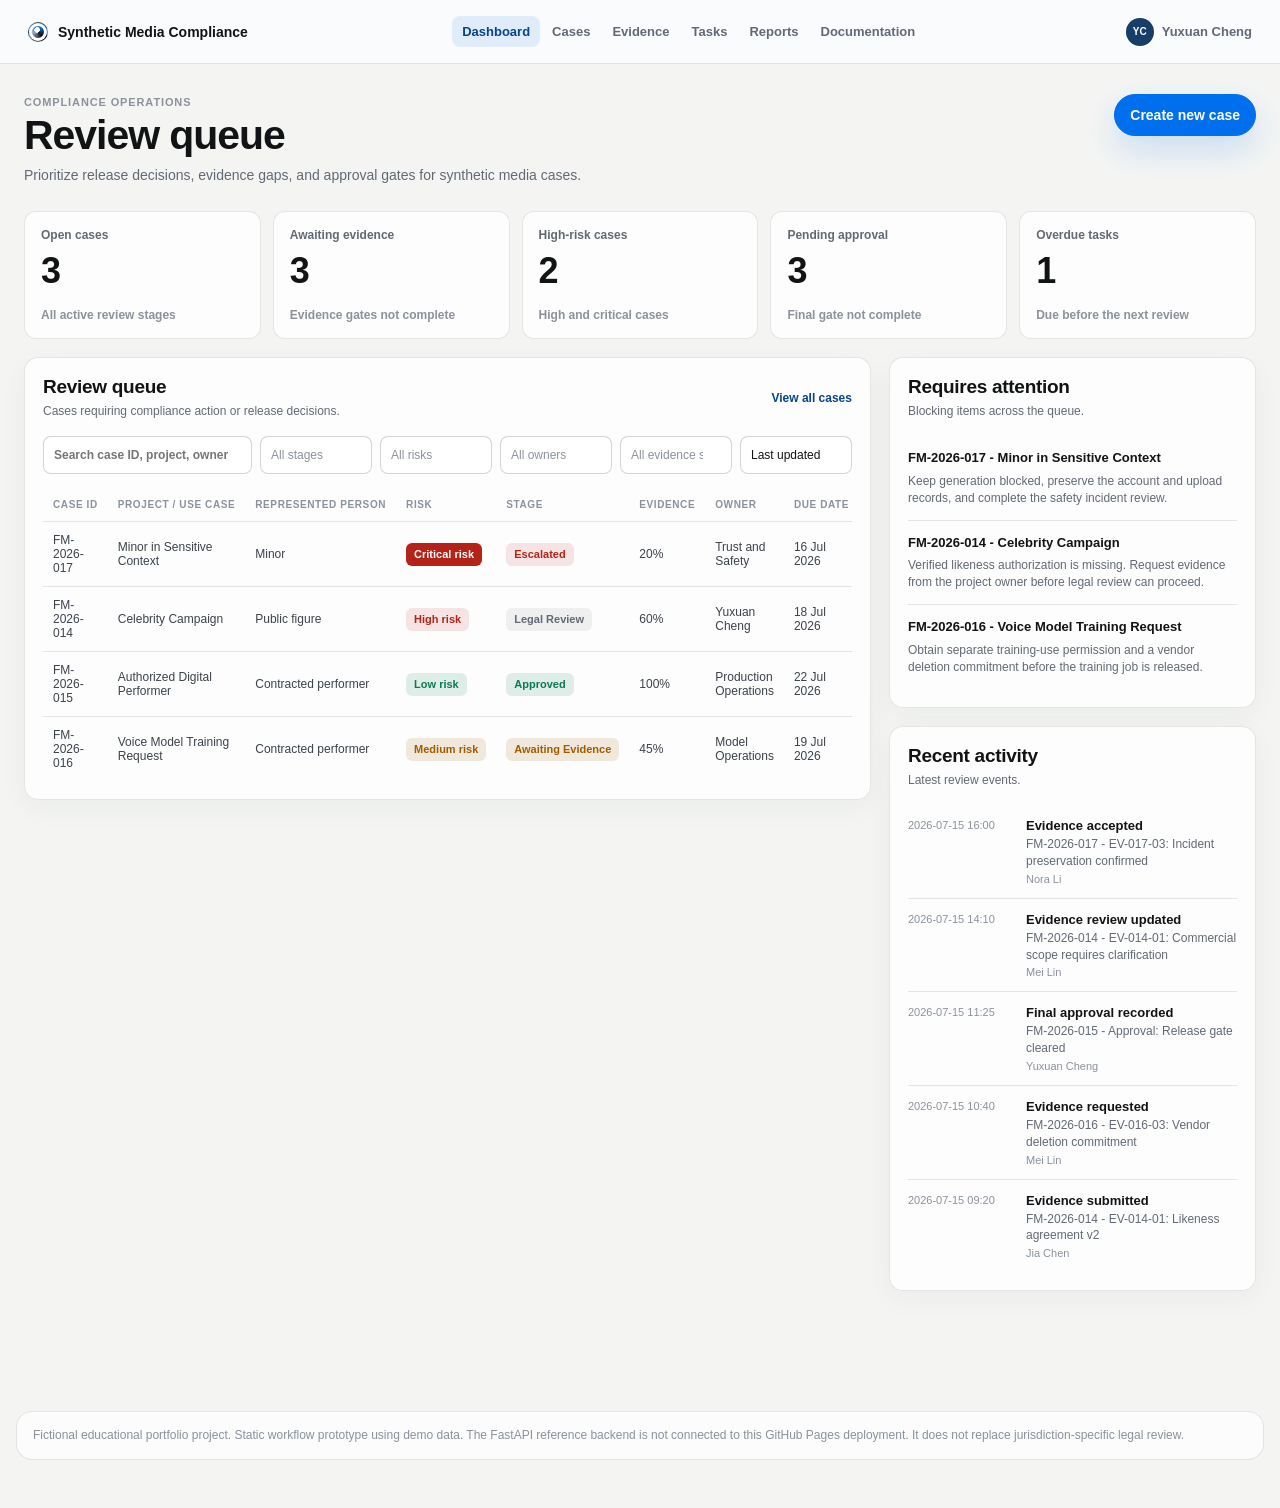
==== web/index.html @ 30bed688 "Transform frontend into compliance case management workspace" ====
<!doctype html>
<html lang="en">
  <head>
    <meta charset="utf-8" />
    <meta name="viewport" content="width=device-width, initial-scale=1" />
    <title>Synthetic Media Compliance Case Management</title>
    <meta name="description" content="Static workflow prototype for AI-generated actor and synthetic media compliance case management." />
    <link rel="stylesheet" href="./styles.css" />
  </head>
  <body class="app-body">
    <header class="app-topbar">
      <a class="app-brand" href="#/dashboard" aria-label="Synthetic Media Compliance home">
        <span class="brand-mark" aria-hidden="true"></span>
        <span>Synthetic Media Compliance</span>
      </a>
      <nav class="app-nav" aria-label="Primary navigation">
        <a href="#/dashboard" data-nav="dashboard">Dashboard</a>
        <a href="#/cases" data-nav="cases">Cases</a>
        <a href="#/evidence" data-nav="evidence">Evidence</a>
        <a href="#/tasks" data-nav="tasks">Tasks</a>
        <a href="#/reports" data-nav="reports">Reports</a>
        <a href="../README.md">Documentation</a>
      </nav>
      <div class="app-user"><span class="user-avatar">YC</span><span>Yuxuan Cheng</span></div>
    </header>

    <main class="app-main">
      <section class="app-view dashboard-view" id="dashboard-view" aria-labelledby="dashboard-title">
        <div class="page-heading">
          <div>
            <p class="eyebrow">Compliance operations</p>
            <h1 id="dashboard-title">Review queue</h1>
            <p>Prioritize release decisions, evidence gaps, and approval gates for synthetic media cases.</p>
          </div>
          <button class="button primary" type="button" id="create-case">Create new case</button>
        </div>

        <section class="metric-grid" aria-label="Case overview metrics">
          <article class="metric"><span>Open cases</span><strong id="metric-open-cases">4</strong><small>All active review stages</small></article>
          <article class="metric"><span>Awaiting evidence</span><strong id="metric-awaiting-evidence">2</strong><small>Evidence gates not complete</small></article>
          <article class="metric"><span>High-risk cases</span><strong id="metric-high-risk">2</strong><small>High and critical cases</small></article>
          <article class="metric"><span>Pending approval</span><strong id="metric-pending-approval">3</strong><small>Final gate not complete</small></article>
          <article class="metric"><span>Overdue tasks</span><strong id="metric-overdue-tasks">1</strong><small>Due before the next review</small></article>
        </section>

        <section class="dashboard-grid">
          <article class="work-surface queue-surface">
            <div class="surface-heading">
              <div><h2>Review queue</h2><p>Cases requiring compliance action or release decisions.</p></div>
              <button class="text-action" type="button" data-route="#/cases">View all cases</button>
            </div>
            <div class="queue-controls" aria-label="Review queue filters">
              <label class="search-field"><span class="sr-only">Search cases</span><input id="case-search" type="search" placeholder="Search case ID, project, owner" /></label>
              <select id="filter-stage" aria-label="Filter by stage"><option value="">All stages</option><option>Legal Review</option><option>Approved</option><option>Awaiting Evidence</option><option>Escalated</option></select>
              <select id="filter-risk" aria-label="Filter by risk"><option value="">All risks</option><option value="low">Low</option><option value="medium">Medium</option><option value="high">High</option><option value="critical">Critical</option></select>
              <select id="filter-owner" aria-label="Filter by owner"><option value="">All owners</option><option>Yuxuan Cheng</option><option>Production Operations</option><option>Model Operations</option><option>Trust and Safety</option></select>
              <select id="filter-evidence" aria-label="Filter by evidence status"><option value="">All evidence states</option><option value="ready">Evidence 100%</option><option value="gap">Evidence below 70%</option></select>
              <select id="sort-cases" aria-label="Sort cases"><option value="updated">Last updated</option><option value="due">Due date</option></select>
            </div>
            <div class="table-wrap queue-table-wrap">
              <table class="data-table review-queue-table">
                <thead><tr><th>Case ID</th><th>Project / use case</th><th>Represented person</th><th>Risk</th><th>Stage</th><th>Evidence</th><th>Owner</th><th>Due date</th><th>Last updated</th></tr></thead>
                <tbody id="review-queue-body"></tbody>
              </table>
            </div>
          </article>
          <aside class="dashboard-side">
            <article class="work-surface attention-surface">
              <div class="surface-heading"><div><h2>Requires attention</h2><p>Blocking items across the queue.</p></div></div>
              <ul class="attention-list" id="attention-list"></ul>
            </article>
            <article class="work-surface activity-surface">
              <div class="surface-heading"><div><h2>Recent activity</h2><p>Latest review events.</p></div></div>
              <ol class="activity-list compact" id="dashboard-activity"></ol>
            </article>
          </aside>
        </section>
      </section>

      <section class="app-view list-view" id="cases-view" hidden aria-labelledby="cases-title">
        <div class="page-heading"><div><p class="eyebrow">Case register</p><h1 id="cases-title">All cases</h1><p>Static demo data for reviewing different consent, training, and content-risk paths.</p></div><button class="button primary" type="button" id="create-case-secondary">Create new case</button></div>
        <div class="work-surface"><div class="table-wrap"><table class="data-table"><thead><tr><th>Case</th><th>Risk</th><th>Stage</th><th>Evidence</th><th>Owner</th><th>Due</th></tr></thead><tbody id="all-cases-body"></tbody></table></div></div>
      </section>

      <section class="app-view list-view" id="cross-evidence-view" hidden aria-labelledby="cross-evidence-title">
        <div class="page-heading"><div><p class="eyebrow">Evidence register</p><h1 id="cross-evidence-title">Evidence across cases</h1><p>Artifact status and reviewer ownership in the static workflow prototype.</p></div></div>
        <div class="work-surface"><div class="table-wrap"><table class="data-table"><thead><tr><th>Evidence</th><th>Case</th><th>Type</th><th>Status</th><th>Owner</th><th>Reviewer</th><th>Expiry</th></tr></thead><tbody id="cross-evidence-body"></tbody></table></div></div>
      </section>

      <section class="app-view list-view" id="cross-tasks-view" hidden aria-labelledby="cross-tasks-title">
        <div class="page-heading"><div><p class="eyebrow">Remediation</p><h1 id="cross-tasks-title">Open tasks</h1><p>Findings and remediation actions that are currently blocking or awaiting work.</p></div></div>
        <div class="work-surface"><div class="table-wrap"><table class="data-table"><thead><tr><th>Finding</th><th>Case</th><th>Severity</th><th>Owner</th><th>Due</th><th>Status</th></tr></thead><tbody id="cross-tasks-body"></tbody></table></div></div>
      </section>

      <section class="app-view list-view" id="reports-view" hidden aria-labelledby="reports-title">
        <div class="page-heading"><div><p class="eyebrow">Decision records</p><h1 id="reports-title">Reports</h1><p>Exportable review artifacts generated from each case intake and rule assessment.</p></div></div>
        <div class="work-surface"><div class="table-wrap"><table class="data-table"><thead><tr><th>Case</th><th>Decision</th><th>Risk level</th><th>Report status</th><th>Last updated</th><th></th></tr></thead><tbody id="reports-body"></tbody></table></div></div>
      </section>

      <section class="app-view case-view" id="case-view" hidden aria-labelledby="case-title">
        <div class="breadcrumb"><a href="#/dashboard">Dashboard</a><span>/</span><a href="#/cases">Cases</a><span>/</span><strong id="breadcrumb-case">FM-2026-014</strong></div>
        <header class="case-header">
          <div class="case-title-block"><span class="case-id" id="case-id">FM-2026-014</span><h1 id="case-title">Celebrity Campaign</h1><p id="case-description">Paid campaign concept using a celebrity likeness and voice for regional launch assets.</p><div class="case-statuses"><span class="status-badge" id="case-stage">Legal Review</span><span class="risk-badge" id="case-risk">High risk</span></div></div>
          <dl class="case-meta"><div><dt>Owner</dt><dd id="case-owner">Yuxuan Cheng</dd></div><div><dt>Privacy reviewer</dt><dd id="case-privacy-reviewer">Mei Lin</dd></div><div><dt>Legal reviewer</dt><dd id="case-legal-reviewer">Alex Wu</dd></div><div><dt>Due date</dt><dd id="case-due-date">18 Jul 2026</dd></div><div><dt>Last updated</dt><dd id="case-updated">15 Jul 2026</dd></div></dl>
          <div class="case-actions"><button class="button primary" type="button" id="run-assessment">Run assessment</button><button class="button secondary" type="button" id="request-evidence">Request evidence</button><button class="button secondary" type="button" id="assign-reviewer">Assign reviewer</button><button class="button secondary" type="button" id="export-case-report">Export report</button><button class="icon-button" type="button" id="more-actions" aria-label="More case actions">...</button></div>
        </header>

        <nav class="case-tabs" role="tablist" aria-label="Case detail sections">
          <button class="case-tab active" type="button" role="tab" id="tab-overview" data-case-tab="overview" aria-controls="panel-overview" aria-selected="true">Overview</button>
          <button class="case-tab" type="button" role="tab" id="tab-intake" data-case-tab="intake" aria-controls="panel-intake" aria-selected="false">Intake</button>
          <button class="case-tab" type="button" role="tab" id="tab-risks" data-case-tab="risks" aria-controls="panel-risks" aria-selected="false">Risks</button>
          <button class="case-tab" type="button" role="tab" id="tab-evidence" data-case-tab="evidence" aria-controls="panel-evidence" aria-selected="false">Evidence</button>
          <button class="case-tab" type="button" role="tab" id="tab-tasks" data-case-tab="tasks" aria-controls="panel-tasks" aria-selected="false">Tasks</button>
          <button class="case-tab" type="button" role="tab" id="tab-approvals" data-case-tab="approvals" aria-controls="panel-approvals" aria-selected="false">Approvals</button>
          <button class="case-tab" type="button" role="tab" id="tab-activity" data-case-tab="activity" aria-controls="panel-activity" aria-selected="false">Activity</button>
          <button class="case-tab" type="button" role="tab" id="tab-report" data-case-tab="report" aria-controls="panel-report" aria-selected="false">Report</button>
        </nav>

        <section class="case-tab-panel" id="panel-overview" role="tabpanel" aria-labelledby="tab-overview" data-case-panel="overview">
          <div class="overview-layout"><div class="overview-primary"><article class="work-surface decision-summary"><div class="section-label">Current decision</div><div class="decision-summary-row"><div><strong id="overview-decision">Manual review</strong><p id="overview-summary">The request requires legal review before generation or release.</p></div><span class="risk-badge" id="overview-risk">High risk</span></div></article><article class="work-surface"><div class="surface-heading"><div><h2>Key risk drivers</h2><p>Facts that currently determine the review route.</p></div></div><ul class="plain-list" id="overview-risk-drivers"></ul></article><article class="work-surface"><div class="surface-heading"><div><h2>Open findings</h2><p>Remediation items that affect release readiness.</p></div><button class="text-action" type="button" data-open-case-tab="tasks">View tasks</button></div><div id="overview-findings"></div></article><article class="work-surface next-action"><div class="section-label">Next required action</div><strong id="overview-next-action">Request verified likeness authorization.</strong><button class="button primary" type="button" data-open-case-tab="evidence">Review evidence</button></article></div><aside class="overview-aside"><article class="work-surface"><div class="section-label">Evidence readiness</div><strong class="readiness-value" id="overview-evidence-percent">60%</strong><p id="overview-evidence-copy">2 of 4 evidence items are accepted or under review.</p></article><article class="work-surface"><div class="section-label">Approval progress</div><strong class="approval-count" id="overview-approval-count">2 of 5 completed</strong><p id="overview-approval-copy">Current gate: Legal Review. Release blocked: Yes.</p></article><article class="work-surface"><div class="section-label">Case metadata</div><dl class="metadata-list" id="overview-metadata"></dl></article></aside></div>
        </section>

        <section class="case-tab-panel" id="panel-intake" role="tabpanel" aria-labelledby="tab-intake" data-case-panel="intake" hidden>
          <div class="tab-heading"><div><h2>Case intake</h2><p>Draft facts that support the assessment and create the evidence request list.</p></div><div class="tab-heading-meta"><span class="status-badge" id="intake-completion">Draft - 0% complete</span><span id="last-saved">Last saved: not yet saved</span></div></div>
          <div class="template-row"><span>New case template</span><button class="template-button preset" type="button" data-preset="unauthorizedCelebrityAd">Commercial celebrity</button><button class="template-button preset" type="button" data-preset="licensedPerformer">Authorized performer</button><button class="template-button preset" type="button" data-preset="fanParody">Fan parody</button><button class="template-button preset" type="button" data-preset="syntheticLow">Synthetic draft</button></div>
          <section id="review-system" class="intake-workspace">
            <article class="work-surface intake-panel">
              <div class="panel-heading"><span>Case submission</span><h3>Structured intake</h3><p>Required facts are grouped by project, person, authorization, disclosure, distribution, and supporting evidence.</p></div>
              <ol class="workflow-steps" aria-label="Review workflow steps"><li data-step-index="0" class="active"><span>1</span>Project</li><li data-step-index="1"><span>2</span>Person</li><li data-step-index="2"><span>3</span>Use</li><li data-step-index="3"><span>4</span>Authorization</li><li data-step-index="4"><span>5</span>Controls</li></ol>
              <form class="risk-form" id="risk-form">
                <div class="form-heading"><div><p class="micro-label">Current section</p><h3 id="step-title">Project information</h3><p id="step-copy">Identify who is requesting the review and whose identity is represented.</p></div><span class="live-dot" id="workflow-mode">Draft intake</span></div>
                <fieldset data-step="0"><legend>Project Information</legend><div class="field-grid"><div class="field"><label for="requester-type">Requester type</label><select id="requester-type" name="requesterType"><option value="">Select requester type</option><option value="creator">Individual creator</option><option value="brand">Brand or advertiser</option><option value="production">Production company</option><option value="performer">Performer licensing own replica</option></select></div><div class="field"><label for="subject-type">Person depicted</label><select id="subject-type" name="subjectType"><option value="">Select person depicted</option><option value="publicFigure">Celebrity or public figure</option><option value="ordinaryPerson">Ordinary third party</option><option value="self">Uploader themselves</option><option value="performer">Contracted performer</option><option value="politician">Political figure</option><option value="minor">Child or minor</option><option value="synthetic">Fully synthetic character</option></select></div></div></fieldset>
                <fieldset class="switch-grid" data-step="1"><legend>Represented Person and Source Media</legend><label class="switch"><input type="checkbox" name="mediaFace" /><span>Face or likeness</span></label><label class="switch"><input type="checkbox" name="mediaVoice" /><span>Voice sample</span></label><label class="switch"><input type="checkbox" name="mediaMotion" /><span>Body motion</span></label><label class="switch"><input type="checkbox" name="mediaPerformance" /><span>Prior performance clip</span></label></fieldset>
                <fieldset data-step="2"><legend>Intended Use and Distribution</legend><div class="field-grid"><div class="field"><label for="use-case">Use case</label><select id="use-case" name="useCase"><option value="">Select use case</option><option value="shortDrama">Short drama scene</option><option value="advertisement">Advertisement</option><option value="virtualInfluencer">Virtual influencer post</option><option value="fanContent">Fan content</option><option value="parody">Parody or satire</option><option value="politicalMessage">Political message</option></select></div><div class="field"><label for="monetization">Commercialization</label><select id="monetization" name="monetization"><option value="">Select commercialization</option><option value="paidAd">Paid ad or endorsement</option><option value="publicPost">Public post</option><option value="draft">Internal draft only</option><option value="resale">License or resale</option></select></div></div><div class="field"><label for="sensitive-context">Sensitive context</label><select id="sensitive-context" name="sensitiveContext"><option value="">Select sensitive context</option><option value="none">None</option><option value="sexual">Sexual</option><option value="political">Political</option><option value="medical">Medical</option><option value="financial">Financial</option><option value="defamatory">Defamatory</option></select></div><div class="switch-grid compact-grid"><label class="switch"><input type="checkbox" name="regionEu" /><span>European Union</span></label><label class="switch"><input type="checkbox" name="regionChina" /><span>China</span></label><label class="switch"><input type="checkbox" name="regionUs" /><span>United States</span></label><label class="switch"><input type="checkbox" name="regionGlobal" /><span>Global release</span></label></div></fieldset>
                <fieldset data-step="3"><legend>Authorization and Consent</legend><div class="field"><label for="consent-evidence">Authorization evidence</label><select id="consent-evidence" name="consentEvidence"><option value="">Select authorization evidence</option><option value="none">No authorization evidence</option><option value="selfAttestation">Uploader self-attestation</option><option value="uploadedContract">Uploaded contract</option><option value="verifiedPortal">Verified performer portal</option><option value="performerAgreement">Performer AI replica agreement</option></select></div><div class="switch-grid compact-grid"><label class="switch"><input type="checkbox" name="scopeCommercial" /><span>Commercial use covered</span></label><label class="switch"><input type="checkbox" name="scopeTraining" /><span>Training use covered</span></label><label class="switch"><input type="checkbox" name="scopeTerritory" /><span>Territory covered</span></label><label class="switch"><input type="checkbox" name="scopeDuration" /><span>Duration covered</span></label><label class="switch"><input type="checkbox" name="scopeSecondaryUse" /><span>Secondary use covered</span></label><label class="switch"><input type="checkbox" name="scopeRevocation" /><span>Revocation path exists</span></label><label class="switch"><input type="checkbox" name="scopeCompensation" /><span>Compensation terms exist</span></label></div></fieldset>
                <fieldset data-step="4"><legend>Disclosure, Provenance, and Training</legend><div class="switch-grid compact-grid"><label class="switch"><input type="checkbox" name="visibleLabel" /><span>Visible AI label planned</span></label><label class="switch"><input type="checkbox" name="machineLabel" /><span>Machine-readable metadata planned</span></label><label class="switch"><input type="checkbox" name="watermark" /><span>Persistent watermark or provenance planned</span></label><label class="switch"><input type="checkbox" name="trainingUse" /><span>Use source media for training or model improvement</span></label></div></fieldset>
                <div class="workflow-actions"><button class="button secondary" type="button" id="prev-step">Previous</button><div class="composer-prompt"><span>Review section</span><strong id="composer-step-label">Project</strong></div><button class="button secondary" type="button" id="save-draft">Save draft</button><button class="button primary" type="button" id="next-step">Next</button><button class="button primary generate-button" type="button" id="generate-report">Run assessment</button></div>
              </form>
            </article>
          </section>
        </section>

        <section class="case-tab-panel" id="panel-risks" role="tabpanel" aria-labelledby="tab-risks" data-case-panel="risks" hidden>
          <div class="tab-heading"><div><h2>Risk assessment</h2><p>Rule-based assessment output. A formal decision is created only after an assessment run.</p></div><div class="tab-heading-actions"><span class="status-badge" id="assessment-state">Assessment completed</span><button class="button primary" type="button" id="view-full-report">Re-run assessment</button><button class="button secondary" type="button" id="compare-assessment">Compare previous</button></div></div>
          <div class="risks-layout"><aside class="work-surface evaluation-panel" aria-labelledby="evaluation-title"><div class="panel-heading"><span>Current assessment</span><h3 id="evaluation-title">Decision summary</h3><p>Traceable rule-based evaluation. This is not an ML model.</p></div><section class="risk-summary-card"><div class="decision-row"><span>Decision</span><strong id="live-decision">Awaiting intake</strong></div><div class="risk-meter"><span id="live-score">-</span><div><strong id="live-risk-level">Not assessed</strong><p id="live-main-blocker">Complete the core case facts.</p></div></div><dl class="summary-metrics"><div><dt>Reviewer path</dt><dd id="live-reviewer-path">Complete intake fields</dd></div><div><dt>Evidence readiness</dt><dd id="evidence-readiness">0%</dd></div></dl></section><section class="summary-card priority-summary"><h4>Triggered rules</h4><ul class="triggered-rule-list" id="triggered-rule-list"></ul></section><section class="summary-card priority-summary"><h4>Missing evidence</h4><ul class="evidence-gap-list compact-evidence-list" id="live-missing-evidence-list"></ul></section></aside><div class="risk-detail-stack"><article class="work-surface"><div class="surface-heading"><div><h2>Rule trace</h2><p>Rules triggered by the current case facts.</p></div></div><div class="table-wrap"><table class="data-table"><thead><tr><th>Rule ID</th><th>Rule title</th><th>Severity</th><th>Score</th><th>Hard stop</th><th>Status</th></tr></thead><tbody id="rule-trace-body"></tbody></table></div></article><details class="work-surface disclosure-card" open><summary>Evidence gap checklist</summary><ul class="evidence-gap-list" id="evidence-gap-list"></ul></details><details class="work-surface disclosure-card"><summary>Step-level review results</summary><ul class="step-result-list" id="step-result-list"></ul></details><details class="work-surface disclosure-card"><summary>Risk register preview</summary><div class="table-wrap"><table class="risk-register-table"><thead><tr><th>Risk</th><th>Severity</th><th>Control</th></tr></thead><tbody id="risk-register-preview"></tbody></table></div></details><details class="work-surface disclosure-card"><summary>Regulatory context</summary><div class="regulatory-context" id="regulatory-context"></div></details></div></div>
        </section>

        <section class="case-tab-panel" id="panel-evidence" role="tabpanel" aria-labelledby="tab-evidence" data-case-panel="evidence" hidden><div class="tab-heading"><div><h2>Evidence review</h2><p>Evidence artifacts are linked to requirements and reviewed against the case release gate.</p></div><button class="button primary" type="button" id="request-evidence-tab">Request evidence</button></div><div class="work-surface"><div class="table-wrap"><table class="data-table"><thead><tr><th>Evidence</th><th>Linked requirement</th><th>Evidence type</th><th>Status</th><th>Owner</th><th>Reviewer</th><th>Collected</th><th>Expiry</th><th>Version</th><th></th></tr></thead><tbody id="case-evidence-body"></tbody></table></div></div></section>

        <section class="case-tab-panel" id="panel-tasks" role="tabpanel" aria-labelledby="tab-tasks" data-case-panel="tasks" hidden><div class="tab-heading"><div><h2>Findings and tasks</h2><p>Open findings and remediation actions are separate from the risk score and can block release.</p></div><button class="button primary" type="button" id="create-task">Create task</button></div><div class="work-surface"><div class="table-wrap"><table class="data-table"><thead><tr><th>Finding</th><th>Linked risk / rule</th><th>Severity</th><th>Blocking release</th><th>Owner</th><th>Due date</th><th>Status</th><th>Recommended action</th><th></th></tr></thead><tbody id="case-tasks-body"></tbody></table></div></div></section>

        <section class="case-tab-panel" id="panel-approvals" role="tabpanel" aria-labelledby="tab-approvals" data-case-panel="approvals" hidden><div class="tab-heading"><div><h2>Approvals</h2><p>Role-based workflow prototype. The static demo does not provide identity verification.</p></div><span class="status-badge" id="approval-summary">2 of 5 completed</span></div><div class="approval-layout"><div class="work-surface approval-progress"><strong id="approval-progress-copy">Current gate: Legal Review. Release blocked: Yes.</strong></div><div class="work-surface"><div class="table-wrap"><table class="data-table"><thead><tr><th>Review step</th><th>Reviewer</th><th>Status</th><th>Conditions</th><th>Date</th><th>Notes</th><th></th></tr></thead><tbody id="approvals-body"></tbody></table></div></div></div></section>

        <section class="case-tab-panel" id="panel-activity" role="tabpanel" aria-labelledby="tab-activity" data-case-panel="activity" hidden><div class="tab-heading"><div><h2>Activity log</h2><p>Audit-style history for case, assessment, evidence, task, approval, report, and system events.</p></div><select id="activity-filter" aria-label="Filter activity"><option value="">All activity</option><option>Assessment</option><option>Evidence</option><option>Task</option><option>Approval</option><option>Report</option><option>System</option></select></div><article class="work-surface"><ol class="activity-list" id="case-activity-list"></ol></article></section>

        <section class="case-tab-panel" id="panel-report" role="tabpanel" aria-labelledby="tab-report" data-case-panel="report" hidden>
          <div class="tab-heading"><div><h2>Compliance report</h2><p>Case summary, decision record, and exportable review artifact.</p></div><div class="tab-heading-actions"><span class="status-badge" id="report-version">Report v1</span><button class="button secondary" type="button" id="copy-report">Copy report</button><button class="button secondary" type="button" id="print-report">Print / Save PDF</button></div></div>
          <section id="full-report" class="full-report-section" aria-label="Generated compliance report"><div class="report-shell"><article class="work-surface report-panel"><div class="panel-heading"><span>Generated report</span><h3 id="report-title">AI Actor Review Report</h3><p id="report-state-copy">Generated from the current case intake and assessment.</p></div><article class="result-panel memo-panel report-view" id="report-view" aria-live="polite"><section class="report-cover"><div><span class="micro-label">Synthetic media compliance memo</span><h2>AI Actor Review Report</h2><p>Structured output generated from the case intake and rule-based risk assessment.</p></div><dl><div><dt>Prepared for</dt><dd>Product compliance review</dd></div><div><dt>Case ID</dt><dd id="report-case-id">FM-2026-014</dd></div><div><dt>Status</dt><dd id="memo-status">Draft</dd></div></dl></section><div class="result-header"><span class="micro-label">Executive decision</span><span class="risk-pill" id="decision-pill">Intake incomplete</span></div><section class="report-module executive-snapshot"><div class="module-heading"><span>1</span><h3>Executive decision</h3></div><div class="snapshot-grid"><div class="snapshot-card primary"><span>Decision</span><strong id="result-title">Scenario intake incomplete</strong></div><div class="snapshot-card score-card"><span>Risk score</span><strong id="score-value">-</strong></div><div class="snapshot-card"><span>Risk level</span><strong id="risk-level-text">Not assessed</strong></div><div class="snapshot-card"><span>Reviewer path</span><strong id="reviewer-path">Complete intake fields</strong></div></div><p id="result-copy">The memo will update as intake facts are selected.</p></section><section class="report-module"><div class="module-heading"><span>2</span><h3>Scenario classification</h3></div><dl class="profile-grid" id="scenario-profile"></dl></section><section class="report-module"><div class="module-heading"><span>3</span><h3>Risk drivers</h3></div><ul class="finding-list" id="risk-driver-list"></ul></section><section class="report-module"><div class="module-heading"><span>4</span><h3>Missing evidence</h3></div><ul class="finding-list evidence-findings" id="missing-evidence-list"></ul></section><section class="report-module"><div class="module-heading"><span>5</span><h3>Control recommendations</h3></div><div class="control-recommendation-grid"><div><h4>Consent controls</h4><ul id="consent-control-list"></ul></div><div><h4>Labeling controls</h4><ul id="label-control-list"></ul></div><div><h4>Release controls</h4><ul id="release-control-list"></ul></div><div><h4>Incident controls</h4><ul id="incident-control-list"></ul></div></div></section><section class="report-module"><div class="module-heading"><span>6</span><h3>Jurisdiction notes</h3></div><div class="jurisdiction-matrix" id="jurisdiction-matrix"></div></section><section class="report-module"><div class="module-heading"><span>7</span><h3>Reviewer next steps</h3></div><div class="evidence-grid"><div><h4>Evidence artifacts</h4><ul id="evidence-list"></ul></div><div><h4>Next steps</h4><ul id="next-step-list"></ul></div></div></section><section class="report-module framework-module"><div class="module-heading"><span>8</span><h3>Framework mapping</h3></div><ul id="framework-list"></ul></section><div class="next-actions"><button class="button secondary" type="button" id="edit-intake">Return to intake</button><a href="../docs/09_final_compliance_assessment_report.md">Read final report</a><a href="../scripts/risk_scoring_demo.py">View Python rules</a></div></article></article></div></section>
        </section>
      </section>
    </main>

    <div class="modal-backdrop" id="modal-backdrop" hidden></div>
    <aside class="detail-drawer" id="evidence-drawer" role="dialog" aria-modal="true" aria-labelledby="drawer-title" tabindex="-1" hidden><div class="drawer-header"><div><span class="eyebrow">Evidence detail</span><h2 id="drawer-title">Evidence item</h2></div><button class="icon-button" type="button" id="close-drawer" aria-label="Close evidence detail">x</button></div><dl class="drawer-metadata" id="drawer-metadata"></dl><div class="drawer-actions"><button class="button secondary" type="button" data-evidence-action="requested">Request evidence</button><button class="button secondary" type="button" data-evidence-action="submitted">Mark submitted</button><button class="button primary" type="button" data-evidence-action="accepted">Accept</button><button class="button danger" type="button" data-evidence-action="rejected">Reject</button></div></aside>
    <div class="toast" id="toast" role="status" aria-live="polite" hidden></div>
    <footer class="site-footer"><p>Fictional educational portfolio project. Static workflow prototype using demo data. The FastAPI reference backend is not connected to this GitHub Pages deployment. It does not replace jurisdiction-specific legal review.</p></footer>
    <script src="./data/demo-data.js"></script>
    <script src="./app.js"></script>
  </body>
</html>
---- web/styles.css ----
:root {
  color-scheme: light;
  --ink: #111315;
  --muted: #626974;
  --subtle: #8b929c;
  --canvas: #f4f5f3;
  --surface: #ffffff;
  --surface-soft: #f8f9fa;
  --surface-tint: #eef4fb;
  --line: rgba(17, 19, 21, 0.1);
  --line-strong: rgba(17, 19, 21, 0.18);
  --accent: #006fed;
  --accent-ink: #06448c;
  --accent-soft: rgba(0, 111, 237, 0.1);
  --green: #0b7a50;
  --green-soft: rgba(11, 122, 80, 0.12);
  --amber: #a15c00;
  --amber-soft: rgba(161, 92, 0, 0.13);
  --red: #b42318;
  --red-soft: rgba(180, 35, 24, 0.11);
  --shadow: 0 20px 58px rgba(28, 38, 50, 0.09);
  --shadow-strong: 0 34px 90px rgba(28, 38, 50, 0.14);
  --radius: 16px;
  --radius-sm: 10px;
  --max: 1480px;
}

* {
  box-sizing: border-box;
}

html {
  overflow-x: hidden;
  scroll-behavior: smooth;
}

body {
  overflow-x: hidden;
  margin: 0;
  min-width: 320px;
  background:
    radial-gradient(circle at 16% 2%, rgba(0, 111, 237, 0.08), transparent 28rem),
    radial-gradient(circle at 82% 12%, rgba(11, 122, 80, 0.055), transparent 26rem),
    linear-gradient(180deg, #fbfbfa 0%, var(--canvas) 48%, #ffffff 100%);
  color: var(--ink);
  font-family: ui-sans-serif, -apple-system, BlinkMacSystemFont, "SF Pro Display", "Segoe UI", sans-serif;
  letter-spacing: 0;
}

a {
  color: inherit;
  text-decoration: none;
}

button,
select,
input {
  font: inherit;
}

button {
  cursor: pointer;
}

button:disabled {
  cursor: not-allowed;
  opacity: 0.48;
}

[hidden] {
  display: none !important;
}

h1,
h2,
h3,
h4,
p {
  margin-top: 0;
}

p {
  color: var(--muted);
  line-height: 1.55;
}

.topbar {
  position: sticky;
  top: 0;
  z-index: 40;
  display: flex;
  align-items: center;
  justify-content: space-between;
  gap: 18px;
  width: min(calc(100% - 32px), var(--max));
  min-height: 70px;
  margin: 0 auto;
  padding: 12px 0;
  background: rgba(251, 251, 250, 0.76);
  backdrop-filter: blur(18px);
}

.brand,
.topnav,
.hero-actions,
.workflow-actions,
.next-actions {
  display: flex;
  align-items: center;
}

.brand {
  gap: 10px;
  color: var(--ink);
  font-weight: 800;
}

.brand-mark {
  width: 20px;
  height: 20px;
  border: 1px solid rgba(17, 19, 21, 0.16);
  border-radius: 50%;
  background:
    radial-gradient(circle at 45% 38%, #ffffff 0 18%, transparent 19%),
    conic-gradient(from 140deg, #111315, #9aa6b6, var(--accent), #111315);
  box-shadow: inset 0 0 0 3px #fff;
}

.topnav {
  gap: 6px;
  padding: 5px;
  border: 1px solid var(--line);
  border-radius: 999px;
  background: rgba(255, 255, 255, 0.68);
  box-shadow: 0 10px 32px rgba(28, 38, 50, 0.06);
}

.topnav a {
  padding: 8px 11px;
  border-radius: 999px;
  color: var(--muted);
  font-size: 13px;
  font-weight: 720;
  white-space: nowrap;
}

.topnav a:hover,
.topnav a:focus-visible {
  background: var(--surface);
  color: var(--ink);
}

.micro-label,
.panel-heading span,
.snapshot-card span,
.jurisdiction-card span,
dt {
  color: var(--subtle);
  font-size: 11px;
  font-weight: 820;
  letter-spacing: 0.08em;
  text-transform: uppercase;
}

.hero-section {
  display: grid;
  grid-template-columns: minmax(0, 1fr) minmax(380px, 0.72fr);
  gap: 42px;
  align-items: center;
  width: min(calc(100% - 32px), var(--max));
  min-height: calc(100dvh - 86px);
  margin: 0 auto;
  padding: 54px 0 44px;
}

.hero-copy {
  animation: revealUp 520ms ease both;
}

.hero-copy h1 {
  max-width: 860px;
  margin: 10px 0 18px;
  font-size: clamp(44px, 5.4vw, 82px);
  line-height: 0.96;
  font-weight: 780;
  letter-spacing: 0;
}

.hero-lede {
  max-width: 650px;
  margin-bottom: 26px;
  color: var(--muted);
  font-size: clamp(18px, 2vw, 22px);
  line-height: 1.4;
}

.hero-actions {
  gap: 10px;
  flex-wrap: wrap;
}

.button,
.next-actions a {
  display: inline-flex;
  align-items: center;
  justify-content: center;
  min-height: 42px;
  padding: 0 15px;
  border: 1px solid var(--line-strong);
  border-radius: 999px;
  font-size: 14px;
  font-weight: 760;
  white-space: nowrap;
  transition: transform 160ms ease, background 160ms ease, border-color 160ms ease, box-shadow 160ms ease;
}

.button.primary {
  border-color: var(--accent);
  background: var(--accent);
  color: #fff;
  box-shadow: 0 14px 34px rgba(0, 111, 237, 0.18);
}

.button.secondary,
.next-actions a {
  background: var(--surface);
  color: var(--ink);
}

.button:hover,
.next-actions a:hover {
  transform: translateY(-1px);
}

.button:active,
.scenario-card:active {
  transform: translateY(1px);
}

.hero-console {
  display: grid;
  gap: 14px;
  min-height: 520px;
  padding: 20px;
  border: 1px solid var(--line);
  border-radius: 26px;
  background:
    linear-gradient(180deg, rgba(255, 255, 255, 0.9), rgba(246, 249, 252, 0.78)),
    var(--surface);
  box-shadow: var(--shadow-strong);
  animation: revealUp 620ms 80ms ease both;
}

.console-topline,
.console-decision,
.console-grid div,
.console-flow {
  border: 1px solid var(--line);
  border-radius: var(--radius);
  background: rgba(255, 255, 255, 0.82);
}

.console-topline {
  display: flex;
  justify-content: space-between;
  gap: 12px;
  padding: 13px;
  color: var(--muted);
  font-size: 13px;
}

.console-topline strong,
.console-grid strong {
  color: var(--ink);
}

.console-decision {
  min-height: 180px;
  padding: 22px;
  background:
    radial-gradient(circle at 88% 16%, var(--red-soft), transparent 90px),
    linear-gradient(180deg, #fff, #fafafa);
}

.console-decision span,
.console-grid span {
  display: block;
  margin-bottom: 10px;
  color: var(--subtle);
  font-size: 12px;
  font-weight: 800;
  text-transform: uppercase;
}

.console-decision strong {
  display: block;
  max-width: 360px;
  color: var(--red);
  font-size: clamp(32px, 4vw, 52px);
  line-height: 0.98;
}

.console-grid {
  display: grid;
  grid-template-columns: repeat(2, minmax(0, 1fr));
  gap: 10px;
}

.console-grid div {
  min-height: 96px;
  padding: 14px;
}

.console-flow {
  display: grid;
  grid-template-columns: repeat(5, minmax(0, 1fr));
  gap: 1px;
  overflow: hidden;
  margin-top: auto;
  background: var(--line);
}

.console-flow span {
  display: grid;
  place-items: center;
  min-height: 56px;
  background: rgba(255, 255, 255, 0.84);
  color: var(--muted);
  font-size: 12px;
  font-weight: 780;
}

.scenario-section,
.review-system,
.site-footer {
  width: min(calc(100% - 32px), var(--max));
  margin: 0 auto;
}

.scenario-section {
  padding: 26px 0 72px;
}

.section-heading {
  display: grid;
  gap: 8px;
  max-width: 760px;
  margin-bottom: 20px;
}

.section-heading h2,
.system-header h2 {
  margin: 0;
  font-size: clamp(30px, 4vw, 50px);
  line-height: 1.02;
}

.section-heading p {
  max-width: 68ch;
  margin: 0;
}

.scenario-grid {
  display: grid;
  grid-template-columns: repeat(4, minmax(0, 1fr));
  gap: 12px;
}

.scenario-card {
  display: grid;
  align-content: start;
  gap: 10px;
  min-height: 220px;
  padding: 16px;
  border: 1px solid var(--line);
  border-radius: var(--radius);
  background: var(--surface);
  color: var(--ink);
  text-align: left;
  box-shadow: 0 16px 44px rgba(28, 38, 50, 0.06);
  transition: transform 180ms ease, border-color 180ms ease, box-shadow 180ms ease, background 180ms ease;
}

.scenario-card:hover,
.scenario-card:focus-visible {
  border-color: rgba(0, 111, 237, 0.24);
  background: #fff;
  box-shadow: var(--shadow);
  transform: translateY(-3px);
  outline: none;
}

.scenario-card.selected {
  border-color: rgba(0, 111, 237, 0.42);
  background:
    radial-gradient(circle at 100% 0%, rgba(0, 111, 237, 0.11), transparent 120px),
    #fff;
  box-shadow: 0 18px 46px rgba(0, 111, 237, 0.12);
}

.scenario-card strong {
  display: block;
  font-size: 17px;
  line-height: 1.14;
}

.scenario-card p {
  margin: 0;
  font-size: 13px;
}

.scenario-card dl {
  display: grid;
  gap: 1px;
  overflow: hidden;
  margin: auto 0 0;
  max-height: 0;
  border: 1px solid var(--line);
  border-radius: var(--radius-sm);
  background: var(--line);
  opacity: 0;
  transition: max-height 180ms ease, opacity 180ms ease;
}

.scenario-card:hover dl,
.scenario-card:focus-visible dl,
.scenario-card.selected dl {
  max-height: 82px;
  opacity: 1;
}

.scenario-card dl div {
  display: grid;
  gap: 4px;
  padding: 10px;
  background: var(--surface-soft);
}

dd {
  margin: 0;
  color: var(--ink);
  font-size: 13px;
  font-weight: 700;
  line-height: 1.35;
}

.scenario-decision {
  width: max-content;
  padding: 7px 9px;
  border-radius: 999px;
  font-size: 12px;
  font-weight: 820;
}

.scenario-decision.reject {
  background: var(--red-soft);
  color: var(--red);
}

.scenario-decision.approve {
  background: var(--green-soft);
  color: var(--green);
}

.scenario-decision.escalate,
.scenario-decision.conditional {
  background: var(--amber-soft);
  color: var(--amber);
}

.review-system {
  padding: 28px 0 80px;
  scroll-margin-top: 84px;
}

.system-header {
  display: flex;
  align-items: end;
  justify-content: space-between;
  gap: 20px;
  margin-bottom: 18px;
}

.workflow-mode-pill,
.live-dot,
.risk-pill {
  display: inline-flex;
  align-items: center;
  justify-content: center;
  min-height: 30px;
  padding: 6px 10px;
  border: 1px solid var(--line);
  border-radius: 999px;
  background: var(--surface);
  color: var(--muted);
  font-size: 12px;
  font-weight: 760;
  white-space: nowrap;
}

.mobile-workspace-tabs {
  display: none;
}

.workspace-layout {
  display: grid;
  grid-template-columns: minmax(0, 1.7fr) minmax(320px, 0.9fr);
  gap: 18px;
  align-items: start;
}

.panel {
  min-width: 0;
  border: 1px solid var(--line);
  border-radius: 22px;
  background: rgba(255, 255, 255, 0.72);
  box-shadow: var(--shadow);
}

.intake-panel,
.evaluation-panel,
.report-panel {
  display: grid;
  gap: 14px;
  padding: 16px;
}

.evaluation-panel {
  position: sticky;
  top: 86px;
  max-height: calc(100dvh - 112px);
  overflow: auto;
  overscroll-behavior: contain;
}

.report-panel {
  padding: 18px;
}

.panel-heading {
  display: grid;
  gap: 6px;
}

.panel-heading h3 {
  margin: 0;
  font-size: 21px;
  line-height: 1.15;
}

.panel-heading p {
  margin: 0;
  font-size: 13px;
}

.workflow-steps {
  display: grid;
  grid-template-columns: repeat(5, minmax(0, 1fr));
  gap: 7px;
  margin: 0;
  padding: 0;
  list-style: none;
}

.workflow-steps li {
  display: grid;
  gap: 4px;
  min-width: 0;
  min-height: 58px;
  padding: 9px;
  border: 1px solid var(--line);
  border-radius: var(--radius-sm);
  background: var(--surface);
  color: var(--muted);
  font-size: 12px;
  font-weight: 760;
}

.workflow-steps span {
  display: grid;
  place-items: center;
  width: 22px;
  height: 22px;
  border-radius: 50%;
  background: rgba(17, 19, 21, 0.06);
  color: var(--muted);
  font-size: 10px;
  font-weight: 840;
}

.workflow-steps li.active {
  border-color: rgba(0, 111, 237, 0.26);
  background: var(--accent-soft);
  color: var(--accent-ink);
}

.workflow-steps li.complete span,
.workflow-steps li.active span {
  background: var(--accent);
  color: #fff;
}

.risk-form,
fieldset {
  display: grid;
  gap: 14px;
}

.form-heading {
  display: flex;
  align-items: flex-start;
  justify-content: space-between;
  gap: 14px;
  padding: 14px;
  border: 1px solid var(--line);
  border-radius: var(--radius);
  background:
    radial-gradient(circle at 96% 0%, rgba(0, 111, 237, 0.08), transparent 100px),
    var(--surface);
}

.form-heading h3 {
  margin: 3px 0 6px;
  font-size: 20px;
}

.form-heading p {
  margin: 0;
  font-size: 13px;
}

fieldset {
  min-width: 0;
  margin: 0;
  padding: 14px;
  border: 1px solid var(--line);
  border-radius: var(--radius);
  background: var(--surface);
  animation: stepIn 190ms ease both;
}

legend {
  padding: 0;
  font-size: 15px;
  font-weight: 800;
}

.field-grid,
.switch-grid {
  display: grid;
  grid-template-columns: repeat(2, minmax(0, 1fr));
  gap: 10px;
}

.compact-grid {
  margin-top: 2px;
}

.field {
  display: grid;
  gap: 7px;
  min-width: 0;
}

label,
.switch span {
  color: var(--ink);
  font-size: 13px;
  font-weight: 720;
}

select {
  width: 100%;
  min-height: 44px;
  padding: 0 38px 0 12px;
  border: 1px solid var(--line-strong);
  border-radius: var(--radius-sm);
  background:
    linear-gradient(45deg, transparent 50%, var(--muted) 50%) calc(100% - 18px) 50% / 7px 7px no-repeat,
    linear-gradient(135deg, var(--muted) 50%, transparent 50%) calc(100% - 13px) 50% / 7px 7px no-repeat,
    var(--surface-soft);
  color: var(--ink);
  appearance: none;
}

select:has(option[value=""]:checked) {
  color: var(--subtle);
}

.switch {
  display: flex;
  align-items: center;
  gap: 10px;
  min-height: 48px;
  padding: 11px;
  border: 1px solid var(--line);
  border-radius: var(--radius-sm);
  background: var(--surface-soft);
  transition: border-color 160ms ease, background 160ms ease, transform 160ms ease;
}

.switch:hover {
  border-color: var(--line-strong);
  background: #fff;
}

.switch input {
  width: 18px;
  height: 18px;
  accent-color: var(--accent);
}

select:focus-visible,
button:focus-visible,
a:focus-visible,
.switch:focus-within {
  outline: 3px solid rgba(0, 111, 237, 0.22);
  outline-offset: 2px;
}

.workflow-actions {
  display: grid;
  grid-template-columns: auto minmax(0, 1fr) auto auto;
  gap: 9px;
  align-items: center;
  padding: 10px;
  border: 1px solid var(--line-strong);
  border-radius: 18px;
  background: rgba(255, 255, 255, 0.82);
}

.composer-prompt {
  display: grid;
  gap: 2px;
  min-width: 0;
  color: var(--muted);
  font-size: 12px;
}

.composer-prompt strong {
  overflow: hidden;
  color: var(--ink);
  font-size: 14px;
  text-overflow: ellipsis;
  white-space: nowrap;
}

.risk-summary-card,
.summary-card,
.report-cover,
.result-header,
.report-module,
.next-actions {
  border: 1px solid var(--line);
  border-radius: var(--radius);
  background: var(--surface);
}

.risk-summary-card {
  display: grid;
  gap: 14px;
  padding: 16px;
  background:
    radial-gradient(circle at 88% 8%, rgba(0, 111, 237, 0.12), transparent 84px),
    var(--surface);
}

.decision-row {
  display: flex;
  align-items: center;
  justify-content: space-between;
  gap: 12px;
}

.decision-row span {
  color: var(--subtle);
  font-size: 12px;
  font-weight: 820;
  text-transform: uppercase;
}

.decision-row strong {
  padding: 7px 10px;
  border-radius: 999px;
  background: rgba(17, 19, 21, 0.06);
  color: var(--muted);
  font-size: 12px;
}

.risk-summary-card[data-decision="reject"] .decision-row strong {
  background: var(--red);
  color: #fff;
}

.risk-summary-card[data-decision="approve"] .decision-row strong {
  background: var(--green-soft);
  color: var(--green);
}

.risk-summary-card[data-decision="conditional"] .decision-row strong,
.risk-summary-card[data-decision="escalate"] .decision-row strong {
  background: var(--amber-soft);
  color: var(--amber);
}

.risk-meter {
  display: grid;
  grid-template-columns: 92px minmax(0, 1fr);
  gap: 14px;
  align-items: center;
}

.risk-meter > span {
  display: grid;
  place-items: center;
  width: 92px;
  height: 92px;
  border: 1px solid var(--line);
  border-radius: 50%;
  background: var(--surface-soft);
  color: var(--accent);
  font-size: 36px;
  font-weight: 840;
}

.risk-meter strong {
  display: block;
  margin-bottom: 6px;
  font-size: 22px;
}

.risk-meter p {
  margin: 0;
  font-size: 13px;
}

.summary-metrics,
.profile-grid,
.report-cover dl {
  display: grid;
  gap: 1px;
  overflow: hidden;
  margin: 0;
  border: 1px solid var(--line);
  border-radius: var(--radius-sm);
  background: var(--line);
}

.summary-metrics div,
.profile-grid div,
.report-cover dl div {
  display: grid;
  gap: 4px;
  padding: 11px;
  background: var(--surface-soft);
}

.summary-card {
  display: grid;
  gap: 12px;
  padding: 14px;
}

.summary-card h4 {
  margin: 0;
  font-size: 15px;
}

.priority-summary {
  gap: 10px;
}

.disclosure-card {
  padding: 0;
  overflow: hidden;
}

.disclosure-card summary {
  display: flex;
  align-items: center;
  justify-content: space-between;
  gap: 12px;
  padding: 14px;
  color: var(--ink);
  font-size: 14px;
  font-weight: 800;
  list-style: none;
}

.disclosure-card summary::-webkit-details-marker {
  display: none;
}

.disclosure-card summary::after {
  content: "+";
  display: grid;
  place-items: center;
  width: 24px;
  height: 24px;
  border: 1px solid var(--line);
  border-radius: 50%;
  color: var(--muted);
  font-size: 16px;
}

.disclosure-card[open] summary::after {
  content: "−";
}

.disclosure-card > :not(summary) {
  margin: 0 14px 14px;
}

.evaluation-actions {
  display: grid;
}

.step-result-list,
.evidence-gap-list,
.triggered-rule-list,
.finding-list,
.control-recommendation-grid ul,
.jurisdiction-card ul,
.evidence-grid ul,
.framework-module ul,
.regulatory-context {
  display: grid;
  gap: 8px;
  margin: 0;
  padding: 0;
  list-style: none;
}

.step-result-list li,
.evidence-gap-list li,
.triggered-rule-list li,
.finding-list li,
.control-recommendation-grid li,
.jurisdiction-card li,
.evidence-grid li,
.framework-module li,
.regulatory-context article {
  position: relative;
  padding: 9px 10px 9px 28px;
  border: 1px solid var(--line);
  border-radius: var(--radius-sm);
  background: var(--surface-soft);
  color: var(--muted);
  font-size: 13px;
  line-height: 1.42;
}

.step-result-list li::before,
.evidence-gap-list li::before,
.triggered-rule-list li::before,
.control-recommendation-grid li::before,
.jurisdiction-card li::before,
.evidence-grid li::before,
.framework-module li::before {
  content: "";
  position: absolute;
  left: 11px;
  top: 16px;
  width: 7px;
  height: 7px;
  border-radius: 50%;
  background: rgba(17, 19, 21, 0.28);
}

.step-result-list li.pass::before,
.evidence-gap-list li.pass::before {
  background: var(--green);
}

.step-result-list li.warn::before,
.evidence-gap-list li.warn::before {
  background: var(--amber);
}

.step-result-list li.fail::before,
.evidence-gap-list li.fail::before {
  background: var(--red);
}

.triggered-rule-list li::before {
  background: var(--accent);
}

.table-wrap {
  overflow-x: auto;
}

.risk-register-table {
  width: 100%;
  border-collapse: collapse;
  font-size: 12px;
}

.risk-register-table th,
.risk-register-table td {
  padding: 9px 8px;
  border-bottom: 1px solid var(--line);
  text-align: left;
  vertical-align: top;
}

.risk-register-table th {
  color: var(--subtle);
  font-size: 11px;
  text-transform: uppercase;
}

.risk-register-table tr.active td {
  background: var(--accent-soft);
}

.regulatory-context article {
  padding-left: 10px;
}

.regulatory-context strong {
  display: block;
  margin-bottom: 4px;
  color: var(--ink);
  font-size: 13px;
}

.regulatory-context p {
  margin: 0;
  font-size: 12px;
}

.report-view {
  display: grid;
  gap: 12px;
}

.full-report-section {
  display: none;
  width: min(calc(100% - 32px), var(--max));
  margin: 0 auto;
  padding: 0 0 84px;
  scroll-margin-top: 86px;
}

.report-generated .full-report-section {
  display: block;
}

.report-shell {
  width: min(100%, 1040px);
  margin: 0 auto;
}

.report-cover {
  display: grid;
  grid-template-columns: minmax(0, 1fr) minmax(180px, 0.42fr);
  gap: 14px;
  padding: 16px;
  background:
    radial-gradient(circle at 92% 0%, rgba(0, 111, 237, 0.1), transparent 130px),
    var(--surface);
}

.report-cover h2 {
  margin: 4px 0 8px;
  font-size: clamp(26px, 3vw, 40px);
  line-height: 1;
}

.report-cover p {
  margin: 0;
  font-size: 13px;
}

.result-header {
  display: flex;
  align-items: center;
  justify-content: space-between;
  gap: 12px;
  padding: 12px;
}

.risk-pill {
  border-color: transparent;
  text-transform: capitalize;
}

.risk-pill.intake {
  background: rgba(17, 19, 21, 0.06);
  color: var(--muted);
}

.risk-pill.reject {
  background: var(--red);
  color: #fff;
}

.risk-pill.escalate {
  background: #c2410c;
  color: #fff;
}

.risk-pill.conditional {
  background: var(--amber-soft);
  color: var(--amber);
}

.risk-pill.approve {
  background: var(--green-soft);
  color: var(--green);
}

.report-module {
  display: grid;
  gap: 13px;
  padding: 14px;
}

.module-heading {
  display: flex;
  align-items: center;
  gap: 9px;
}

.module-heading span {
  display: grid;
  place-items: center;
  width: 25px;
  height: 25px;
  flex: 0 0 25px;
  border-radius: 50%;
  background: rgba(17, 19, 21, 0.06);
  color: var(--muted);
  font-size: 11px;
  font-weight: 840;
}

.module-heading h3 {
  margin: 0;
  font-size: 17px;
}

.snapshot-grid,
.control-recommendation-grid,
.evidence-grid,
.jurisdiction-matrix,
.profile-grid {
  display: grid;
  grid-template-columns: repeat(2, minmax(0, 1fr));
  gap: 9px;
}

.snapshot-card,
.control-recommendation-grid > div,
.evidence-grid > div,
.jurisdiction-card {
  display: grid;
  gap: 9px;
  padding: 12px;
  border: 1px solid var(--line);
  border-radius: var(--radius-sm);
  background: var(--surface-soft);
}

.snapshot-card strong {
  font-size: 15px;
  line-height: 1.25;
}

.score-card strong {
  color: var(--accent);
  font-size: 32px;
}

.executive-snapshot {
  background: linear-gradient(180deg, rgba(0, 111, 237, 0.035), #fff);
}

.result-panel[data-decision="reject"] .executive-snapshot {
  background: linear-gradient(180deg, var(--red-soft), #fff);
}

.result-panel[data-decision="reject"] .score-card strong,
.result-panel[data-decision="reject"] .finding-list li::before {
  color: var(--red);
}

.finding-list {
  counter-reset: finding;
}

.finding-list li {
  min-height: 46px;
  padding-left: 40px;
  counter-increment: finding;
}

.finding-list li::before {
  content: counter(finding);
  position: absolute;
  left: 10px;
  top: 10px;
  display: grid;
  place-items: center;
  width: 22px;
  height: 22px;
  border-radius: 50%;
  background: rgba(0, 111, 237, 0.1);
  color: var(--accent-ink);
  font-size: 11px;
  font-weight: 860;
}

.control-recommendation-grid h4,
.evidence-grid h4,
.jurisdiction-card h4 {
  margin: 0;
  font-size: 14px;
}

.jurisdiction-card.active {
  border-color: rgba(0, 111, 237, 0.22);
  background: var(--accent-soft);
}

.jurisdiction-card.active span {
  color: var(--accent-ink);
}

.next-actions {
  flex-wrap: wrap;
  gap: 8px;
  padding: 12px;
}

.site-footer {
  padding: 24px 0 48px;
}

.site-footer p {
  margin: 0;
  padding: 14px 16px;
  border: 1px solid var(--line);
  border-radius: var(--radius);
  background: rgba(255, 255, 255, 0.66);
  color: var(--subtle);
  font-size: 12px;
}

@keyframes revealUp {
  0% {
    opacity: 0;
    transform: translateY(18px);
  }
  100% {
    opacity: 1;
    transform: translateY(0);
  }
}

@keyframes stepIn {
  0% {
    opacity: 0;
    transform: translateY(6px);
  }
  100% {
    opacity: 1;
    transform: translateY(0);
  }
}

@media (prefers-reduced-motion: reduce) {
  *,
  *::before,
  *::after {
    scroll-behavior: auto !important;
    animation-duration: 0.01ms !important;
    animation-iteration-count: 1 !important;
    transition-duration: 0.01ms !important;
  }
}

@media (max-width: 1280px) {
  .workspace-layout {
    grid-template-columns: minmax(0, 1.55fr) minmax(320px, 0.9fr);
  }
}

@media (max-width: 980px) {
  .topbar,
  .hero-section,
  .scenario-section,
  .review-system,
  .site-footer {
    width: min(calc(100% - 24px), var(--max));
  }

  .topbar {
    align-items: flex-start;
    flex-direction: column;
  }

  .topnav {
    width: 100%;
    overflow-x: auto;
    justify-content: flex-start;
  }

  .hero-section {
    grid-template-columns: 1fr;
  }

  .hero-section {
    min-height: auto;
    padding-top: 36px;
  }

  .hero-console {
    min-height: 420px;
  }

  .scenario-grid {
    grid-template-columns: repeat(2, minmax(0, 1fr));
  }

  .evaluation-panel {
    position: static;
    max-height: none;
  }
}

@media (max-width: 900px) {
  .review-system {
    padding-bottom: 38px;
  }

  .mobile-workspace-tabs {
    position: sticky;
    top: 0;
    z-index: 25;
    display: grid;
    grid-template-columns: repeat(3, minmax(0, 1fr));
    gap: 6px;
    margin: 16px 0;
    padding: 6px;
    border: 1px solid var(--line);
    border-radius: 999px;
    background: rgba(255, 255, 255, 0.88);
    backdrop-filter: blur(16px);
    box-shadow: 0 12px 34px rgba(28, 38, 50, 0.08);
  }

  .workspace-tab {
    min-height: 40px;
    border: 0;
    border-radius: 999px;
    background: transparent;
    color: var(--muted);
    font-size: 13px;
    font-weight: 820;
  }

  .workspace-tab.active {
    background: var(--ink);
    color: #fff;
  }

  .workspace-layout {
    grid-template-columns: 1fr;
  }

  [data-workspace-panel] {
    display: none;
  }

  [data-workspace-panel][data-mobile-active="true"] {
    display: grid;
  }

  .full-report-section {
    display: none;
    width: min(calc(100% - 24px), var(--max));
    padding-bottom: 54px;
  }

  body[data-workspace-tab="report"] .full-report-section {
    display: block;
  }

  body[data-workspace-tab="report"] .review-system .workspace-layout {
    display: none;
  }
}

@media (max-width: 680px) {
  .hero-copy h1 {
    font-size: clamp(42px, 13vw, 60px);
  }

  .hero-lede {
    font-size: 17px;
  }

  .field-grid,
  .switch-grid,
  .snapshot-grid,
  .control-recommendation-grid,
  .evidence-grid,
  .jurisdiction-matrix,
  .profile-grid,
  .report-cover,
  .console-grid,
  .summary-metrics {
    grid-template-columns: 1fr;
  }

  .scenario-grid {
    grid-template-columns: 1fr;
  }

  .system-header,
  .form-heading,
  .result-header {
    align-items: flex-start;
    flex-direction: column;
  }

  .workflow-steps {
    grid-template-columns: repeat(2, minmax(0, 1fr));
  }

  .workflow-actions {
    grid-template-columns: 1fr 1fr;
  }

  .composer-prompt {
    grid-column: 1 / -1;
    order: -1;
  }

  .button,
  .next-actions a {
    width: 100%;
  }

  .console-flow {
    grid-template-columns: 1fr;
  }
}

/* Case management application shell */
.app-body {
  min-height: 100dvh;
  background: var(--canvas);
}

.app-topbar {
  position: sticky;
  top: 0;
  z-index: 30;
  display: grid;
  grid-template-columns: minmax(230px, 0.8fr) minmax(0, 1.7fr) minmax(160px, 0.55fr);
  align-items: center;
  gap: 18px;
  min-height: 64px;
  padding: 0 28px;
  border-bottom: 1px solid var(--line);
  background: rgba(250, 251, 252, 0.94);
  backdrop-filter: blur(16px);
}

.app-brand,
.app-user,
.app-nav {
  display: flex;
  align-items: center;
}

.app-brand {
  gap: 10px;
  min-width: 0;
  font-size: 14px;
  font-weight: 800;
}

.app-brand .brand-mark {
  flex: 0 0 auto;
}

.app-nav {
  justify-content: center;
  gap: 2px;
  min-width: 0;
}

.app-nav a {
  padding: 8px 10px;
  border-radius: 8px;
  color: var(--muted);
  font-size: 13px;
  font-weight: 720;
  white-space: nowrap;
}

.app-nav a:hover,
.app-nav a:focus-visible,
.app-nav a.active {
  background: var(--accent-soft);
  color: var(--accent-ink);
}

.app-user {
  justify-content: flex-end;
  gap: 8px;
  color: var(--muted);
  font-size: 13px;
  font-weight: 700;
}

.user-avatar {
  display: grid;
  place-items: center;
  width: 28px;
  height: 28px;
  border-radius: 50%;
  background: #173e69;
  color: #fff;
  font-size: 10px;
  font-weight: 840;
}

.app-main {
  width: min(calc(100% - 48px), 1540px);
  margin: 0 auto;
  padding: 30px 0 96px;
}

.app-view[hidden],
.case-tab-panel[hidden] {
  display: none !important;
}

.page-heading,
.case-header,
.tab-heading,
.surface-heading {
  display: flex;
  align-items: flex-start;
  justify-content: space-between;
  gap: 20px;
}

.page-heading {
  margin-bottom: 24px;
}

.page-heading h1,
.case-title-block h1 {
  margin: 4px 0 8px;
  font-size: clamp(30px, 3.2vw, 46px);
  line-height: 1.02;
  letter-spacing: -0.025em;
}

.page-heading > div > p:not(.eyebrow),
.case-title-block > p,
.tab-heading > div > p,
.surface-heading p {
  max-width: 72ch;
  margin: 0;
  font-size: 14px;
}

.eyebrow,
.section-label {
  display: block;
  margin: 0;
  color: var(--subtle);
  font-size: 11px;
  font-weight: 820;
  letter-spacing: 0.08em;
  text-transform: uppercase;
}

.metric-grid {
  display: grid;
  grid-template-columns: repeat(5, minmax(0, 1fr));
  gap: 12px;
  margin-bottom: 18px;
}

.metric {
  display: grid;
  gap: 7px;
  min-height: 128px;
  padding: 16px;
  border: 1px solid var(--line);
  border-radius: 12px;
  background: rgba(255, 255, 255, 0.74);
}

.metric span,
.metric small {
  color: var(--muted);
  font-size: 12px;
  font-weight: 670;
}

.metric strong {
  color: var(--ink);
  font-size: 36px;
  line-height: 0.95;
  letter-spacing: -0.04em;
}

.metric small {
  align-self: end;
  color: var(--subtle);
  font-weight: 550;
}

.dashboard-grid {
  display: grid;
  grid-template-columns: minmax(0, 1.8fr) minmax(310px, 0.78fr);
  gap: 18px;
  align-items: start;
}

.dashboard-side {
  display: grid;
  gap: 18px;
}

.work-surface {
  min-width: 0;
  border: 1px solid var(--line);
  border-radius: 14px;
  background: rgba(255, 255, 255, 0.78);
  box-shadow: 0 8px 28px rgba(28, 38, 50, 0.045);
}

.queue-surface,
.attention-surface,
.activity-surface,
.case-tab-panel > .work-surface,
.overview-primary > .work-surface,
.overview-aside > .work-surface,
.risk-detail-stack > .work-surface,
.approval-layout > .work-surface {
  padding: 18px;
}

.surface-heading {
  align-items: center;
  margin-bottom: 16px;
}

.surface-heading h2,
.tab-heading h2 {
  margin: 0 0 4px;
  font-size: 19px;
  letter-spacing: -0.015em;
}

.surface-heading p {
  font-size: 12px;
}

.text-action,
.table-action {
  padding: 0;
  border: 0;
  background: transparent;
  color: var(--accent-ink);
  font-size: 12px;
  font-weight: 780;
}

.text-action:hover,
.table-action:hover {
  color: var(--accent);
  text-decoration: underline;
}

.queue-controls {
  display: grid;
  grid-template-columns: minmax(200px, 1.4fr) repeat(5, minmax(112px, 0.72fr));
  gap: 8px;
  margin-bottom: 14px;
}

.queue-controls select,
.search-field input {
  min-width: 0;
  width: 100%;
  min-height: 38px;
  padding: 0 10px;
  border: 1px solid var(--line-strong);
  border-radius: 8px;
  background: var(--surface);
  color: var(--ink);
  font-size: 12px;
}

.queue-controls select {
  padding-right: 28px;
  background-color: var(--surface);
}

.data-table {
  width: 100%;
  min-width: 780px;
  border-collapse: collapse;
  font-size: 12px;
}

.data-table th,
.data-table td {
  padding: 11px 10px;
  border-bottom: 1px solid var(--line);
  text-align: left;
  vertical-align: middle;
}

.data-table th {
  color: var(--subtle);
  font-size: 10px;
  font-weight: 820;
  letter-spacing: 0.06em;
  text-transform: uppercase;
  white-space: nowrap;
}

.data-table td {
  color: #3b424b;
}

.data-table tbody tr:last-child td {
  border-bottom: 0;
}

.clickable-row {
  cursor: pointer;
  transition: background 150ms ease;
}

.clickable-row:hover,
.clickable-row:focus-visible {
  background: rgba(0, 111, 237, 0.045);
  outline: none;
}

.status-badge,
.risk-badge {
  display: inline-flex;
  align-items: center;
  min-height: 23px;
  width: max-content;
  max-width: 100%;
  padding: 4px 7px;
  border: 1px solid transparent;
  border-radius: 6px;
  font-size: 11px;
  font-weight: 780;
  line-height: 1.1;
  white-space: nowrap;
}

.status-badge.low,
.risk-badge.low { background: var(--green-soft); color: var(--green); }
.status-badge.medium,
.risk-badge.medium { background: var(--amber-soft); color: var(--amber); }
.status-badge.high,
.risk-badge.high { background: var(--red-soft); color: var(--red); }
.status-badge.critical,
.risk-badge.critical { background: var(--red); color: #fff; }
.status-badge.neutral,
.risk-badge.neutral { background: rgba(17, 19, 21, 0.06); color: var(--muted); }

.attention-list,
.plain-list,
.activity-list {
  display: grid;
  gap: 0;
  margin: 0;
  padding: 0;
  list-style: none;
}

.attention-list li + li,
.activity-list li + li {
  border-top: 1px solid var(--line);
}

.attention-list button {
  display: grid;
  gap: 5px;
  width: 100%;
  padding: 13px 0;
  border: 0;
  background: transparent;
  color: var(--muted);
  text-align: left;
  font-size: 12px;
  line-height: 1.42;
}

.attention-list button:hover .attention-title {
  color: var(--accent-ink);
}

.attention-title {
  color: var(--ink);
  font-size: 13px;
  font-weight: 780;
}

.activity-list li {
  display: grid;
  grid-template-columns: 106px minmax(0, 1fr);
  gap: 12px;
  padding: 13px 0;
}

.activity-list time {
  color: var(--subtle);
  font-size: 11px;
  line-height: 1.35;
}

.activity-list li > div {
  display: grid;
  gap: 3px;
}

.activity-list strong { color: var(--ink); font-size: 13px; }
.activity-list span { color: var(--muted); font-size: 12px; line-height: 1.4; }
.activity-list small { color: var(--subtle); font-size: 11px; }

.breadcrumb {
  display: flex;
  gap: 8px;
  align-items: center;
  margin-bottom: 18px;
  color: var(--subtle);
  font-size: 12px;
}

.breadcrumb a:hover { color: var(--accent-ink); }
.breadcrumb strong { color: var(--muted); }

.case-header {
  display: grid;
  grid-template-columns: minmax(0, 1.1fr) minmax(380px, 0.9fr);
  gap: 24px;
  padding: 22px;
  border: 1px solid var(--line);
  border-radius: 14px;
  background: var(--surface);
}

.case-title-block { min-width: 0; }
.case-id { color: var(--accent-ink); font-size: 12px; font-weight: 820; }
.case-statuses { display: flex; gap: 8px; flex-wrap: wrap; margin-top: 14px; }

.case-meta {
  display: grid;
  grid-template-columns: repeat(3, minmax(0, 1fr));
  gap: 14px 18px;
  margin: 0;
}

.case-meta dt,
.metadata-list dt,
.drawer-metadata dt {
  margin-bottom: 4px;
  color: var(--subtle);
  font-size: 10px;
  font-weight: 800;
  letter-spacing: 0.05em;
  text-transform: uppercase;
}

.case-meta dd,
.metadata-list dd,
.drawer-metadata dd {
  margin: 0;
  color: var(--ink);
  font-size: 12px;
  font-weight: 700;
  line-height: 1.35;
}

.case-actions {
  display: flex;
  grid-column: 1 / -1;
  gap: 8px;
  flex-wrap: wrap;
  padding-top: 16px;
  border-top: 1px solid var(--line);
}

.case-actions .button { min-height: 36px; }

.icon-button {
  display: inline-grid;
  place-items: center;
  width: 36px;
  height: 36px;
  border: 1px solid var(--line-strong);
  border-radius: 8px;
  background: var(--surface);
  color: var(--muted);
  font-weight: 840;
}

.icon-button:hover { background: var(--surface-soft); color: var(--ink); }

.case-tabs {
  display: flex;
  gap: 2px;
  overflow-x: auto;
  margin: 18px 0;
  padding: 4px;
  border: 1px solid var(--line);
  border-radius: 10px;
  background: rgba(255, 255, 255, 0.7);
}

.case-header,
.page-heading {
  scroll-margin-top: 84px;
}

.case-tab {
  min-height: 34px;
  padding: 0 11px;
  border: 0;
  border-radius: 7px;
  background: transparent;
  color: var(--muted);
  font-size: 12px;
  font-weight: 760;
  white-space: nowrap;
}

.case-tab.active { background: var(--ink); color: #fff; }
.case-tab:not(.active):hover { background: var(--accent-soft); color: var(--accent-ink); }

.overview-layout {
  display: grid;
  grid-template-columns: minmax(0, 1.6fr) minmax(260px, 0.68fr);
  gap: 18px;
}

.overview-primary,
.overview-aside,
.risk-detail-stack,
.approval-layout { display: grid; gap: 18px; align-content: start; }

.decision-summary-row {
  display: flex;
  align-items: flex-start;
  justify-content: space-between;
  gap: 20px;
  margin-top: 10px;
}

.decision-summary-row strong { display: block; color: var(--ink); font-size: 24px; letter-spacing: -0.025em; }
.decision-summary-row p { margin: 7px 0 0; font-size: 13px; }
.plain-list li { padding: 10px 0; border-top: 1px solid var(--line); color: var(--muted); font-size: 13px; line-height: 1.45; }
.plain-list li:first-child { border-top: 0; padding-top: 0; }

.finding-summary {
  display: flex;
  justify-content: space-between;
  gap: 12px;
  padding: 12px 0;
  border-top: 1px solid var(--line);
}

.finding-summary:first-child { padding-top: 0; border-top: 0; }
.finding-summary div { display: grid; gap: 4px; }
.finding-summary strong { font-size: 13px; }
.finding-summary span { color: var(--muted); font-size: 12px; }

.next-action { background: #eef6ff !important; }
.next-action strong { display: block; margin: 9px 0 16px; max-width: 58ch; font-size: 17px; line-height: 1.35; }
.next-action .button { min-height: 36px; }

.readiness-value,
.approval-count { display: block; margin: 8px 0 5px; color: var(--ink); font-size: 27px; letter-spacing: -0.03em; }
.overview-aside p { margin: 0; font-size: 12px; }
.metadata-list { display: grid; gap: 13px; margin: 10px 0 0; }

.tab-heading { margin-bottom: 18px; }
.tab-heading-meta,
.tab-heading-actions { display: flex; align-items: center; gap: 8px; flex-wrap: wrap; color: var(--subtle); font-size: 12px; }
.template-row { display: flex; align-items: center; flex-wrap: wrap; gap: 8px; margin-bottom: 16px; color: var(--muted); font-size: 12px; font-weight: 720; }
.template-button { min-height: 32px; padding: 0 10px; border: 1px solid var(--line-strong); border-radius: 7px; background: var(--surface); color: var(--muted); font-size: 12px; font-weight: 740; }
.template-button:hover, .template-button.selected { border-color: rgba(0, 111, 237, 0.35); background: var(--accent-soft); color: var(--accent-ink); }

.intake-workspace { width: 100%; padding: 0; }
.intake-workspace .intake-panel { max-width: 980px; padding: 20px; }
.intake-workspace .panel-heading { margin-bottom: 4px; }

.workflow-steps li { min-height: 48px; }
.workflow-steps span { border-radius: 5px; }
.workflow-actions { grid-template-columns: auto minmax(0, 1fr) auto auto auto; }

.risks-layout { display: grid; grid-template-columns: minmax(290px, 0.62fr) minmax(0, 1.38fr); gap: 18px; align-items: start; }
.risks-layout .evaluation-panel { position: sticky; top: 82px; max-height: calc(100dvh - 110px); overflow: auto; padding: 18px; }
.risks-layout .risk-summary-card { box-shadow: none; }
.risks-layout .summary-card { box-shadow: none; }

.disclosure-card { padding: 0 !important; overflow: hidden; }
.disclosure-card summary { cursor: pointer; padding: 15px 18px; }
.disclosure-card > :not(summary) { margin: 0 18px 18px; }

.approval-progress { color: var(--ink); font-size: 14px; }
.empty-state { display: grid; gap: 4px; padding: 14px; border: 1px dashed var(--line-strong); border-radius: 9px; color: var(--muted); font-size: 12px; }
.empty-state strong { color: var(--ink); font-size: 13px; }

.full-report-section { display: block; width: 100%; margin: 0; padding: 0; }
.report-shell { width: min(100%, 1080px); margin: 0 auto; }
.report-panel { padding: 18px; }
.report-view { margin-top: 16px; }

.modal-backdrop { position: fixed; inset: 0; z-index: 49; background: rgba(16, 24, 40, 0.28); }
.detail-drawer { position: fixed; top: 0; right: 0; z-index: 50; display: grid; align-content: start; gap: 20px; width: min(440px, 100vw); height: 100dvh; padding: 24px; border-left: 1px solid var(--line); background: var(--surface); box-shadow: -18px 0 48px rgba(28, 38, 50, 0.12); }
.drawer-header { display: flex; align-items: flex-start; justify-content: space-between; gap: 18px; }
.drawer-header h2 { margin: 6px 0 0; font-size: 22px; line-height: 1.16; }
.drawer-metadata { display: grid; gap: 14px; margin: 0; }
.drawer-actions { display: grid; grid-template-columns: 1fr 1fr; gap: 8px; }
.button.danger { border-color: var(--red); background: var(--red); color: #fff; }
.toast { position: fixed; right: 24px; bottom: 24px; z-index: 70; max-width: min(380px, calc(100vw - 48px)); padding: 12px 14px; border: 1px solid rgba(0, 111, 237, 0.24); border-radius: 9px; background: #173e69; color: #fff; box-shadow: var(--shadow-strong); font-size: 13px; font-weight: 700; }

.sr-only { position: absolute; width: 1px; height: 1px; padding: 0; overflow: hidden; clip: rect(0, 0, 0, 0); white-space: nowrap; border: 0; }

@media (max-width: 1200px) {
  .app-topbar { grid-template-columns: auto minmax(0, 1fr) auto; padding: 0 20px; }
  .app-main { width: min(calc(100% - 32px), 1540px); }
  .metric-grid { grid-template-columns: repeat(3, minmax(0, 1fr)); }
  .queue-controls { grid-template-columns: minmax(210px, 1fr) repeat(3, minmax(130px, 0.75fr)); }
  .case-header { grid-template-columns: 1fr; }
}

@media (max-width: 1024px) {
  .dashboard-grid,
  .overview-layout,
  .risks-layout { grid-template-columns: 1fr; }
  .risks-layout .evaluation-panel { position: static; max-height: none; }
  .overview-aside { grid-template-columns: repeat(3, minmax(0, 1fr)); }
  .app-nav { justify-content: flex-start; overflow-x: auto; }
  .app-user { display: none; }
  .app-topbar { grid-template-columns: auto minmax(0, 1fr); }
}

@media (max-width: 834px) {
  .app-main { width: min(calc(100% - 24px), 1540px); padding-top: 22px; }
  .app-topbar { padding: 0 12px; }
  .app-brand { font-size: 12px; }
  .metric-grid { grid-template-columns: repeat(2, minmax(0, 1fr)); }
  .queue-controls { grid-template-columns: repeat(2, minmax(0, 1fr)); }
  .queue-controls .search-field { grid-column: 1 / -1; }
  .case-meta { grid-template-columns: repeat(2, minmax(0, 1fr)); }
  .overview-aside { grid-template-columns: 1fr; }
  .workflow-actions { grid-template-columns: 1fr 1fr; }
  .workflow-actions .composer-prompt { grid-column: 1 / -1; }
  .workflow-actions .button { width: 100%; }
}

@media (max-width: 640px) {
  .app-topbar { min-height: 56px; }
  .app-brand > span:last-child { display: none; }
  .app-nav a { padding: 8px; font-size: 12px; }
  .app-main { padding-bottom: 72px; }
  .page-heading,
  .tab-heading,
  .surface-heading,
  .decision-summary-row { flex-direction: column; }
  .page-heading .button { width: 100%; }
  .metric-grid { grid-template-columns: 1fr 1fr; gap: 8px; }
  .metric { min-height: 108px; padding: 13px; }
  .metric strong { font-size: 29px; }
  .queue-controls { grid-template-columns: 1fr; }
  .queue-controls .search-field { grid-column: auto; }
  .queue-surface,
  .attention-surface,
  .activity-surface,
  .case-tab-panel > .work-surface,
  .overview-primary > .work-surface,
  .overview-aside > .work-surface,
  .risk-detail-stack > .work-surface,
  .approval-layout > .work-surface { padding: 14px; }
  .case-header { padding: 16px; }
  .case-meta { grid-template-columns: 1fr 1fr; gap: 12px; }
  .case-actions { display: grid; grid-template-columns: 1fr 1fr; }
  .case-actions .button { width: 100%; padding: 0 8px; font-size: 12px; }
  .case-actions .icon-button { width: 100%; }
  .case-tabs { margin: 14px 0; }
  .tab-heading-actions, .tab-heading-meta { align-items: stretch; width: 100%; }
  .tab-heading-actions .button { flex: 1; min-width: 0; font-size: 12px; }
  .template-row { align-items: stretch; }
  .template-row > span { width: 100%; }
  .template-button { flex: 1 1 45%; }
  .intake-workspace .intake-panel { padding: 14px; }
  .workflow-steps { grid-template-columns: repeat(2, minmax(0, 1fr)); }
  .workflow-steps li { min-height: 52px; }
  .activity-list li { grid-template-columns: 1fr; gap: 4px; }
  .toast { right: 12px; bottom: 12px; max-width: calc(100vw - 24px); }
  .detail-drawer { width: 100vw; padding: 18px; border-left: 0; }
}

@media print {
  .app-topbar, .breadcrumb, .case-header, .case-tabs, .site-footer, .tab-heading, .next-actions, .toast { display: none !important; }
  .app-main { width: 100%; padding: 0; }
  .case-tab-panel[hidden] { display: none !important; }
  .case-tab-panel[data-case-panel="report"] { display: block !important; }
  .work-surface, .report-module { box-shadow: none; }
}
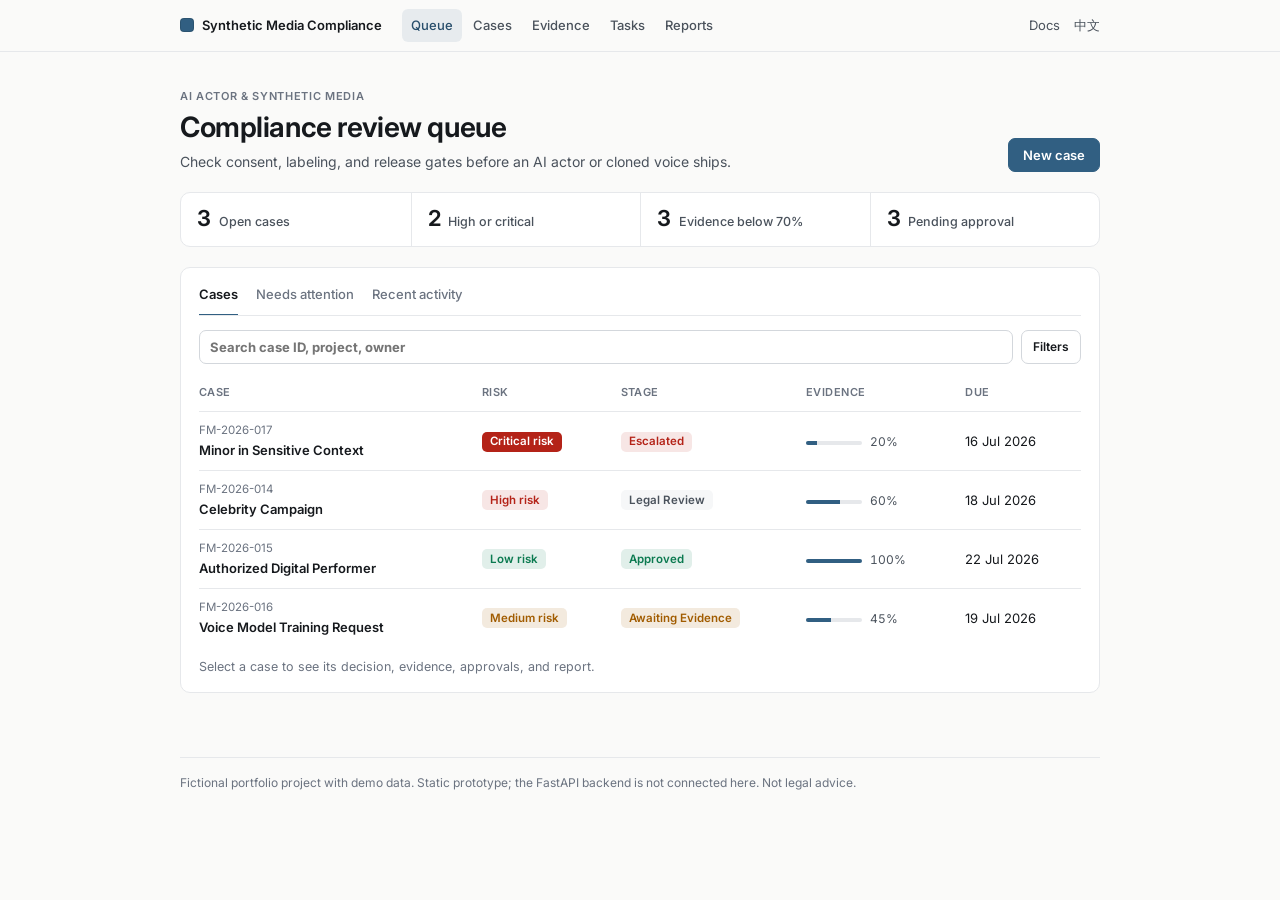
==== commit 3c57c484: "Simplify demo: compact first screen, progressive disclosure, consistent EN/ZH shell - Narrow 920px c" ====
--- a/web/index.html
+++ b/web/index.html
@@ -5,7 +5,11 @@
     <meta name="viewport" content="width=device-width, initial-scale=1" />
     <title>Synthetic Media Compliance Case Management</title>
     <meta name="description" content="Static workflow prototype for AI-generated actor and synthetic media compliance case management." />
+    <link rel="preconnect" href="https://fonts.googleapis.com" />
+    <link rel="preconnect" href="https://fonts.gstatic.com" crossorigin />
+    <link rel="stylesheet" href="https://fonts.googleapis.com/css2?family=Inter:wght@400;500;600;700&display=swap" />
     <link rel="stylesheet" href="./styles.css" />
+    <link rel="stylesheet" href="./compact.css" />
   </head>
   <body class="app-body">
     <header class="app-topbar">
@@ -14,95 +18,117 @@
         <span>Synthetic Media Compliance</span>
       </a>
       <nav class="app-nav" aria-label="Primary navigation">
-        <a href="#/dashboard" data-nav="dashboard">Dashboard</a>
+        <a href="#/dashboard" data-nav="dashboard">Queue</a>
         <a href="#/cases" data-nav="cases">Cases</a>
         <a href="#/evidence" data-nav="evidence">Evidence</a>
         <a href="#/tasks" data-nav="tasks">Tasks</a>
         <a href="#/reports" data-nav="reports">Reports</a>
-        <a href="../README.md">Documentation</a>
       </nav>
-      <div class="app-user"><span class="user-avatar">YC</span><span>Yuxuan Cheng</span></div>
+      <div class="app-links"><a href="../README.md">Docs</a><a href="./demo.zh.html" lang="zh-CN">中文</a></div>
     </header>
 
     <main class="app-main">
       <section class="app-view dashboard-view" id="dashboard-view" aria-labelledby="dashboard-title">
         <div class="page-heading">
           <div>
-            <p class="eyebrow">Compliance operations</p>
-            <h1 id="dashboard-title">Review queue</h1>
-            <p>Prioritize release decisions, evidence gaps, and approval gates for synthetic media cases.</p>
-          </div>
-          <button class="button primary" type="button" id="create-case">Create new case</button>
+            <p class="eyebrow">AI actor &amp; synthetic media</p>
+            <h1 id="dashboard-title">Compliance review queue</h1>
+            <p>Check consent, labeling, and release gates before an AI actor or cloned voice ships.</p>
+          </div>
+          <button class="button primary" type="button" id="create-case">New case</button>
         </div>
 
         <section class="metric-grid" aria-label="Case overview metrics">
-          <article class="metric"><span>Open cases</span><strong id="metric-open-cases">4</strong><small>All active review stages</small></article>
-          <article class="metric"><span>Awaiting evidence</span><strong id="metric-awaiting-evidence">2</strong><small>Evidence gates not complete</small></article>
-          <article class="metric"><span>High-risk cases</span><strong id="metric-high-risk">2</strong><small>High and critical cases</small></article>
-          <article class="metric"><span>Pending approval</span><strong id="metric-pending-approval">3</strong><small>Final gate not complete</small></article>
-          <article class="metric"><span>Overdue tasks</span><strong id="metric-overdue-tasks">1</strong><small>Due before the next review</small></article>
-        </section>
-
-        <section class="dashboard-grid">
-          <article class="work-surface queue-surface">
-            <div class="surface-heading">
-              <div><h2>Review queue</h2><p>Cases requiring compliance action or release decisions.</p></div>
-              <button class="text-action" type="button" data-route="#/cases">View all cases</button>
-            </div>
-            <div class="queue-controls" aria-label="Review queue filters">
+          <article class="metric"><strong id="metric-open-cases">4</strong><span>Open cases</span></article>
+          <article class="metric"><strong id="metric-high-risk">2</strong><span>High or critical</span></article>
+          <article class="metric"><strong id="metric-awaiting-evidence">2</strong><span>Evidence below 70%</span></article>
+          <article class="metric"><strong id="metric-pending-approval">3</strong><span>Pending approval</span></article>
+        </section>
+
+        <article class="work-surface queue-surface">
+          <div class="dash-tabs" role="tablist" aria-label="Dashboard sections">
+            <button class="dash-tab active" type="button" role="tab" id="dash-tab-queue" data-dash-tab="queue" aria-controls="dash-panel-queue" aria-selected="true">Cases</button>
+            <button class="dash-tab" type="button" role="tab" id="dash-tab-attention" data-dash-tab="attention" aria-controls="dash-panel-attention" aria-selected="false">Needs attention</button>
+            <button class="dash-tab" type="button" role="tab" id="dash-tab-activity" data-dash-tab="activity" aria-controls="dash-panel-activity" aria-selected="false">Recent activity</button>
+          </div>
+
+          <div class="dash-panel" id="dash-panel-queue" role="tabpanel" aria-labelledby="dash-tab-queue" data-dash-panel="queue">
+            <div class="queue-toolbar">
               <label class="search-field"><span class="sr-only">Search cases</span><input id="case-search" type="search" placeholder="Search case ID, project, owner" /></label>
+              <button class="button secondary small" type="button" id="toggle-filters" aria-expanded="false" aria-controls="queue-filters">Filters<span class="filter-count" id="filter-count" hidden></span></button>
+            </div>
+            <div class="queue-controls" id="queue-filters" aria-label="Review queue filters" hidden>
               <select id="filter-stage" aria-label="Filter by stage"><option value="">All stages</option><option>Legal Review</option><option>Approved</option><option>Awaiting Evidence</option><option>Escalated</option></select>
               <select id="filter-risk" aria-label="Filter by risk"><option value="">All risks</option><option value="low">Low</option><option value="medium">Medium</option><option value="high">High</option><option value="critical">Critical</option></select>
               <select id="filter-owner" aria-label="Filter by owner"><option value="">All owners</option><option>Yuxuan Cheng</option><option>Production Operations</option><option>Model Operations</option><option>Trust and Safety</option></select>
               <select id="filter-evidence" aria-label="Filter by evidence status"><option value="">All evidence states</option><option value="ready">Evidence 100%</option><option value="gap">Evidence below 70%</option></select>
-              <select id="sort-cases" aria-label="Sort cases"><option value="updated">Last updated</option><option value="due">Due date</option></select>
+              <select id="sort-cases" aria-label="Sort cases"><option value="updated">Sort: last updated</option><option value="due">Sort: due date</option></select>
             </div>
             <div class="table-wrap queue-table-wrap">
               <table class="data-table review-queue-table">
-                <thead><tr><th>Case ID</th><th>Project / use case</th><th>Represented person</th><th>Risk</th><th>Stage</th><th>Evidence</th><th>Owner</th><th>Due date</th><th>Last updated</th></tr></thead>
+                <thead><tr><th>Case</th><th>Risk</th><th>Stage</th><th>Evidence</th><th>Due</th></tr></thead>
                 <tbody id="review-queue-body"></tbody>
               </table>
             </div>
-          </article>
-          <aside class="dashboard-side">
-            <article class="work-surface attention-surface">
-              <div class="surface-heading"><div><h2>Requires attention</h2><p>Blocking items across the queue.</p></div></div>
-              <ul class="attention-list" id="attention-list"></ul>
-            </article>
-            <article class="work-surface activity-surface">
-              <div class="surface-heading"><div><h2>Recent activity</h2><p>Latest review events.</p></div></div>
-              <ol class="activity-list compact" id="dashboard-activity"></ol>
-            </article>
-          </aside>
-        </section>
+            <p class="queue-hint">Select a case to see its decision, evidence, approvals, and report.</p>
+          </div>
+
+          <div class="dash-panel" id="dash-panel-attention" role="tabpanel" aria-labelledby="dash-tab-attention" data-dash-panel="attention" hidden>
+            <p class="panel-note">Blocking items across the queue &middot; <strong id="metric-overdue-tasks">1</strong> overdue task</p>
+            <ul class="attention-list" id="attention-list"></ul>
+          </div>
+
+          <div class="dash-panel" id="dash-panel-activity" role="tabpanel" aria-labelledby="dash-tab-activity" data-dash-panel="activity" hidden>
+            <ol class="activity-list compact" id="dashboard-activity"></ol>
+          </div>
+        </article>
       </section>
 
       <section class="app-view list-view" id="cases-view" hidden aria-labelledby="cases-title">
-        <div class="page-heading"><div><p class="eyebrow">Case register</p><h1 id="cases-title">All cases</h1><p>Static demo data for reviewing different consent, training, and content-risk paths.</p></div><button class="button primary" type="button" id="create-case-secondary">Create new case</button></div>
+        <div class="page-heading"><div><p class="eyebrow">Case register</p><h1 id="cases-title">All cases</h1><p>Demo cases covering consent, training, and content-risk paths.</p></div><button class="button primary" type="button" id="create-case-secondary">New case</button></div>
         <div class="work-surface"><div class="table-wrap"><table class="data-table"><thead><tr><th>Case</th><th>Risk</th><th>Stage</th><th>Evidence</th><th>Owner</th><th>Due</th></tr></thead><tbody id="all-cases-body"></tbody></table></div></div>
       </section>
 
       <section class="app-view list-view" id="cross-evidence-view" hidden aria-labelledby="cross-evidence-title">
-        <div class="page-heading"><div><p class="eyebrow">Evidence register</p><h1 id="cross-evidence-title">Evidence across cases</h1><p>Artifact status and reviewer ownership in the static workflow prototype.</p></div></div>
-        <div class="work-surface"><div class="table-wrap"><table class="data-table"><thead><tr><th>Evidence</th><th>Case</th><th>Type</th><th>Status</th><th>Owner</th><th>Reviewer</th><th>Expiry</th></tr></thead><tbody id="cross-evidence-body"></tbody></table></div></div>
+        <div class="page-heading"><div><p class="eyebrow">Evidence register</p><h1 id="cross-evidence-title">Evidence across cases</h1><p>Artifact status and reviewer ownership.</p></div></div>
+        <div class="work-surface"><div class="table-wrap"><table class="data-table"><thead><tr><th>Evidence</th><th>Case</th><th>Status</th><th>Reviewer</th><th>Expiry</th></tr></thead><tbody id="cross-evidence-body"></tbody></table></div></div>
       </section>
 
       <section class="app-view list-view" id="cross-tasks-view" hidden aria-labelledby="cross-tasks-title">
-        <div class="page-heading"><div><p class="eyebrow">Remediation</p><h1 id="cross-tasks-title">Open tasks</h1><p>Findings and remediation actions that are currently blocking or awaiting work.</p></div></div>
+        <div class="page-heading"><div><p class="eyebrow">Remediation</p><h1 id="cross-tasks-title">Open tasks</h1><p>Findings and remediation actions awaiting work.</p></div></div>
         <div class="work-surface"><div class="table-wrap"><table class="data-table"><thead><tr><th>Finding</th><th>Case</th><th>Severity</th><th>Owner</th><th>Due</th><th>Status</th></tr></thead><tbody id="cross-tasks-body"></tbody></table></div></div>
       </section>
 
       <section class="app-view list-view" id="reports-view" hidden aria-labelledby="reports-title">
-        <div class="page-heading"><div><p class="eyebrow">Decision records</p><h1 id="reports-title">Reports</h1><p>Exportable review artifacts generated from each case intake and rule assessment.</p></div></div>
+        <div class="page-heading"><div><p class="eyebrow">Decision records</p><h1 id="reports-title">Reports</h1><p>Review artifacts generated from each case assessment.</p></div></div>
         <div class="work-surface"><div class="table-wrap"><table class="data-table"><thead><tr><th>Case</th><th>Decision</th><th>Risk level</th><th>Report status</th><th>Last updated</th><th></th></tr></thead><tbody id="reports-body"></tbody></table></div></div>
       </section>
 
       <section class="app-view case-view" id="case-view" hidden aria-labelledby="case-title">
         <div class="breadcrumb"><a href="#/dashboard">Dashboard</a><span>/</span><a href="#/cases">Cases</a><span>/</span><strong id="breadcrumb-case">FM-2026-014</strong></div>
         <header class="case-header">
-          <div class="case-title-block"><span class="case-id" id="case-id">FM-2026-014</span><h1 id="case-title">Celebrity Campaign</h1><p id="case-description">Paid campaign concept using a celebrity likeness and voice for regional launch assets.</p><div class="case-statuses"><span class="status-badge" id="case-stage">Legal Review</span><span class="risk-badge" id="case-risk">High risk</span></div></div>
-          <dl class="case-meta"><div><dt>Owner</dt><dd id="case-owner">Yuxuan Cheng</dd></div><div><dt>Privacy reviewer</dt><dd id="case-privacy-reviewer">Mei Lin</dd></div><div><dt>Legal reviewer</dt><dd id="case-legal-reviewer">Alex Wu</dd></div><div><dt>Due date</dt><dd id="case-due-date">18 Jul 2026</dd></div><div><dt>Last updated</dt><dd id="case-updated">15 Jul 2026</dd></div></dl>
-          <div class="case-actions"><button class="button primary" type="button" id="run-assessment">Run assessment</button><button class="button secondary" type="button" id="request-evidence">Request evidence</button><button class="button secondary" type="button" id="assign-reviewer">Assign reviewer</button><button class="button secondary" type="button" id="export-case-report">Export report</button><button class="icon-button" type="button" id="more-actions" aria-label="More case actions">...</button></div>
+          <div class="case-title-block">
+            <span class="case-id" id="case-id">FM-2026-014</span>
+            <h1 id="case-title">Celebrity Campaign</h1>
+            <p id="case-description">Paid campaign concept using a celebrity likeness and voice for regional launch assets.</p>
+            <div class="case-statuses"><span class="status-badge" id="case-stage">Legal Review</span><span class="risk-badge" id="case-risk">High risk</span></div>
+          </div>
+          <div class="case-actions">
+            <button class="button primary" type="button" id="run-assessment">Run assessment</button>
+            <button class="button secondary" type="button" id="export-case-report">Export report</button>
+            <details class="action-menu">
+              <summary class="button secondary" aria-label="More case actions">More</summary>
+              <div class="action-menu-list">
+                <button type="button" id="request-evidence">Request evidence</button>
+                <button type="button" id="assign-reviewer">Assign reviewer</button>
+                <button type="button" id="more-actions">Archive, transfer, duplicate…</button>
+              </div>
+            </details>
+          </div>
+          <details class="case-meta-toggle">
+            <summary>Owner <strong id="case-owner">Yuxuan Cheng</strong> &middot; Due <strong id="case-due-date">18 Jul 2026</strong></summary>
+            <dl class="case-meta"><div><dt>Privacy reviewer</dt><dd id="case-privacy-reviewer">Mei Lin</dd></div><div><dt>Legal reviewer</dt><dd id="case-legal-reviewer">Alex Wu</dd></div><div><dt>Last updated</dt><dd id="case-updated">15 Jul 2026</dd></div></dl>
+          </details>
         </header>
 
         <nav class="case-tabs" role="tablist" aria-label="Case detail sections">
@@ -117,15 +143,31 @@
         </nav>
 
         <section class="case-tab-panel" id="panel-overview" role="tabpanel" aria-labelledby="tab-overview" data-case-panel="overview">
-          <div class="overview-layout"><div class="overview-primary"><article class="work-surface decision-summary"><div class="section-label">Current decision</div><div class="decision-summary-row"><div><strong id="overview-decision">Manual review</strong><p id="overview-summary">The request requires legal review before generation or release.</p></div><span class="risk-badge" id="overview-risk">High risk</span></div></article><article class="work-surface"><div class="surface-heading"><div><h2>Key risk drivers</h2><p>Facts that currently determine the review route.</p></div></div><ul class="plain-list" id="overview-risk-drivers"></ul></article><article class="work-surface"><div class="surface-heading"><div><h2>Open findings</h2><p>Remediation items that affect release readiness.</p></div><button class="text-action" type="button" data-open-case-tab="tasks">View tasks</button></div><div id="overview-findings"></div></article><article class="work-surface next-action"><div class="section-label">Next required action</div><strong id="overview-next-action">Request verified likeness authorization.</strong><button class="button primary" type="button" data-open-case-tab="evidence">Review evidence</button></article></div><aside class="overview-aside"><article class="work-surface"><div class="section-label">Evidence readiness</div><strong class="readiness-value" id="overview-evidence-percent">60%</strong><p id="overview-evidence-copy">2 of 4 evidence items are accepted or under review.</p></article><article class="work-surface"><div class="section-label">Approval progress</div><strong class="approval-count" id="overview-approval-count">2 of 5 completed</strong><p id="overview-approval-copy">Current gate: Legal Review. Release blocked: Yes.</p></article><article class="work-surface"><div class="section-label">Case metadata</div><dl class="metadata-list" id="overview-metadata"></dl></article></aside></div>
+          <div class="overview-stack">
+            <article class="work-surface decision-summary">
+              <div class="section-label">Current decision</div>
+              <div class="decision-summary-row"><div><strong id="overview-decision">Manual review</strong><p id="overview-summary">The request requires legal review before generation or release.</p></div><span class="risk-badge" id="overview-risk">High risk</span></div>
+              <div class="next-action"><span class="section-label">Next step</span><p id="overview-next-action">Request verified likeness authorization.</p><button class="button primary small" type="button" data-open-case-tab="evidence">Review evidence</button></div>
+            </article>
+            <div class="stat-row">
+              <article class="stat"><span class="section-label">Evidence readiness</span><strong class="readiness-value" id="overview-evidence-percent">60%</strong><p id="overview-evidence-copy">2 of 4 evidence items are accepted or under review.</p></article>
+              <article class="stat"><span class="section-label">Approvals</span><strong class="approval-count" id="overview-approval-count">2 of 5 completed</strong><p id="overview-approval-copy">Current gate: Legal Review. Release blocked: Yes.</p></article>
+            </div>
+            <article class="work-surface">
+              <div class="surface-heading"><h2>Open findings</h2><button class="text-action" type="button" data-open-case-tab="tasks">All tasks</button></div>
+              <div id="overview-findings"></div>
+            </article>
+            <details class="work-surface disclosure-card"><summary>Key risk drivers</summary><ul class="plain-list" id="overview-risk-drivers"></ul></details>
+            <details class="work-surface disclosure-card"><summary>Case metadata</summary><dl class="metadata-list" id="overview-metadata"></dl></details>
+          </div>
         </section>
 
         <section class="case-tab-panel" id="panel-intake" role="tabpanel" aria-labelledby="tab-intake" data-case-panel="intake" hidden>
-          <div class="tab-heading"><div><h2>Case intake</h2><p>Draft facts that support the assessment and create the evidence request list.</p></div><div class="tab-heading-meta"><span class="status-badge" id="intake-completion">Draft - 0% complete</span><span id="last-saved">Last saved: not yet saved</span></div></div>
-          <div class="template-row"><span>New case template</span><button class="template-button preset" type="button" data-preset="unauthorizedCelebrityAd">Commercial celebrity</button><button class="template-button preset" type="button" data-preset="licensedPerformer">Authorized performer</button><button class="template-button preset" type="button" data-preset="fanParody">Fan parody</button><button class="template-button preset" type="button" data-preset="syntheticLow">Synthetic draft</button></div>
+          <div class="tab-heading"><div><h2>Case intake</h2><p>Five short steps. Start from a template or edit the facts.</p></div><div class="tab-heading-meta"><span class="status-badge" id="intake-completion">Draft - 0% complete</span><span id="last-saved">Last saved: not yet saved</span></div></div>
+          <div class="template-row"><span>Start from</span><button class="template-button preset" type="button" data-preset="unauthorizedCelebrityAd">Commercial celebrity</button><button class="template-button preset" type="button" data-preset="licensedPerformer">Authorized performer</button><button class="template-button preset" type="button" data-preset="fanParody">Fan parody</button><button class="template-button preset" type="button" data-preset="syntheticLow">Synthetic draft</button></div>
           <section id="review-system" class="intake-workspace">
             <article class="work-surface intake-panel">
-              <div class="panel-heading"><span>Case submission</span><h3>Structured intake</h3><p>Required facts are grouped by project, person, authorization, disclosure, distribution, and supporting evidence.</p></div>
+              
               <ol class="workflow-steps" aria-label="Review workflow steps"><li data-step-index="0" class="active"><span>1</span>Project</li><li data-step-index="1"><span>2</span>Person</li><li data-step-index="2"><span>3</span>Use</li><li data-step-index="3"><span>4</span>Authorization</li><li data-step-index="4"><span>5</span>Controls</li></ol>
               <form class="risk-form" id="risk-form">
                 <div class="form-heading"><div><p class="micro-label">Current section</p><h3 id="step-title">Project information</h3><p id="step-copy">Identify who is requesting the review and whose identity is represented.</p></div><span class="live-dot" id="workflow-mode">Draft intake</span></div>
@@ -141,21 +183,33 @@
         </section>
 
         <section class="case-tab-panel" id="panel-risks" role="tabpanel" aria-labelledby="tab-risks" data-case-panel="risks" hidden>
-          <div class="tab-heading"><div><h2>Risk assessment</h2><p>Rule-based assessment output. A formal decision is created only after an assessment run.</p></div><div class="tab-heading-actions"><span class="status-badge" id="assessment-state">Assessment completed</span><button class="button primary" type="button" id="view-full-report">Re-run assessment</button><button class="button secondary" type="button" id="compare-assessment">Compare previous</button></div></div>
-          <div class="risks-layout"><aside class="work-surface evaluation-panel" aria-labelledby="evaluation-title"><div class="panel-heading"><span>Current assessment</span><h3 id="evaluation-title">Decision summary</h3><p>Traceable rule-based evaluation. This is not an ML model.</p></div><section class="risk-summary-card"><div class="decision-row"><span>Decision</span><strong id="live-decision">Awaiting intake</strong></div><div class="risk-meter"><span id="live-score">-</span><div><strong id="live-risk-level">Not assessed</strong><p id="live-main-blocker">Complete the core case facts.</p></div></div><dl class="summary-metrics"><div><dt>Reviewer path</dt><dd id="live-reviewer-path">Complete intake fields</dd></div><div><dt>Evidence readiness</dt><dd id="evidence-readiness">0%</dd></div></dl></section><section class="summary-card priority-summary"><h4>Triggered rules</h4><ul class="triggered-rule-list" id="triggered-rule-list"></ul></section><section class="summary-card priority-summary"><h4>Missing evidence</h4><ul class="evidence-gap-list compact-evidence-list" id="live-missing-evidence-list"></ul></section></aside><div class="risk-detail-stack"><article class="work-surface"><div class="surface-heading"><div><h2>Rule trace</h2><p>Rules triggered by the current case facts.</p></div></div><div class="table-wrap"><table class="data-table"><thead><tr><th>Rule ID</th><th>Rule title</th><th>Severity</th><th>Score</th><th>Hard stop</th><th>Status</th></tr></thead><tbody id="rule-trace-body"></tbody></table></div></article><details class="work-surface disclosure-card" open><summary>Evidence gap checklist</summary><ul class="evidence-gap-list" id="evidence-gap-list"></ul></details><details class="work-surface disclosure-card"><summary>Step-level review results</summary><ul class="step-result-list" id="step-result-list"></ul></details><details class="work-surface disclosure-card"><summary>Risk register preview</summary><div class="table-wrap"><table class="risk-register-table"><thead><tr><th>Risk</th><th>Severity</th><th>Control</th></tr></thead><tbody id="risk-register-preview"></tbody></table></div></details><details class="work-surface disclosure-card"><summary>Regulatory context</summary><div class="regulatory-context" id="regulatory-context"></div></details></div></div>
-        </section>
-
-        <section class="case-tab-panel" id="panel-evidence" role="tabpanel" aria-labelledby="tab-evidence" data-case-panel="evidence" hidden><div class="tab-heading"><div><h2>Evidence review</h2><p>Evidence artifacts are linked to requirements and reviewed against the case release gate.</p></div><button class="button primary" type="button" id="request-evidence-tab">Request evidence</button></div><div class="work-surface"><div class="table-wrap"><table class="data-table"><thead><tr><th>Evidence</th><th>Linked requirement</th><th>Evidence type</th><th>Status</th><th>Owner</th><th>Reviewer</th><th>Collected</th><th>Expiry</th><th>Version</th><th></th></tr></thead><tbody id="case-evidence-body"></tbody></table></div></div></section>
-
-        <section class="case-tab-panel" id="panel-tasks" role="tabpanel" aria-labelledby="tab-tasks" data-case-panel="tasks" hidden><div class="tab-heading"><div><h2>Findings and tasks</h2><p>Open findings and remediation actions are separate from the risk score and can block release.</p></div><button class="button primary" type="button" id="create-task">Create task</button></div><div class="work-surface"><div class="table-wrap"><table class="data-table"><thead><tr><th>Finding</th><th>Linked risk / rule</th><th>Severity</th><th>Blocking release</th><th>Owner</th><th>Due date</th><th>Status</th><th>Recommended action</th><th></th></tr></thead><tbody id="case-tasks-body"></tbody></table></div></div></section>
-
-        <section class="case-tab-panel" id="panel-approvals" role="tabpanel" aria-labelledby="tab-approvals" data-case-panel="approvals" hidden><div class="tab-heading"><div><h2>Approvals</h2><p>Role-based workflow prototype. The static demo does not provide identity verification.</p></div><span class="status-badge" id="approval-summary">2 of 5 completed</span></div><div class="approval-layout"><div class="work-surface approval-progress"><strong id="approval-progress-copy">Current gate: Legal Review. Release blocked: Yes.</strong></div><div class="work-surface"><div class="table-wrap"><table class="data-table"><thead><tr><th>Review step</th><th>Reviewer</th><th>Status</th><th>Conditions</th><th>Date</th><th>Notes</th><th></th></tr></thead><tbody id="approvals-body"></tbody></table></div></div></div></section>
-
-        <section class="case-tab-panel" id="panel-activity" role="tabpanel" aria-labelledby="tab-activity" data-case-panel="activity" hidden><div class="tab-heading"><div><h2>Activity log</h2><p>Audit-style history for case, assessment, evidence, task, approval, report, and system events.</p></div><select id="activity-filter" aria-label="Filter activity"><option value="">All activity</option><option>Assessment</option><option>Evidence</option><option>Task</option><option>Approval</option><option>Report</option><option>System</option></select></div><article class="work-surface"><ol class="activity-list" id="case-activity-list"></ol></article></section>
+          <div class="tab-heading"><div><h2>Risk assessment</h2><p>Traceable rule-based evaluation, not an ML model.</p></div><div class="tab-heading-actions"><span class="status-badge" id="assessment-state">Assessment completed</span><button class="button primary small" type="button" id="view-full-report">Re-run assessment</button><button class="button secondary small" type="button" id="compare-assessment">Compare previous</button></div></div>
+          <div class="risk-detail-stack">
+            <article class="work-surface evaluation-panel" aria-labelledby="evaluation-title">
+              <h3 class="sr-only" id="evaluation-title">Decision summary</h3>
+              <section class="risk-summary-card"><div class="decision-row"><span>Decision</span><strong id="live-decision">Awaiting intake</strong></div><div class="risk-meter"><span id="live-score">-</span><div><strong id="live-risk-level">Not assessed</strong><p id="live-main-blocker">Complete the core case facts.</p></div></div><dl class="summary-metrics"><div><dt>Reviewer path</dt><dd id="live-reviewer-path">Complete intake fields</dd></div><div><dt>Evidence readiness</dt><dd id="evidence-readiness">0%</dd></div></dl></section>
+            </article>
+            <article class="work-surface"><div class="surface-heading"><h2>Rule trace</h2></div><div class="table-wrap"><table class="data-table"><thead><tr><th>Rule</th><th>Title</th><th>Severity</th><th>Score</th><th>Hard stop</th><th>Status</th></tr></thead><tbody id="rule-trace-body"></tbody></table></div></article>
+            <details class="work-surface disclosure-card"><summary>Missing evidence</summary><ul class="evidence-gap-list compact-evidence-list" id="live-missing-evidence-list"></ul></details>
+            <details class="work-surface disclosure-card"><summary>Triggered rules</summary><ul class="triggered-rule-list" id="triggered-rule-list"></ul></details>
+            <details class="work-surface disclosure-card"><summary>Evidence gap checklist</summary><ul class="evidence-gap-list" id="evidence-gap-list"></ul></details>
+            <details class="work-surface disclosure-card"><summary>Step-level review results</summary><ul class="step-result-list" id="step-result-list"></ul></details>
+            <details class="work-surface disclosure-card"><summary>Risk register preview</summary><div class="table-wrap"><table class="risk-register-table"><thead><tr><th>Risk</th><th>Severity</th><th>Control</th></tr></thead><tbody id="risk-register-preview"></tbody></table></div></details>
+            <details class="work-surface disclosure-card"><summary>Regulatory context</summary><div class="regulatory-context" id="regulatory-context"></div></details>
+          </div>
+        </section>
+
+        <section class="case-tab-panel" id="panel-evidence" role="tabpanel" aria-labelledby="tab-evidence" data-case-panel="evidence" hidden><div class="tab-heading"><div><h2>Evidence review</h2><p>Open an item to review details and change its status.</p></div><button class="button primary" type="button" id="request-evidence-tab">Request evidence</button></div><div class="work-surface"><div class="table-wrap"><table class="data-table"><thead><tr><th>Evidence</th><th>Status</th><th>Reviewer</th><th>Expiry</th><th></th></tr></thead><tbody id="case-evidence-body"></tbody></table></div></div></section>
+
+        <section class="case-tab-panel" id="panel-tasks" role="tabpanel" aria-labelledby="tab-tasks" data-case-panel="tasks" hidden><div class="tab-heading"><div><h2>Findings and tasks</h2><p>Remediation items that can block release.</p></div><button class="button primary" type="button" id="create-task">Create task</button></div><div class="work-surface"><div class="table-wrap"><table class="data-table"><thead><tr><th>Finding</th><th>Severity</th><th>Blocks release</th><th>Due</th><th>Status</th><th></th></tr></thead><tbody id="case-tasks-body"></tbody></table></div></div></section>
+
+        <section class="case-tab-panel" id="panel-approvals" role="tabpanel" aria-labelledby="tab-approvals" data-case-panel="approvals" hidden><div class="tab-heading"><div><h2>Approvals</h2><p>Release gates in order. Prototype only, no identity verification.</p></div><span class="status-badge" id="approval-summary">2 of 5 completed</span></div><div class="approval-layout"><div class="work-surface approval-progress"><strong id="approval-progress-copy">Current gate: Legal Review. Release blocked: Yes.</strong></div><div class="work-surface"><div class="table-wrap"><table class="data-table"><thead><tr><th>Review step</th><th>Reviewer</th><th>Status</th><th>Conditions</th><th>Date</th><th>Notes</th><th></th></tr></thead><tbody id="approvals-body"></tbody></table></div></div></div></section>
+
+        <section class="case-tab-panel" id="panel-activity" role="tabpanel" aria-labelledby="tab-activity" data-case-panel="activity" hidden><div class="tab-heading"><div><h2>Activity log</h2><p>Audit-style history for this case.</p></div><select id="activity-filter" aria-label="Filter activity"><option value="">All activity</option><option>Assessment</option><option>Evidence</option><option>Task</option><option>Approval</option><option>Report</option><option>System</option></select></div><article class="work-surface"><ol class="activity-list" id="case-activity-list"></ol></article></section>
 
         <section class="case-tab-panel" id="panel-report" role="tabpanel" aria-labelledby="tab-report" data-case-panel="report" hidden>
-          <div class="tab-heading"><div><h2>Compliance report</h2><p>Case summary, decision record, and exportable review artifact.</p></div><div class="tab-heading-actions"><span class="status-badge" id="report-version">Report v1</span><button class="button secondary" type="button" id="copy-report">Copy report</button><button class="button secondary" type="button" id="print-report">Print / Save PDF</button></div></div>
-          <section id="full-report" class="full-report-section" aria-label="Generated compliance report"><div class="report-shell"><article class="work-surface report-panel"><div class="panel-heading"><span>Generated report</span><h3 id="report-title">AI Actor Review Report</h3><p id="report-state-copy">Generated from the current case intake and assessment.</p></div><article class="result-panel memo-panel report-view" id="report-view" aria-live="polite"><section class="report-cover"><div><span class="micro-label">Synthetic media compliance memo</span><h2>AI Actor Review Report</h2><p>Structured output generated from the case intake and rule-based risk assessment.</p></div><dl><div><dt>Prepared for</dt><dd>Product compliance review</dd></div><div><dt>Case ID</dt><dd id="report-case-id">FM-2026-014</dd></div><div><dt>Status</dt><dd id="memo-status">Draft</dd></div></dl></section><div class="result-header"><span class="micro-label">Executive decision</span><span class="risk-pill" id="decision-pill">Intake incomplete</span></div><section class="report-module executive-snapshot"><div class="module-heading"><span>1</span><h3>Executive decision</h3></div><div class="snapshot-grid"><div class="snapshot-card primary"><span>Decision</span><strong id="result-title">Scenario intake incomplete</strong></div><div class="snapshot-card score-card"><span>Risk score</span><strong id="score-value">-</strong></div><div class="snapshot-card"><span>Risk level</span><strong id="risk-level-text">Not assessed</strong></div><div class="snapshot-card"><span>Reviewer path</span><strong id="reviewer-path">Complete intake fields</strong></div></div><p id="result-copy">The memo will update as intake facts are selected.</p></section><section class="report-module"><div class="module-heading"><span>2</span><h3>Scenario classification</h3></div><dl class="profile-grid" id="scenario-profile"></dl></section><section class="report-module"><div class="module-heading"><span>3</span><h3>Risk drivers</h3></div><ul class="finding-list" id="risk-driver-list"></ul></section><section class="report-module"><div class="module-heading"><span>4</span><h3>Missing evidence</h3></div><ul class="finding-list evidence-findings" id="missing-evidence-list"></ul></section><section class="report-module"><div class="module-heading"><span>5</span><h3>Control recommendations</h3></div><div class="control-recommendation-grid"><div><h4>Consent controls</h4><ul id="consent-control-list"></ul></div><div><h4>Labeling controls</h4><ul id="label-control-list"></ul></div><div><h4>Release controls</h4><ul id="release-control-list"></ul></div><div><h4>Incident controls</h4><ul id="incident-control-list"></ul></div></div></section><section class="report-module"><div class="module-heading"><span>6</span><h3>Jurisdiction notes</h3></div><div class="jurisdiction-matrix" id="jurisdiction-matrix"></div></section><section class="report-module"><div class="module-heading"><span>7</span><h3>Reviewer next steps</h3></div><div class="evidence-grid"><div><h4>Evidence artifacts</h4><ul id="evidence-list"></ul></div><div><h4>Next steps</h4><ul id="next-step-list"></ul></div></div></section><section class="report-module framework-module"><div class="module-heading"><span>8</span><h3>Framework mapping</h3></div><ul id="framework-list"></ul></section><div class="next-actions"><button class="button secondary" type="button" id="edit-intake">Return to intake</button><a href="../docs/09_final_compliance_assessment_report.md">Read final report</a><a href="../scripts/risk_scoring_demo.py">View Python rules</a></div></article></article></div></section>
+          <div class="tab-heading"><div><h2>Compliance report</h2><p>Decision record you can copy or print.</p></div><div class="tab-heading-actions"><span class="status-badge" id="report-version">Report v1</span><button class="button secondary small" type="button" id="expand-report">Expand all</button><button class="button secondary small" type="button" id="copy-report">Copy</button><button class="button secondary small" type="button" id="print-report">Print / PDF</button></div></div>
+          <section id="full-report" class="full-report-section" aria-label="Generated compliance report"><div class="report-shell"><article class="work-surface report-panel"><div class="panel-heading"><span>Generated report</span><h3 id="report-title">AI Actor Review Report</h3><p id="report-state-copy">Generated from the current case intake and assessment.</p></div><article class="result-panel memo-panel report-view" id="report-view" aria-live="polite"><section class="report-cover"><div><span class="micro-label">Synthetic media compliance memo</span><h2>AI Actor Review Report</h2><p>Structured output generated from the case intake and rule-based risk assessment.</p></div><dl><div><dt>Prepared for</dt><dd>Product compliance review</dd></div><div><dt>Case ID</dt><dd id="report-case-id">FM-2026-014</dd></div><div><dt>Status</dt><dd id="memo-status">Draft</dd></div></dl></section><div class="result-header"><span class="micro-label">Executive decision</span><span class="risk-pill" id="decision-pill">Intake incomplete</span></div><section class="report-module executive-snapshot"><div class="module-heading"><span>1</span><h3>Executive decision</h3></div><div class="snapshot-grid"><div class="snapshot-card primary"><span>Decision</span><strong id="result-title">Scenario intake incomplete</strong></div><div class="snapshot-card score-card"><span>Risk score</span><strong id="score-value">-</strong></div><div class="snapshot-card"><span>Risk level</span><strong id="risk-level-text">Not assessed</strong></div><div class="snapshot-card"><span>Reviewer path</span><strong id="reviewer-path">Complete intake fields</strong></div></div><p id="result-copy">The memo will update as intake facts are selected.</p></section><details class="report-module"><summary class="module-heading"><span>2</span><h3>Scenario classification</h3></summary><dl class="profile-grid" id="scenario-profile"></dl></details><details class="report-module" open><summary class="module-heading"><span>3</span><h3>Risk drivers</h3></summary><ul class="finding-list" id="risk-driver-list"></ul></details><details class="report-module"><summary class="module-heading"><span>4</span><h3>Missing evidence</h3></summary><ul class="finding-list evidence-findings" id="missing-evidence-list"></ul></details><details class="report-module"><summary class="module-heading"><span>5</span><h3>Control recommendations</h3></summary><div class="control-recommendation-grid"><div><h4>Consent controls</h4><ul id="consent-control-list"></ul></div><div><h4>Labeling controls</h4><ul id="label-control-list"></ul></div><div><h4>Release controls</h4><ul id="release-control-list"></ul></div><div><h4>Incident controls</h4><ul id="incident-control-list"></ul></div></div></details><details class="report-module"><summary class="module-heading"><span>6</span><h3>Jurisdiction notes</h3></summary><div class="jurisdiction-matrix" id="jurisdiction-matrix"></div></details><details class="report-module"><summary class="module-heading"><span>7</span><h3>Reviewer next steps</h3></summary><div class="evidence-grid"><div><h4>Evidence artifacts</h4><ul id="evidence-list"></ul></div><div><h4>Next steps</h4><ul id="next-step-list"></ul></div></div></details><details class="report-module framework-module"><summary class="module-heading"><span>8</span><h3>Framework mapping</h3></summary><ul id="framework-list"></ul></details><div class="next-actions"><button class="button secondary" type="button" id="edit-intake">Return to intake</button><a href="../docs/09_final_compliance_assessment_report.md">Read final report</a><a href="../scripts/risk_scoring_demo.py">View Python rules</a></div></article></article></div></section>
         </section>
       </section>
     </main>
@@ -163,8 +217,8 @@
     <div class="modal-backdrop" id="modal-backdrop" hidden></div>
     <aside class="detail-drawer" id="evidence-drawer" role="dialog" aria-modal="true" aria-labelledby="drawer-title" tabindex="-1" hidden><div class="drawer-header"><div><span class="eyebrow">Evidence detail</span><h2 id="drawer-title">Evidence item</h2></div><button class="icon-button" type="button" id="close-drawer" aria-label="Close evidence detail">x</button></div><dl class="drawer-metadata" id="drawer-metadata"></dl><div class="drawer-actions"><button class="button secondary" type="button" data-evidence-action="requested">Request evidence</button><button class="button secondary" type="button" data-evidence-action="submitted">Mark submitted</button><button class="button primary" type="button" data-evidence-action="accepted">Accept</button><button class="button danger" type="button" data-evidence-action="rejected">Reject</button></div></aside>
     <div class="toast" id="toast" role="status" aria-live="polite" hidden></div>
-    <footer class="site-footer"><p>Fictional educational portfolio project. Static workflow prototype using demo data. The FastAPI reference backend is not connected to this GitHub Pages deployment. It does not replace jurisdiction-specific legal review.</p></footer>
-    <script src="./data/demo-data.js"></script>
+    <footer class="site-footer"><p>Fictional portfolio project with demo data. Static prototype; the FastAPI backend is not connected here. Not legal advice.</p></footer>
+    <script src="./case-records.js"></script>
     <script src="./app.js"></script>
   </body>
 </html>
--- a/web/compact.css
+++ b/web/compact.css
@@ -0,0 +1,445 @@
+/* Compact, refined layer shared by index.html (EN) and demo.zh.html (ZH).
+   Loaded after styles.css: narrow column, modest type scale, one accent. */
+:root {
+  --ink: #16191d;
+  --muted: #4a525c;
+  --subtle: #6b7380;
+  --canvas: #fafaf9;
+  --surface: #ffffff;
+  --surface-soft: #f6f7f8;
+  --surface-tint: #eef3f7;
+  --line: #e6e8eb;
+  --line-strong: #d3d7dc;
+  --accent: #315f82;
+  --accent-ink: #284e6b;
+  --accent-soft: rgba(49, 95, 130, 0.09);
+  --shadow: none;
+  --shadow-strong: 0 12px 32px rgba(22, 25, 29, 0.12);
+  --radius: 10px;
+  --radius-sm: 8px;
+  --col: 920px;
+}
+
+html { scroll-behavior: auto; }
+body,
+.app-body {
+  background: var(--canvas);
+  color: var(--ink);
+  font-family: Inter, ui-sans-serif, -apple-system, BlinkMacSystemFont, "Segoe UI", "PingFang SC", "Hiragino Sans GB", "Microsoft YaHei", sans-serif;
+  font-size: 14px;
+  line-height: 1.55;
+  -webkit-font-smoothing: antialiased;
+}
+p { color: var(--muted); }
+
+/* Top bar */
+.app-topbar,
+.site-header {
+  position: sticky;
+  top: 0;
+  z-index: 30;
+  display: flex;
+  align-items: center;
+  gap: 20px;
+  min-height: 52px;
+  padding: 0 max(20px, calc((100% - var(--col)) / 2));
+  border-bottom: 1px solid var(--line);
+  background: rgba(250, 250, 249, 0.92);
+  backdrop-filter: blur(10px);
+}
+.app-brand,
+.brand { display: flex; align-items: center; gap: 8px; font-size: 13px; font-weight: 600; color: var(--ink); white-space: nowrap; }
+.brand-mark { width: 14px; height: 14px; border-radius: 4px; background: var(--accent); box-shadow: none; }
+.brand-mark::before, .brand-mark::after { display: none; }
+.app-nav,
+.nav-links { display: flex; gap: 2px; flex: 1; justify-content: flex-start; overflow-x: auto; }
+.app-nav a,
+.nav-links a { padding: 6px 9px; border-radius: 6px; color: var(--muted); font-size: 13px; font-weight: 500; background: none; }
+.app-nav a:hover,
+.nav-links a:hover { color: var(--ink); background: var(--surface-soft); }
+.app-nav a.active { color: var(--accent-ink); background: var(--accent-soft); }
+.app-links { display: flex; gap: 14px; font-size: 13px; color: var(--muted); }
+.app-links a:hover { color: var(--accent); }
+
+/* Main column */
+.app-main,
+main.zh-main {
+  width: min(calc(100% - 40px), var(--col));
+  margin: 0 auto;
+  padding: 36px 0 64px;
+}
+
+.eyebrow,
+.section-label,
+.micro-label {
+  color: var(--subtle);
+  font-size: 11px;
+  font-weight: 600;
+  letter-spacing: 0.06em;
+  text-transform: uppercase;
+}
+.page-heading { align-items: flex-end; margin-bottom: 20px; }
+.page-heading h1,
+.case-title-block h1 {
+  margin: 6px 0 6px;
+  font-size: 28px;
+  font-weight: 650;
+  line-height: 1.2;
+  letter-spacing: -0.015em;
+}
+.page-heading > div > p:not(.eyebrow),
+.case-title-block > p { font-size: 14px; color: var(--muted); }
+
+/* Buttons */
+.button {
+  min-height: 34px;
+  padding: 0 14px;
+  border-radius: 7px;
+  font-size: 13px;
+  font-weight: 600;
+  box-shadow: none !important;
+  transform: none !important;
+}
+.button.primary { background: var(--accent); border-color: var(--accent); color: #fff; }
+.button.primary:hover { background: var(--accent-ink); }
+.button.secondary { background: var(--surface); border: 1px solid var(--line-strong); color: var(--ink); }
+.button.secondary:hover { border-color: var(--accent); color: var(--accent-ink); }
+.button.small { min-height: 30px; padding: 0 11px; font-size: 12px; }
+
+/* Stats */
+.metric-grid {
+  grid-template-columns: repeat(4, minmax(0, 1fr));
+  gap: 0;
+  margin-bottom: 20px;
+  border: 1px solid var(--line);
+  border-radius: var(--radius);
+  background: var(--surface);
+}
+.metric {
+  display: flex;
+  align-items: baseline;
+  gap: 8px;
+  min-height: 0;
+  padding: 14px 16px;
+  border: 0;
+  border-radius: 0;
+  background: none;
+}
+.metric + .metric { border-left: 1px solid var(--line); }
+.metric strong { font-size: 22px; font-weight: 650; letter-spacing: -0.02em; line-height: 1; }
+.metric span { color: var(--muted); font-size: 12.5px; font-weight: 500; }
+
+/* Surfaces */
+.work-surface {
+  border: 1px solid var(--line);
+  border-radius: var(--radius);
+  background: var(--surface);
+  box-shadow: none;
+}
+.queue-surface,
+.case-tab-panel > .work-surface,
+.overview-stack > .work-surface,
+.risk-detail-stack > .work-surface,
+.approval-layout > .work-surface { padding: 16px 18px; }
+.surface-heading { align-items: center; margin-bottom: 10px; }
+.surface-heading h2,
+.tab-heading h2 { margin: 0; font-size: 15px; font-weight: 600; letter-spacing: 0; }
+.tab-heading { align-items: center; margin-bottom: 14px; }
+.tab-heading > div > p { font-size: 13px; margin-top: 2px; }
+.text-action, .table-action { color: var(--accent); font-weight: 600; font-size: 12.5px; }
+
+/* Dashboard tabs */
+.dash-tabs,
+.case-tabs {
+  display: flex;
+  gap: 18px;
+  margin: 0 0 14px;
+  padding: 0;
+  border: 0;
+  border-bottom: 1px solid var(--line);
+  border-radius: 0;
+  background: none;
+  overflow-x: auto;
+}
+.dash-tab,
+.case-tab {
+  min-height: 0;
+  padding: 0 0 10px;
+  margin-bottom: -1px;
+  border: 0;
+  border-bottom: 2px solid transparent;
+  border-radius: 0;
+  background: none;
+  color: var(--subtle);
+  font-size: 13px;
+  font-weight: 500;
+  white-space: nowrap;
+  cursor: pointer;
+}
+.dash-tab:hover,
+.case-tab:not(.active):hover { background: none; color: var(--ink); }
+.dash-tab.active,
+.case-tab.active { background: none; color: var(--ink); border-bottom-color: var(--accent); font-weight: 600; }
+.case-tabs { margin: 20px 0 18px; }
+
+.queue-toolbar { display: flex; gap: 8px; margin-bottom: 10px; }
+.queue-toolbar .search-field { flex: 1; }
+.queue-controls {
+  grid-template-columns: repeat(5, minmax(0, 1fr));
+  gap: 8px;
+  margin-bottom: 10px;
+}
+.queue-controls[hidden] { display: none; }
+.queue-controls select,
+.search-field input,
+.risk-form select,
+#activity-filter {
+  min-height: 34px;
+  border: 1px solid var(--line-strong);
+  border-radius: 7px;
+  background-color: var(--surface);
+  font-size: 13px;
+  color: var(--ink);
+}
+.search-field input:focus,
+select:focus { outline: 2px solid rgba(49, 95, 130, 0.25); border-color: var(--accent); }
+.filter-count { display: inline-grid; place-items: center; min-width: 18px; height: 18px; margin-left: 6px; border-radius: 9px; background: var(--accent); color: #fff; font-size: 11px; }
+.queue-hint, .panel-note { margin: 10px 0 0; font-size: 12.5px; color: var(--subtle); }
+.panel-note { margin: 0 0 6px; }
+.panel-note strong { color: var(--ink); }
+
+/* Tables */
+.table-wrap { overflow-x: auto; }
+.data-table { min-width: 0; font-size: 13px; }
+.data-table th,
+.data-table td { padding: 10px 8px; border-bottom: 1px solid var(--line); }
+.data-table th:first-child,
+.data-table td:first-child { padding-left: 0; }
+.data-table th { color: var(--subtle); font-size: 11px; font-weight: 600; letter-spacing: 0.04em; }
+.data-table td { color: var(--ink); }
+.clickable-row:hover,
+.clickable-row:focus-visible { background: var(--surface-soft); }
+.stack-cell { min-width: 200px; }
+.stack-cell strong { display: block; font-weight: 600; color: var(--ink); }
+.stack-cell small { display: block; color: var(--subtle); font-size: 11.5px; }
+.stack-cell span { display: block; margin-top: 2px; color: var(--muted); font-size: 12px; }
+.evidence-meter { display: inline-flex; align-items: center; gap: 8px; font-variant-numeric: tabular-nums; color: var(--muted); font-size: 12px; }
+.meter-track { display: block; width: 56px; height: 4px; border-radius: 2px; background: var(--line); overflow: hidden; }
+.meter-track > span { display: block; height: 100%; background: var(--accent); }
+
+/* Badges: quieter */
+.status-badge,
+.risk-badge { min-height: 20px; padding: 2px 7px; border-radius: 5px; font-size: 11.5px; font-weight: 600; }
+.status-badge.neutral, .risk-badge.neutral { background: var(--surface-soft); color: var(--muted); }
+
+/* Lists */
+.attention-list button { padding: 12px 0; font-size: 13px; color: var(--muted); }
+.attention-title { font-size: 13.5px; font-weight: 600; }
+.attention-list button:hover .attention-title { color: var(--accent); }
+.activity-list li { grid-template-columns: 120px minmax(0, 1fr); padding: 11px 0; }
+.activity-list strong { font-size: 13px; font-weight: 600; }
+
+/* Case header */
+.breadcrumb { margin-bottom: 14px; font-size: 12.5px; }
+.case-header {
+  display: grid;
+  grid-template-columns: minmax(0, 1fr) auto;
+  gap: 8px 24px;
+  padding: 0;
+  border: 0;
+  background: none;
+}
+.case-id { color: var(--accent); font-size: 12px; font-weight: 600; }
+.case-statuses { margin-top: 10px; }
+.case-actions { grid-column: auto; align-self: start; padding: 0; border: 0; gap: 6px; flex-wrap: nowrap; }
+.action-menu { position: relative; }
+.action-menu summary { list-style: none; display: inline-flex; align-items: center; cursor: pointer; }
+.action-menu summary::-webkit-details-marker { display: none; }
+.action-menu summary::after { content: ""; width: 6px; height: 6px; margin-left: 8px; border-right: 1.5px solid currentColor; border-bottom: 1.5px solid currentColor; transform: rotate(45deg) translateY(-2px); }
+.action-menu-list {
+  position: absolute; right: 0; top: calc(100% + 6px); z-index: 20;
+  display: grid; min-width: 220px; padding: 6px;
+  border: 1px solid var(--line); border-radius: 9px; background: var(--surface); box-shadow: var(--shadow-strong);
+}
+.action-menu-list button { padding: 8px 10px; border: 0; border-radius: 6px; background: none; text-align: left; font-size: 13px; color: var(--ink); }
+.action-menu-list button:hover { background: var(--surface-soft); }
+.case-meta-toggle { grid-column: 1 / -1; font-size: 12.5px; color: var(--muted); }
+.case-meta-toggle summary { cursor: pointer; width: max-content; list-style: none; }
+.case-meta-toggle summary::-webkit-details-marker { display: none; }
+.case-meta-toggle summary::after { content: " · details"; color: var(--accent); }
+.case-meta-toggle[open] summary::after { content: " · hide"; }
+.case-meta-toggle summary strong { color: var(--ink); font-weight: 600; }
+.case-meta { grid-template-columns: repeat(3, max-content); gap: 8px 32px; margin-top: 10px; }
+.case-meta dt, .metadata-list dt, .drawer-metadata dt { font-size: 11px; font-weight: 600; letter-spacing: 0.04em; }
+.case-meta dd, .metadata-list dd, .drawer-metadata dd { font-size: 13px; font-weight: 500; }
+
+/* Overview */
+.overview-stack { display: grid; gap: 14px; }
+.decision-summary { padding: 18px !important; }
+.decision-summary-row { margin-top: 6px; }
+.decision-summary-row strong { font-size: 19px; font-weight: 650; letter-spacing: -0.01em; }
+.decision-summary-row p { font-size: 13.5px; }
+.next-action {
+  display: grid; grid-template-columns: minmax(0, 1fr) auto; align-items: center; gap: 4px 16px;
+  margin-top: 16px; padding: 12px 14px; border-radius: 8px;
+  background: var(--surface-tint) !important; border-left: 3px solid var(--accent);
+}
+.next-action .section-label { grid-column: 1; }
+.next-action p { grid-column: 1; margin: 0; color: var(--ink); font-size: 13.5px; font-weight: 500; }
+.next-action .button { grid-column: 2; grid-row: 1 / span 2; }
+.stat-row { display: grid; grid-template-columns: 1fr 1fr; gap: 14px; }
+.stat { padding: 14px 18px; border: 1px solid var(--line); border-radius: var(--radius); background: var(--surface); }
+.readiness-value, .approval-count { margin: 4px 0 2px; font-size: 20px; font-weight: 650; }
+.stat p { margin: 0; font-size: 12.5px; }
+.finding-summary strong { font-size: 13.5px; font-weight: 600; }
+.plain-list li { font-size: 13px; }
+
+/* Disclosure */
+.disclosure-card { padding: 0 !important; }
+.disclosure-card summary {
+  display: flex; justify-content: space-between; align-items: center;
+  padding: 13px 18px; font-size: 13.5px; font-weight: 600; color: var(--ink);
+}
+.disclosure-card summary::after { content: "+"; display: inline; width: auto; height: auto; border: 0; background: none; color: var(--subtle); font-size: 16px; font-weight: 400; }
+.disclosure-card[open] summary::after { content: "–"; }
+.disclosure-card > :not(summary) { margin: 0 18px 16px; }
+
+/* Risks */
+.risk-detail-stack { display: grid; gap: 14px; }
+.evaluation-panel { position: static !important; max-height: none !important; padding: 16px 18px !important; }
+.risk-summary-card { display: grid; grid-template-columns: minmax(0, 1.3fr) minmax(0, 1fr); gap: 14px 24px; padding: 0; border: 0; background: none; box-shadow: none; }
+.risk-summary-card .decision-row { grid-column: 1 / -1; display: flex; align-items: center; justify-content: space-between; }
+.risk-summary-card .decision-row strong { font-size: 13px; }
+.risk-meter { display: flex; align-items: center; gap: 14px; }
+.risk-meter > span { width: 52px; height: 52px; font-size: 20px; box-shadow: none; }
+.risk-meter strong { font-size: 16px; }
+.risk-meter p { margin: 2px 0 0; font-size: 12.5px; }
+.summary-metrics { margin: 0; }
+
+/* Intake */
+.template-row { margin-bottom: 12px; font-size: 12.5px; }
+.template-button { min-height: 28px; border-radius: 6px; font-size: 12px; font-weight: 500; }
+.intake-workspace .intake-panel { max-width: none; padding: 18px; }
+.workflow-steps { gap: 6px; }
+.workflow-steps li { min-height: 0; padding: 8px 10px; border-radius: 7px; font-size: 12.5px; box-shadow: none; }
+.workflow-steps li.active { border-color: var(--accent); background: var(--accent-soft); color: var(--accent-ink); }
+.workflow-steps li.active span,
+.workflow-steps li.complete span { background: var(--accent); color: #fff; }
+.form-heading h3, #step-title { font-size: 16px; font-weight: 600; }
+.switch { min-height: 40px; border-radius: 8px; box-shadow: none; font-size: 13px; }
+.switch:has(input:checked) { border-color: var(--accent); background: var(--accent-soft); }
+
+/* Report */
+.report-panel { padding: 18px !important; }
+.report-panel > .panel-heading { display: none; }
+.report-view { margin-top: 0; padding: 0; border: 0; background: none; box-shadow: none; }
+.report-cover { padding: 16px 18px; border-radius: 9px; box-shadow: none; }
+.report-cover h2 { font-size: 20px; }
+.report-module { margin: 0; padding: 14px 0; border: 0; border-top: 1px solid var(--line); border-radius: 0; background: none; box-shadow: none; }
+details.report-module > summary { list-style: none; cursor: pointer; margin: 0; }
+details.report-module > summary::-webkit-details-marker { display: none; }
+details.report-module > summary::after { content: "+"; margin-left: auto; color: var(--subtle); font-size: 16px; }
+details.report-module[open] > summary::after { content: "–"; }
+details.report-module[open] > summary { margin-bottom: 12px; }
+.module-heading { display: flex; align-items: center; gap: 10px; }
+.module-heading h3 { margin: 0; font-size: 14px; font-weight: 600; }
+.module-heading span { width: 22px; height: 22px; font-size: 11px; border-radius: 6px; background: var(--accent-soft); color: var(--accent-ink); display: inline-grid; place-items: center; }
+.snapshot-card { box-shadow: none; }
+.snapshot-card strong { font-size: 15px; }
+
+/* Drawer, toast, footer */
+.detail-drawer { width: min(400px, 100vw); box-shadow: -12px 0 32px rgba(22, 25, 29, 0.1); }
+.drawer-header h2 { font-size: 17px; font-weight: 600; }
+.toast { background: var(--ink); border-color: var(--ink); font-weight: 500; }
+.site-footer {
+  width: min(calc(100% - 40px), var(--col));
+  margin: 0 auto 32px;
+  padding: 16px 0 0;
+  border: 0;
+  border-top: 1px solid var(--line);
+  border-radius: 0;
+  background: none;
+  box-shadow: none;
+  display: flex; justify-content: space-between; gap: 16px;
+}
+.site-footer p { margin: 0; font-size: 12px; color: var(--subtle); }
+.site-footer a { font-size: 12px; color: var(--accent); }
+
+@media (max-width: 760px) {
+  .app-topbar, .site-header { flex-wrap: wrap; gap: 6px 14px; padding: 8px 14px; }
+  .app-nav, .nav-links { order: 3; flex-basis: 100%; }
+  .app-links { margin-left: auto; }
+  .metric-grid { grid-template-columns: 1fr 1fr; }
+  .metric:nth-child(3) { border-left: 0; }
+  .metric:nth-child(n + 3) { border-top: 1px solid var(--line); }
+  .queue-controls { grid-template-columns: 1fr 1fr; }
+  .case-header { grid-template-columns: 1fr; }
+  .stat-row, .risk-summary-card { grid-template-columns: 1fr; }
+  .next-action { grid-template-columns: 1fr; }
+  .next-action .button { grid-column: 1; grid-row: auto; justify-self: start; }
+  .case-meta { grid-template-columns: 1fr 1fr; }
+  .page-heading { flex-direction: column; align-items: flex-start; }
+  .page-heading .button { width: auto; }
+}
+
+@media print {
+  details.report-module > :not(summary) { display: block !important; }
+}
+
+.site-footer p { padding: 0; border: 0; border-radius: 0; background: none; box-shadow: none; }
+.data-table td:first-child { white-space: nowrap; }
+.data-table td.stack-cell { white-space: normal; }
+
+/* ---------- Intake form polish (both pages) ---------- */
+.form-heading { padding: 0; margin-bottom: 12px; border: 0; background: none; box-shadow: none; }
+.form-heading::before, .form-heading::after { display: none; }
+.form-heading p { margin: 2px 0 0; font-size: 13px; }
+.workflow-actions .composer-prompt { display: none; }
+.workflow-actions { display: flex; justify-content: flex-end; gap: 8px; padding: 12px 0 0; border: 0; border-top: 1px solid var(--line); border-radius: 0; background: none; box-shadow: none; }
+.workflow-actions #prev-step { margin-right: auto; }
+.risk-form fieldset { padding: 0; border: 0; background: none; box-shadow: none; }
+.risk-form legend { margin-bottom: 10px; padding: 0; font-size: 13px; font-weight: 600; color: var(--ink); }
+.field label { font-size: 12.5px; font-weight: 500; color: var(--muted); }
+.next-actions a { min-height: 32px; padding: 0 12px; border: 1px solid var(--line-strong); border-radius: 7px; background: var(--surface); font-size: 12.5px; font-weight: 600; box-shadow: none; }
+.report-cover { background: var(--surface-soft) !important; border: 1px solid var(--line); }
+.report-cover::before, .report-cover::after { display: none; }
+
+/* ---------- ZH page ---------- */
+.zh-main .page-heading { margin-bottom: 20px; }
+.workflow-shell { padding: 18px; }
+.workflow-topbar { display: flex; justify-content: space-between; align-items: flex-start; gap: 16px; margin-bottom: 12px; }
+.workflow-topbar h2 { margin: 0; font-size: 15px; font-weight: 600; }
+.workflow-topbar p { margin: 2px 0 0; font-size: 13px; }
+.zh-steps { display: grid; grid-template-columns: repeat(6, minmax(0, 1fr)); margin: 0 0 14px; padding: 0; list-style: none; }
+.zh-steps li { display: flex; align-items: center; gap: 8px; border: 1px solid var(--line); background: var(--surface); color: var(--muted); }
+.zh-steps li span { display: inline-grid; place-items: center; width: 20px; height: 20px; border-radius: 5px; background: var(--surface-soft); font-size: 11px; color: var(--muted); }
+.intake-view { display: grid; gap: 14px; }
+.completion-row { display: grid; grid-template-columns: auto auto minmax(80px, 160px) minmax(0, 1fr); align-items: center; gap: 12px; padding: 10px 12px; border-radius: 8px; background: var(--surface-soft); }
+.completion-row strong { font-size: 14px; font-variant-numeric: tabular-nums; }
+.completion-row p { margin: 0; font-size: 12.5px; }
+.completion-track { height: 4px; border-radius: 2px; background: var(--line); overflow: hidden; }
+.completion-track span { display: block; width: 0; height: 100%; background: var(--accent); transition: width 200ms ease; }
+.intake-summary-panel { display: grid; grid-template-columns: 1fr 1fr; gap: 10px; align-items: start; }
+.intake-summary-panel ul { margin: 0 18px 14px; padding-left: 18px; font-size: 13px; color: var(--muted); }
+.intake-profile { display: grid; gap: 8px; font-size: 13px; }
+.intake-profile dt { color: var(--subtle); font-size: 11.5px; }
+.intake-profile dd { margin: 0; color: var(--ink); }
+.workflow-shell .report-view { margin-top: 4px; }
+.memo-toolbar { display: flex; justify-content: space-between; padding: 0 0 10px; font-size: 12px; color: var(--subtle); border: 0; background: none; }
+.zh-more { display: grid; gap: 10px; margin-top: 20px; }
+.compact-list { display: grid; gap: 0; margin: 0 18px 14px; padding: 0; list-style: none; }
+.compact-list li { display: grid; grid-template-columns: 160px minmax(0, 1fr); gap: 12px; padding: 9px 0; border-top: 1px solid var(--line); font-size: 13px; }
+.compact-list li:first-child { border-top: 0; }
+.compact-list strong { font-weight: 600; color: var(--ink); }
+.compact-list span { color: var(--muted); }
+.doc-links li { grid-template-columns: 1fr; }
+.doc-links a { color: var(--accent); }
+.details-intro { margin: 0 18px 8px !important; font-size: 13px; }
+
+@media (max-width: 760px) {
+  .zh-steps { grid-template-columns: repeat(3, minmax(0, 1fr)); }
+  .completion-row { grid-template-columns: auto auto 1fr; }
+  .completion-row p { grid-column: 1 / -1; }
+  .intake-summary-panel { grid-template-columns: 1fr; }
+  .compact-list li { grid-template-columns: 1fr; gap: 2px; }
+}
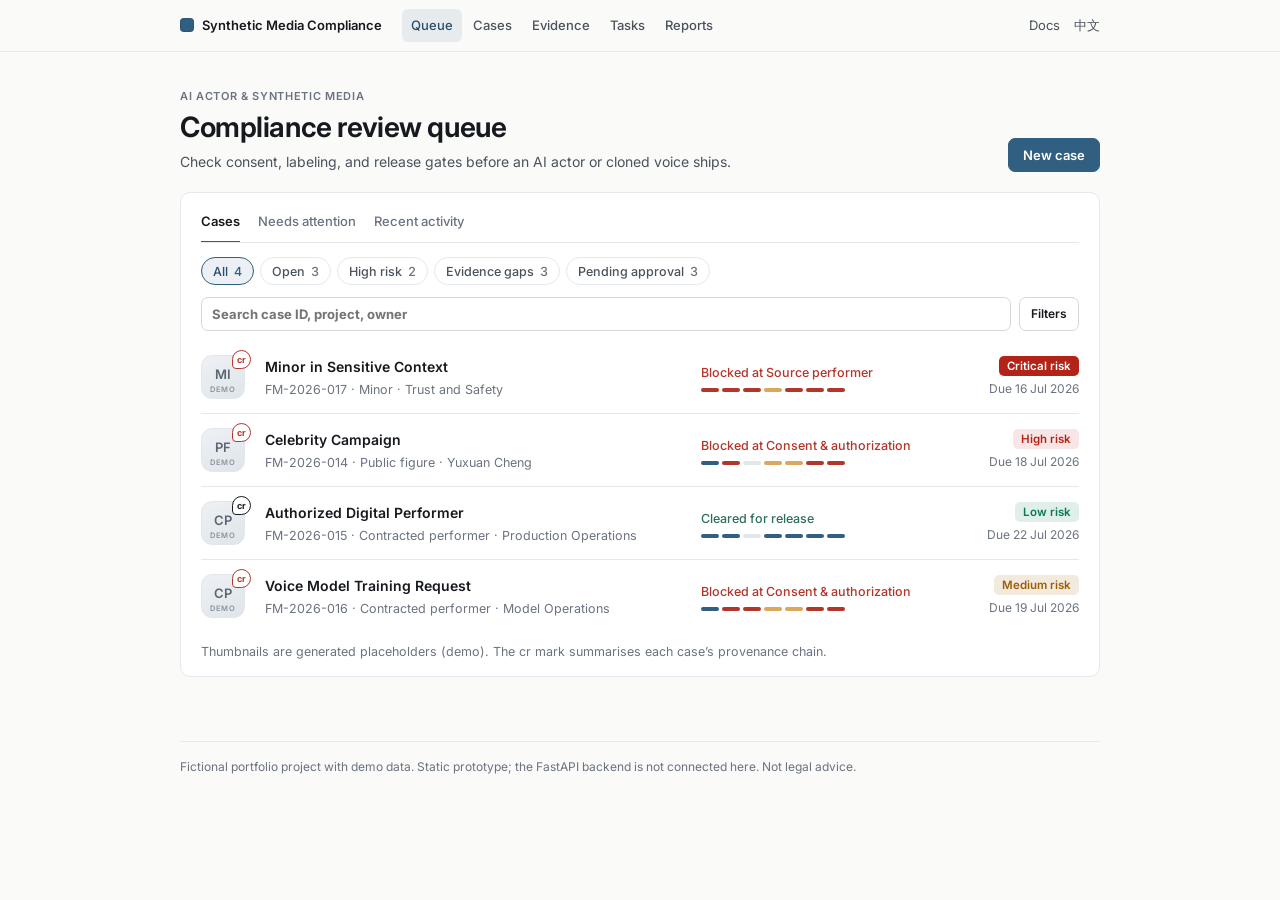
==== commit 8e244876: "Redesign demo around a provenance chain and inbox-style case list - Case detail (EN): vertical 7-ste" ====
--- a/web/index.html
+++ b/web/index.html
@@ -38,12 +38,6 @@
           <button class="button primary" type="button" id="create-case">New case</button>
         </div>
 
-        <section class="metric-grid" aria-label="Case overview metrics">
-          <article class="metric"><strong id="metric-open-cases">4</strong><span>Open cases</span></article>
-          <article class="metric"><strong id="metric-high-risk">2</strong><span>High or critical</span></article>
-          <article class="metric"><strong id="metric-awaiting-evidence">2</strong><span>Evidence below 70%</span></article>
-          <article class="metric"><strong id="metric-pending-approval">3</strong><span>Pending approval</span></article>
-        </section>
 
         <article class="work-surface queue-surface">
           <div class="dash-tabs" role="tablist" aria-label="Dashboard sections">
@@ -53,6 +47,13 @@
           </div>
 
           <div class="dash-panel" id="dash-panel-queue" role="tabpanel" aria-labelledby="dash-tab-queue" data-dash-panel="queue">
+            <div class="filter-chips" role="group" aria-label="Quick filters">
+              <button class="chip active" type="button" data-quick="">All <span id="metric-all-cases">4</span></button>
+              <button class="chip" type="button" data-quick="open">Open <span id="metric-open-cases">3</span></button>
+              <button class="chip" type="button" data-quick="high">High risk <span id="metric-high-risk">2</span></button>
+              <button class="chip" type="button" data-quick="gap">Evidence gaps <span id="metric-awaiting-evidence">2</span></button>
+              <button class="chip" type="button" data-quick="pending">Pending approval <span id="metric-pending-approval">3</span></button>
+            </div>
             <div class="queue-toolbar">
               <label class="search-field"><span class="sr-only">Search cases</span><input id="case-search" type="search" placeholder="Search case ID, project, owner" /></label>
               <button class="button secondary small" type="button" id="toggle-filters" aria-expanded="false" aria-controls="queue-filters">Filters<span class="filter-count" id="filter-count" hidden></span></button>
@@ -64,13 +65,8 @@
               <select id="filter-evidence" aria-label="Filter by evidence status"><option value="">All evidence states</option><option value="ready">Evidence 100%</option><option value="gap">Evidence below 70%</option></select>
               <select id="sort-cases" aria-label="Sort cases"><option value="updated">Sort: last updated</option><option value="due">Sort: due date</option></select>
             </div>
-            <div class="table-wrap queue-table-wrap">
-              <table class="data-table review-queue-table">
-                <thead><tr><th>Case</th><th>Risk</th><th>Stage</th><th>Evidence</th><th>Due</th></tr></thead>
-                <tbody id="review-queue-body"></tbody>
-              </table>
-            </div>
-            <p class="queue-hint">Select a case to see its decision, evidence, approvals, and report.</p>
+            <ul class="inbox" id="review-queue-body" aria-label="Cases"></ul>
+            <p class="queue-hint">Thumbnails are generated placeholders (demo). The cr mark summarises each case&rsquo;s provenance chain.</p>
           </div>
 
           <div class="dash-panel" id="dash-panel-attention" role="tabpanel" aria-labelledby="dash-tab-attention" data-dash-panel="attention" hidden>
@@ -86,7 +82,7 @@
 
       <section class="app-view list-view" id="cases-view" hidden aria-labelledby="cases-title">
         <div class="page-heading"><div><p class="eyebrow">Case register</p><h1 id="cases-title">All cases</h1><p>Demo cases covering consent, training, and content-risk paths.</p></div><button class="button primary" type="button" id="create-case-secondary">New case</button></div>
-        <div class="work-surface"><div class="table-wrap"><table class="data-table"><thead><tr><th>Case</th><th>Risk</th><th>Stage</th><th>Evidence</th><th>Owner</th><th>Due</th></tr></thead><tbody id="all-cases-body"></tbody></table></div></div>
+        <div class="work-surface inbox-surface"><ul class="inbox" id="all-cases-body" aria-label="All cases"></ul></div>
       </section>
 
       <section class="app-view list-view" id="cross-evidence-view" hidden aria-labelledby="cross-evidence-title">
@@ -132,7 +128,7 @@
         </header>
 
         <nav class="case-tabs" role="tablist" aria-label="Case detail sections">
-          <button class="case-tab active" type="button" role="tab" id="tab-overview" data-case-tab="overview" aria-controls="panel-overview" aria-selected="true">Overview</button>
+          <button class="case-tab active" type="button" role="tab" id="tab-overview" data-case-tab="overview" aria-controls="panel-overview" aria-selected="true">Provenance</button>
           <button class="case-tab" type="button" role="tab" id="tab-intake" data-case-tab="intake" aria-controls="panel-intake" aria-selected="false">Intake</button>
           <button class="case-tab" type="button" role="tab" id="tab-risks" data-case-tab="risks" aria-controls="panel-risks" aria-selected="false">Risks</button>
           <button class="case-tab" type="button" role="tab" id="tab-evidence" data-case-tab="evidence" aria-controls="panel-evidence" aria-selected="false">Evidence</button>
@@ -143,23 +139,28 @@
         </nav>
 
         <section class="case-tab-panel" id="panel-overview" role="tabpanel" aria-labelledby="tab-overview" data-case-panel="overview">
-          <div class="overview-stack">
-            <article class="work-surface decision-summary">
-              <div class="section-label">Current decision</div>
-              <div class="decision-summary-row"><div><strong id="overview-decision">Manual review</strong><p id="overview-summary">The request requires legal review before generation or release.</p></div><span class="risk-badge" id="overview-risk">High risk</span></div>
-              <div class="next-action"><span class="section-label">Next step</span><p id="overview-next-action">Request verified likeness authorization.</p><button class="button primary small" type="button" data-open-case-tab="evidence">Review evidence</button></div>
-            </article>
+          <div class="decision-line">
+            <div><span class="section-label">Current decision</span><strong id="overview-decision">Manual review</strong><p id="overview-summary">The request requires legal review before generation or release.</p></div>
+            <span class="risk-badge" id="overview-risk">High risk</span>
+          </div>
+          <div class="publish-banner" id="publish-banner" role="status">
+            <div>
+              <strong id="publish-banner-title">Publish blocked</strong>
+              <p id="overview-next-action">Request verified likeness authorization.</p>
+            </div>
+            <div class="publish-banner-side"><span id="publish-banner-count"></span><a class="text-action" id="publish-banner-link" href="#prov-consent">Jump to blocker</a></div>
+          </div>
+          <ol class="prov-chain" id="prov-chain" aria-label="Provenance chain"></ol>
+          <details class="work-surface disclosure-card summary-details">
+            <summary>Readiness, findings &amp; metadata</summary>
             <div class="stat-row">
               <article class="stat"><span class="section-label">Evidence readiness</span><strong class="readiness-value" id="overview-evidence-percent">60%</strong><p id="overview-evidence-copy">2 of 4 evidence items are accepted or under review.</p></article>
               <article class="stat"><span class="section-label">Approvals</span><strong class="approval-count" id="overview-approval-count">2 of 5 completed</strong><p id="overview-approval-copy">Current gate: Legal Review. Release blocked: Yes.</p></article>
             </div>
-            <article class="work-surface">
-              <div class="surface-heading"><h2>Open findings</h2><button class="text-action" type="button" data-open-case-tab="tasks">All tasks</button></div>
-              <div id="overview-findings"></div>
-            </article>
-            <details class="work-surface disclosure-card"><summary>Key risk drivers</summary><ul class="plain-list" id="overview-risk-drivers"></ul></details>
-            <details class="work-surface disclosure-card"><summary>Case metadata</summary><dl class="metadata-list" id="overview-metadata"></dl></details>
-          </div>
+            <div class="summary-block"><div class="surface-heading"><h2>Open findings</h2><button class="text-action" type="button" data-open-case-tab="tasks">All tasks</button></div><div id="overview-findings"></div></div>
+            <div class="summary-block"><h2 class="mini-heading">Key risk drivers</h2><ul class="plain-list" id="overview-risk-drivers"></ul></div>
+            <div class="summary-block"><h2 class="mini-heading">Case metadata</h2><dl class="metadata-list" id="overview-metadata"></dl></div>
+          </details>
         </section>
 
         <section class="case-tab-panel" id="panel-intake" role="tabpanel" aria-labelledby="tab-intake" data-case-panel="intake" hidden>
@@ -219,6 +220,7 @@
     <div class="toast" id="toast" role="status" aria-live="polite" hidden></div>
     <footer class="site-footer"><p>Fictional portfolio project with demo data. Static prototype; the FastAPI backend is not connected here. Not legal advice.</p></footer>
     <script src="./case-records.js"></script>
+    <script src="./provenance.js"></script>
     <script src="./app.js"></script>
   </body>
 </html>
--- a/web/compact.css
+++ b/web/compact.css
@@ -443,3 +443,207 @@
   .intake-summary-panel { grid-template-columns: 1fr; }
   .compact-list li { grid-template-columns: 1fr; gap: 2px; }
 }
+
+/* =========================================================
+   v2 — inbox list + provenance chain
+   ========================================================= */
+:root {
+  --ok: #2f6f55;
+  --ok-soft: rgba(47, 111, 85, 0.09);
+  --warn: #9a6212;
+  --warn-soft: rgba(154, 98, 18, 0.09);
+  --fail: #b3362b;
+  --fail-soft: rgba(179, 54, 43, 0.07);
+  --rail: #cfd6dd;
+}
+
+/* Quick filter chips (replace KPI cards) */
+.filter-chips { display: flex; flex-wrap: wrap; gap: 6px; margin-bottom: 12px; }
+.chip {
+  display: inline-flex; align-items: center; gap: 6px; height: 28px; padding: 0 11px;
+  border: 1px solid var(--line); border-radius: 999px; background: var(--surface);
+  color: var(--muted); font-size: 12.5px; font-weight: 500; cursor: pointer;
+}
+.chip span { color: var(--subtle); font-variant-numeric: tabular-nums; }
+.chip:hover { border-color: var(--line-strong); color: var(--ink); }
+.chip.active { border-color: var(--accent); background: var(--accent-soft); color: var(--accent-ink); }
+.chip.active span { color: var(--accent); }
+
+.queue-surface { padding: 18px 20px 14px !important; }
+.inbox-surface { padding: 4px 20px !important; }
+
+/* Inbox list */
+.inbox { margin: 0; padding: 0; list-style: none; }
+.inbox-item + .inbox-item { border-top: 1px solid var(--line); }
+.inbox-row {
+  display: grid; grid-template-columns: 46px minmax(0, 1fr) 210px 150px; align-items: center; gap: 18px;
+  padding: 14px 10px; margin: 0 -10px; border-radius: 10px; color: inherit;
+}
+.inbox-row:hover, .inbox-row:focus-visible { background: var(--surface-soft); outline: none; }
+.inbox-row:focus-visible { box-shadow: inset 0 0 0 2px rgba(49, 95, 130, 0.35); }
+.inbox-main { display: grid; gap: 2px; min-width: 0; }
+.inbox-title { font-size: 14px; font-weight: 600; color: var(--ink); }
+.inbox-sub { font-size: 12.5px; color: var(--subtle); white-space: nowrap; overflow: hidden; text-overflow: ellipsis; }
+.inbox-status { display: grid; gap: 6px; }
+.inbox-where { font-size: 12.5px; font-weight: 500; }
+.inbox-where.fail { color: var(--fail); }
+.inbox-where.ok { color: var(--ok); }
+.inbox-side { display: grid; justify-items: end; gap: 4px; }
+.inbox-due { font-size: 12px; color: var(--subtle); }
+
+.inbox-thumb { position: relative; width: 44px; height: 44px; }
+.demo-thumb {
+  position: relative; display: grid; place-items: center; width: 44px; height: 44px; overflow: hidden;
+  border-radius: 11px; background: linear-gradient(150deg, #eef1f4, #dfe5eb); border: 1px solid #e3e7eb;
+}
+.demo-thumb-initials { font-size: 13px; font-weight: 600; color: #5a6672; letter-spacing: 0.02em; transform: translateY(-3px); }
+.demo-thumb-tag { position: absolute; bottom: 3px; left: 0; right: 0; text-align: center; font-size: 7.5px; font-weight: 600; letter-spacing: 0.08em; text-transform: uppercase; color: #8a949e; }
+.demo-thumb.lg { width: 56px; height: 56px; border-radius: 14px; }
+.cr-badge {
+  position: absolute; top: -5px; right: -6px; display: grid; place-items: center; width: 19px; height: 19px;
+  border-radius: 50% 50% 50% 4px; border: 1.5px solid currentColor; background: #fff;
+  font-size: 9px; font-weight: 700; letter-spacing: -0.02em; line-height: 1;
+}
+.cr-badge.ok { color: var(--ink); }
+.cr-badge.warn { color: var(--warn); }
+.cr-badge.fail { color: var(--fail); }
+
+.chain-strip { display: flex; gap: 3px; }
+.chain-strip span { width: 18px; height: 4px; border-radius: 2px; background: var(--rail); }
+.chain-strip .ok { background: var(--accent); }
+.chain-strip .warn { background: #d9a85a; }
+.chain-strip .fail { background: var(--fail); }
+.chain-strip .info { background: #e3e7eb; }
+
+/* Decision line + publish banner */
+.decision-line { display: flex; justify-content: space-between; align-items: flex-start; gap: 20px; margin: 4px 0 16px; }
+.decision-line strong { display: block; margin-top: 4px; font-size: 18px; font-weight: 650; letter-spacing: -0.01em; }
+.decision-line p { margin: 3px 0 0; font-size: 13.5px; }
+.publish-banner {
+  display: flex; justify-content: space-between; align-items: center; gap: 24px;
+  margin-bottom: 28px; padding: 14px 18px; border: 1px solid var(--line); border-radius: 12px; background: var(--surface);
+}
+.publish-banner.fail { border-color: rgba(179, 54, 43, 0.28); background: #fdf8f7; }
+.publish-banner.ok { border-color: rgba(47, 111, 85, 0.28); background: #f6faf8; }
+.publish-banner strong { display: block; font-size: 14px; font-weight: 600; }
+.publish-banner.fail strong { color: var(--fail); }
+.publish-banner.ok strong { color: var(--ok); }
+.publish-banner p { margin: 2px 0 0; max-width: 62ch; font-size: 13px; color: var(--ink); }
+.publish-banner-side { display: grid; justify-items: end; gap: 4px; flex: 0 0 auto; font-size: 12px; color: var(--subtle); }
+
+/* Provenance chain */
+.prov-chain { margin: 0 0 28px; padding: 0; list-style: none; max-width: 720px; }
+.prov-node { position: relative; display: grid; grid-template-columns: 44px minmax(0, 1fr); gap: 14px; padding-bottom: 22px; }
+.prov-node:last-child { padding-bottom: 0; }
+.prov-rail { position: relative; display: flex; justify-content: center; }
+.prov-node::before {
+  content: ""; position: absolute; left: 21px; top: 36px; bottom: 0; width: 0;
+  border-left: 1.5px solid var(--rail);
+}
+.prov-node:last-child::before { display: none; }
+.prov-node.warn::before { border-left-style: dashed; border-left-color: #d9a85a; }
+.prov-node.fail::before { border-left: 1.5px dashed rgba(179, 54, 43, 0.55); }
+.prov-node.fail:not(:last-child)::after {
+  content: ""; position: absolute; left: 15px; top: calc(50% + 10px); width: 13px; height: 13px;
+  background:
+    linear-gradient(45deg, transparent 44%, var(--fail) 44% 56%, transparent 56%),
+    linear-gradient(-45deg, transparent 44%, var(--fail) 44% 56%, transparent 56%),
+    var(--canvas);
+}
+.prov-dot {
+  position: relative; z-index: 1; display: grid; place-items: center; width: 34px; height: 34px; margin-top: 2px;
+  border: 1px solid var(--line-strong); border-radius: 10px; background: var(--surface); color: var(--accent);
+}
+.prov-node.ok .prov-dot { border-color: rgba(49, 95, 130, 0.35); }
+.prov-node.warn .prov-dot { color: var(--warn); border-color: rgba(154, 98, 18, 0.35); }
+.prov-node.fail .prov-dot { color: var(--fail); border-color: rgba(179, 54, 43, 0.45); border-style: dashed; }
+.prov-node.info .prov-dot { color: var(--subtle); }
+
+.prov-card {
+  padding: 14px 18px 16px; border: 1px solid var(--line); border-radius: 14px; background: var(--surface);
+  transition: box-shadow 200ms ease;
+}
+.prov-node.fail .prov-card { border-color: rgba(179, 54, 43, 0.3); }
+.prov-node.downstream .prov-card { background: #fcfcfb; }
+.prov-node.downstream .prov-card > :not(.prov-head) { opacity: 0.72; }
+.prov-node.flash .prov-card { box-shadow: 0 0 0 3px rgba(49, 95, 130, 0.22); }
+.prov-head { display: flex; justify-content: space-between; align-items: flex-start; gap: 12px; }
+.prov-step { display: block; font-size: 10.5px; font-weight: 600; letter-spacing: 0.07em; text-transform: uppercase; color: var(--subtle); }
+.prov-head h3 { margin: 1px 0 0; font-size: 15px; font-weight: 600; letter-spacing: -0.005em; }
+.prov-state { display: inline-flex; align-items: center; gap: 6px; font-size: 12px; font-weight: 500; color: var(--subtle); white-space: nowrap; }
+.prov-state::before { content: ""; width: 7px; height: 7px; border-radius: 50%; background: currentColor; }
+.prov-state.ok { color: var(--ok); }
+.prov-state.warn { color: var(--warn); }
+.prov-state.fail { color: var(--fail); }
+.prov-meta { margin: 4px 0 0; font-size: 12.5px; color: var(--subtle); }
+.prov-meta strong { color: var(--ink); font-weight: 500; }
+.prov-rows { margin: 12px 0 0; }
+.prov-rows > div { display: grid; grid-template-columns: 130px minmax(0, 1fr); gap: 12px; padding: 7px 0; border-top: 1px solid var(--line); font-size: 13px; }
+.prov-rows dt { color: var(--subtle); font-weight: 500; }
+.prov-rows dd { margin: 0; color: var(--ink); }
+.prov-gates { display: grid; margin: 12px 0 0; padding: 0; list-style: none; }
+.prov-gates li { display: grid; grid-template-columns: 10px minmax(0, 1fr) 110px 170px; align-items: center; gap: 10px; padding: 7px 0; border-top: 1px solid var(--line); font-size: 13px; }
+.gate-dot { width: 7px; height: 7px; border-radius: 50%; background: var(--ok); }
+.prov-gates .warn .gate-dot { background: #d9a85a; }
+.prov-gates .fail .gate-dot { background: var(--fail); }
+.gate-name { color: var(--ink); }
+.gate-person { color: var(--subtle); }
+.gate-status { text-align: right; color: var(--muted); }
+.prov-gates .fail .gate-status { color: var(--fail); }
+
+.prov-docs { display: flex; flex-wrap: wrap; gap: 6px; margin-top: 12px; }
+.doc-chip {
+  display: inline-flex; align-items: center; gap: 6px; max-width: 100%; height: 28px; padding: 0 10px 0 8px;
+  border: 1px solid var(--line); border-radius: 8px; background: var(--surface-soft);
+  color: var(--ink); font-size: 12px; cursor: pointer;
+}
+.doc-chip .prov-icon { color: var(--subtle); flex: 0 0 auto; }
+.doc-chip-name { font-weight: 500; white-space: nowrap; overflow: hidden; text-overflow: ellipsis; }
+.doc-chip-status { color: var(--subtle); white-space: nowrap; }
+.doc-chip-status::before { content: "· "; }
+.doc-chip:hover { border-color: var(--accent); background: var(--accent-soft); }
+.doc-chip.ok .doc-chip-status { color: var(--ok); }
+.doc-chip.warn .doc-chip-status { color: var(--warn); }
+.doc-chip.fail { border: 1px dashed rgba(179, 54, 43, 0.55); background: transparent; }
+.doc-chip.fail .doc-chip-status, .doc-chip.fail .prov-icon { color: var(--fail); }
+
+.prov-blocker { display: flex; gap: 8px; margin: 12px 0 0; padding: 8px 11px; border-radius: 8px; font-size: 12.5px; line-height: 1.45; }
+.prov-blocker strong { flex: 0 0 auto; font-weight: 600; }
+.prov-blocker.fail { background: var(--fail-soft); color: var(--fail); }
+.prov-blocker.warn { background: var(--warn-soft); color: var(--warn); }
+.prov-blocker.info { background: var(--surface-soft); color: var(--muted); }
+
+.summary-details .stat-row { margin-bottom: 14px; }
+.summary-block { margin-top: 14px !important; }
+.mini-heading, .summary-block h2 { margin: 0 0 8px; font-size: 13.5px; font-weight: 600; }
+
+@media (max-width: 760px) {
+  .inbox-row { grid-template-columns: 46px minmax(0, 1fr); }
+  .inbox-status, .inbox-side { grid-column: 2; justify-items: start; }
+  .publish-banner { flex-direction: column; align-items: flex-start; }
+  .publish-banner-side { justify-items: start; }
+  .prov-rows > div { grid-template-columns: 1fr; gap: 2px; }
+  .prov-gates li { grid-template-columns: 10px 1fr; }
+  .gate-person, .gate-status { grid-column: 2; text-align: left; }
+}
+
+/* v2 polish: timeline with dates on the left (DepoGenius-style) */
+.prov-chain { max-width: none; }
+.prov-node { grid-template-columns: 104px 44px minmax(0, 640px); column-gap: 14px; }
+.prov-node::before { left: 139px; }
+.prov-node.fail:not(:last-child)::after { left: 134.5px; }
+.prov-when { display: grid; align-content: start; justify-items: end; gap: 1px; padding-top: 6px; text-align: right; }
+.prov-when .prov-step { margin-bottom: 3px; }
+.prov-date { font-size: 13px; font-weight: 600; color: var(--accent-ink); font-variant-numeric: tabular-nums; }
+.prov-time { font-size: 12px; color: var(--subtle); font-variant-numeric: tabular-nums; }
+.prov-head h3 { margin: 0; }
+.prov-meta { margin-top: 2px; }
+.prov-rows dt { font-size: 12.5px; font-weight: 400; letter-spacing: 0; text-transform: none; color: var(--subtle); margin: 0; }
+.prov-rows dd { font-size: 13px; font-weight: 400; color: var(--ink); }
+.prov-node.downstream .prov-when { opacity: 0.6; }
+@media (max-width: 760px) {
+  .prov-node { grid-template-columns: 44px minmax(0, 1fr); }
+  .prov-when { display: none; }
+  .prov-node::before { left: 21px; }
+  .prov-node.fail:not(:last-child)::after { left: 15px; }
+}
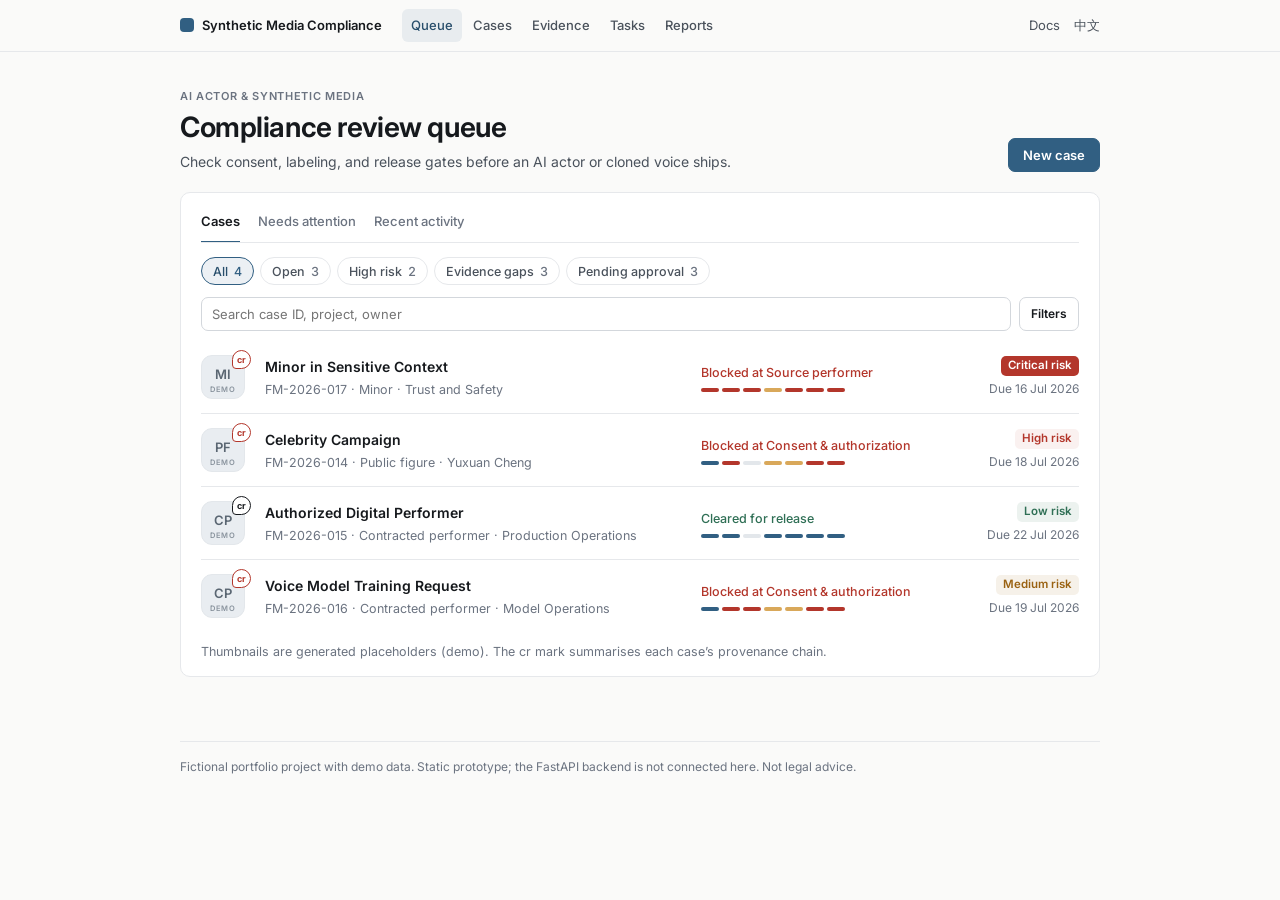
==== commit 50e3b383: "Condense EN/ZH reports and consolidate to a single compact stylesheet - ZH + EN report: verdict bar," ====
--- a/web/index.html
+++ b/web/index.html
@@ -9,8 +9,7 @@
     <link rel="preconnect" href="https://fonts.gstatic.com" crossorigin />
     <link rel="stylesheet" href="https://fonts.googleapis.com/css2?family=Inter:wght@400;500;600;700&display=swap" />
     <link rel="stylesheet" href="./styles.css" />
-    <link rel="stylesheet" href="./compact.css" />
-  </head>
+      </head>
   <body class="app-body">
     <header class="app-topbar">
       <a class="app-brand" href="#/dashboard" aria-label="Synthetic Media Compliance home">
@@ -177,7 +176,7 @@
                 <fieldset data-step="2"><legend>Intended Use and Distribution</legend><div class="field-grid"><div class="field"><label for="use-case">Use case</label><select id="use-case" name="useCase"><option value="">Select use case</option><option value="shortDrama">Short drama scene</option><option value="advertisement">Advertisement</option><option value="virtualInfluencer">Virtual influencer post</option><option value="fanContent">Fan content</option><option value="parody">Parody or satire</option><option value="politicalMessage">Political message</option></select></div><div class="field"><label for="monetization">Commercialization</label><select id="monetization" name="monetization"><option value="">Select commercialization</option><option value="paidAd">Paid ad or endorsement</option><option value="publicPost">Public post</option><option value="draft">Internal draft only</option><option value="resale">License or resale</option></select></div></div><div class="field"><label for="sensitive-context">Sensitive context</label><select id="sensitive-context" name="sensitiveContext"><option value="">Select sensitive context</option><option value="none">None</option><option value="sexual">Sexual</option><option value="political">Political</option><option value="medical">Medical</option><option value="financial">Financial</option><option value="defamatory">Defamatory</option></select></div><div class="switch-grid compact-grid"><label class="switch"><input type="checkbox" name="regionEu" /><span>European Union</span></label><label class="switch"><input type="checkbox" name="regionChina" /><span>China</span></label><label class="switch"><input type="checkbox" name="regionUs" /><span>United States</span></label><label class="switch"><input type="checkbox" name="regionGlobal" /><span>Global release</span></label></div></fieldset>
                 <fieldset data-step="3"><legend>Authorization and Consent</legend><div class="field"><label for="consent-evidence">Authorization evidence</label><select id="consent-evidence" name="consentEvidence"><option value="">Select authorization evidence</option><option value="none">No authorization evidence</option><option value="selfAttestation">Uploader self-attestation</option><option value="uploadedContract">Uploaded contract</option><option value="verifiedPortal">Verified performer portal</option><option value="performerAgreement">Performer AI replica agreement</option></select></div><div class="switch-grid compact-grid"><label class="switch"><input type="checkbox" name="scopeCommercial" /><span>Commercial use covered</span></label><label class="switch"><input type="checkbox" name="scopeTraining" /><span>Training use covered</span></label><label class="switch"><input type="checkbox" name="scopeTerritory" /><span>Territory covered</span></label><label class="switch"><input type="checkbox" name="scopeDuration" /><span>Duration covered</span></label><label class="switch"><input type="checkbox" name="scopeSecondaryUse" /><span>Secondary use covered</span></label><label class="switch"><input type="checkbox" name="scopeRevocation" /><span>Revocation path exists</span></label><label class="switch"><input type="checkbox" name="scopeCompensation" /><span>Compensation terms exist</span></label></div></fieldset>
                 <fieldset data-step="4"><legend>Disclosure, Provenance, and Training</legend><div class="switch-grid compact-grid"><label class="switch"><input type="checkbox" name="visibleLabel" /><span>Visible AI label planned</span></label><label class="switch"><input type="checkbox" name="machineLabel" /><span>Machine-readable metadata planned</span></label><label class="switch"><input type="checkbox" name="watermark" /><span>Persistent watermark or provenance planned</span></label><label class="switch"><input type="checkbox" name="trainingUse" /><span>Use source media for training or model improvement</span></label></div></fieldset>
-                <div class="workflow-actions"><button class="button secondary" type="button" id="prev-step">Previous</button><div class="composer-prompt"><span>Review section</span><strong id="composer-step-label">Project</strong></div><button class="button secondary" type="button" id="save-draft">Save draft</button><button class="button primary" type="button" id="next-step">Next</button><button class="button primary generate-button" type="button" id="generate-report">Run assessment</button></div>
+                <div class="workflow-actions"><button class="button secondary" type="button" id="prev-step">Previous</button><button class="button secondary" type="button" id="save-draft">Save draft</button><button class="button primary" type="button" id="next-step">Next</button><button class="button primary generate-button" type="button" id="generate-report">Run assessment</button></div>
               </form>
             </article>
           </section>
@@ -209,8 +208,59 @@
         <section class="case-tab-panel" id="panel-activity" role="tabpanel" aria-labelledby="tab-activity" data-case-panel="activity" hidden><div class="tab-heading"><div><h2>Activity log</h2><p>Audit-style history for this case.</p></div><select id="activity-filter" aria-label="Filter activity"><option value="">All activity</option><option>Assessment</option><option>Evidence</option><option>Task</option><option>Approval</option><option>Report</option><option>System</option></select></div><article class="work-surface"><ol class="activity-list" id="case-activity-list"></ol></article></section>
 
         <section class="case-tab-panel" id="panel-report" role="tabpanel" aria-labelledby="tab-report" data-case-panel="report" hidden>
-          <div class="tab-heading"><div><h2>Compliance report</h2><p>Decision record you can copy or print.</p></div><div class="tab-heading-actions"><span class="status-badge" id="report-version">Report v1</span><button class="button secondary small" type="button" id="expand-report">Expand all</button><button class="button secondary small" type="button" id="copy-report">Copy</button><button class="button secondary small" type="button" id="print-report">Print / PDF</button></div></div>
-          <section id="full-report" class="full-report-section" aria-label="Generated compliance report"><div class="report-shell"><article class="work-surface report-panel"><div class="panel-heading"><span>Generated report</span><h3 id="report-title">AI Actor Review Report</h3><p id="report-state-copy">Generated from the current case intake and assessment.</p></div><article class="result-panel memo-panel report-view" id="report-view" aria-live="polite"><section class="report-cover"><div><span class="micro-label">Synthetic media compliance memo</span><h2>AI Actor Review Report</h2><p>Structured output generated from the case intake and rule-based risk assessment.</p></div><dl><div><dt>Prepared for</dt><dd>Product compliance review</dd></div><div><dt>Case ID</dt><dd id="report-case-id">FM-2026-014</dd></div><div><dt>Status</dt><dd id="memo-status">Draft</dd></div></dl></section><div class="result-header"><span class="micro-label">Executive decision</span><span class="risk-pill" id="decision-pill">Intake incomplete</span></div><section class="report-module executive-snapshot"><div class="module-heading"><span>1</span><h3>Executive decision</h3></div><div class="snapshot-grid"><div class="snapshot-card primary"><span>Decision</span><strong id="result-title">Scenario intake incomplete</strong></div><div class="snapshot-card score-card"><span>Risk score</span><strong id="score-value">-</strong></div><div class="snapshot-card"><span>Risk level</span><strong id="risk-level-text">Not assessed</strong></div><div class="snapshot-card"><span>Reviewer path</span><strong id="reviewer-path">Complete intake fields</strong></div></div><p id="result-copy">The memo will update as intake facts are selected.</p></section><details class="report-module"><summary class="module-heading"><span>2</span><h3>Scenario classification</h3></summary><dl class="profile-grid" id="scenario-profile"></dl></details><details class="report-module" open><summary class="module-heading"><span>3</span><h3>Risk drivers</h3></summary><ul class="finding-list" id="risk-driver-list"></ul></details><details class="report-module"><summary class="module-heading"><span>4</span><h3>Missing evidence</h3></summary><ul class="finding-list evidence-findings" id="missing-evidence-list"></ul></details><details class="report-module"><summary class="module-heading"><span>5</span><h3>Control recommendations</h3></summary><div class="control-recommendation-grid"><div><h4>Consent controls</h4><ul id="consent-control-list"></ul></div><div><h4>Labeling controls</h4><ul id="label-control-list"></ul></div><div><h4>Release controls</h4><ul id="release-control-list"></ul></div><div><h4>Incident controls</h4><ul id="incident-control-list"></ul></div></div></details><details class="report-module"><summary class="module-heading"><span>6</span><h3>Jurisdiction notes</h3></summary><div class="jurisdiction-matrix" id="jurisdiction-matrix"></div></details><details class="report-module"><summary class="module-heading"><span>7</span><h3>Reviewer next steps</h3></summary><div class="evidence-grid"><div><h4>Evidence artifacts</h4><ul id="evidence-list"></ul></div><div><h4>Next steps</h4><ul id="next-step-list"></ul></div></div></details><details class="report-module framework-module"><summary class="module-heading"><span>8</span><h3>Framework mapping</h3></summary><ul id="framework-list"></ul></details><div class="next-actions"><button class="button secondary" type="button" id="edit-intake">Return to intake</button><a href="../docs/09_final_compliance_assessment_report.md">Read final report</a><a href="../scripts/risk_scoring_demo.py">View Python rules</a></div></article></article></div></section>
+          <div class="tab-heading"><div><h2>Compliance report</h2><p>Decision record you can copy or print.</p></div><div class="tab-heading-actions"><span class="status-badge" id="report-version">Report v1</span><button class="button secondary small" type="button" id="expand-report">Expand appendix</button><button class="button secondary small" type="button" id="copy-report">Copy</button><button class="button secondary small" type="button" id="print-report">Print / PDF</button></div></div>
+          <section id="full-report" class="full-report-section" aria-label="Generated compliance report">
+            <article class="work-surface result-panel memo-panel report-view" id="report-view" aria-live="polite">
+              <div class="memo-toolbar">
+                <span><span id="report-title">Compliance memo</span> · <span id="memo-status">Draft</span> · <span id="report-case-id">FM-2026-014</span></span>
+                <span id="report-state-copy">Generated from the current case intake and assessment.</span>
+              </div>
+
+              <section class="verdict-bar" aria-label="Verdict">
+                <div class="verdict-main">
+                  <span class="risk-pill" id="decision-pill">Intake incomplete</span>
+                  <strong id="result-title">Scenario intake incomplete</strong>
+                </div>
+                <dl class="verdict-meta">
+                  <div><dt>Risk</dt><dd id="risk-level-text">Not assessed</dd></div>
+                  <div><dt>Score</dt><dd id="score-value">-</dd></div>
+                  <div><dt>Path</dt><dd id="reviewer-path">Complete intake fields</dd></div>
+                </dl>
+                <p id="result-copy">The memo will update as intake facts are selected.</p>
+              </section>
+
+              <section class="report-module" aria-label="Key reasons">
+                <div class="module-heading"><span>01</span><h3>Key reasons</h3></div>
+                <ul class="reason-list" id="risk-driver-list"></ul>
+              </section>
+
+              <section class="report-module chain-module" aria-label="Provenance chain">
+                <div class="module-heading"><span>02</span><h3>Provenance chain</h3></div>
+                <ol class="prov-chain" id="report-prov-chain" aria-label="Provenance chain"></ol>
+              </section>
+
+              <section class="report-module" aria-label="Required actions">
+                <div class="module-heading"><span>03</span><h3>Required actions</h3></div>
+                <div class="action-groups" id="action-groups"></div>
+              </section>
+
+              <details class="report-module appendix">
+                <summary class="module-heading"><span>A</span><h3>Appendix: evidence to retain · frameworks</h3></summary>
+                <div class="appendix-body">
+                  <h4>Evidence to retain</h4>
+                  <ul id="evidence-list"></ul>
+                  <h4>Frameworks</h4>
+                  <ul id="framework-list"></ul>
+                </div>
+              </details>
+
+              <div class="next-actions">
+                <button class="button secondary small" type="button" id="edit-intake">Return to intake</button>
+                <a class="button secondary small" href="../docs/09_final_compliance_assessment_report.md">Read final report</a>
+                <a class="button secondary small" href="../scripts/risk_scoring_demo.py">View Python rules</a>
+              </div>
+            </article>
+          </section>
         </section>
       </section>
     </main>
--- a/web/styles.css
+++ b/web/styles.css
@@ -1,2122 +1,559 @@
+/* Synthetic Media Compliance demo: single stylesheet (EN + ZH).
+   Compact provenance style: narrow column, Inter, modest type scale,
+   one accent (#315f82), subtle borders, no gradients or heavy shadows. */
+
+/* ---------- Tokens ---------- */
 :root {
   color-scheme: light;
-  --ink: #111315;
-  --muted: #626974;
-  --subtle: #8b929c;
-  --canvas: #f4f5f3;
+  --ink: #16191d;
+  --muted: #4a525c;
+  --subtle: #6b7380;
+  --canvas: #fafaf9;
   --surface: #ffffff;
-  --surface-soft: #f8f9fa;
-  --surface-tint: #eef4fb;
-  --line: rgba(17, 19, 21, 0.1);
-  --line-strong: rgba(17, 19, 21, 0.18);
-  --accent: #006fed;
-  --accent-ink: #06448c;
-  --accent-soft: rgba(0, 111, 237, 0.1);
-  --green: #0b7a50;
-  --green-soft: rgba(11, 122, 80, 0.12);
-  --amber: #a15c00;
-  --amber-soft: rgba(161, 92, 0, 0.13);
-  --red: #b42318;
-  --red-soft: rgba(180, 35, 24, 0.11);
-  --shadow: 0 20px 58px rgba(28, 38, 50, 0.09);
-  --shadow-strong: 0 34px 90px rgba(28, 38, 50, 0.14);
-  --radius: 16px;
-  --radius-sm: 10px;
-  --max: 1480px;
-}
-
-* {
-  box-sizing: border-box;
-}
-
-html {
-  overflow-x: hidden;
-  scroll-behavior: smooth;
-}
-
+  --surface-soft: #f6f7f8;
+  --surface-tint: #eef3f7;
+  --line: #e6e8eb;
+  --line-strong: #d3d7dc;
+  --accent: #315f82;
+  --accent-ink: #284e6b;
+  --accent-soft: rgba(49, 95, 130, 0.09);
+  --ok: #2f6f55;
+  --ok-soft: rgba(47, 111, 85, 0.09);
+  --warn: #9a6212;
+  --warn-soft: rgba(154, 98, 18, 0.09);
+  --warn-line: #d9a85a;
+  --fail: #b3362b;
+  --fail-soft: rgba(179, 54, 43, 0.07);
+  --rail: #cfd6dd;
+  --radius: 10px;
+  --radius-lg: 14px;
+  --col: 920px;
+  --pop-shadow: 0 12px 32px rgba(22, 25, 29, 0.12);
+}
+
+/* ---------- Base ---------- */
+* { box-sizing: border-box; }
+html { overflow-x: hidden; }
 body {
-  overflow-x: hidden;
   margin: 0;
   min-width: 320px;
+  overflow-x: hidden;
+  background: var(--canvas);
+  color: var(--ink);
+  font-family: Inter, ui-sans-serif, -apple-system, BlinkMacSystemFont, "Segoe UI", "PingFang SC", "Hiragino Sans GB", "Microsoft YaHei", sans-serif;
+  font-size: 14px;
+  line-height: 1.55;
+  -webkit-font-smoothing: antialiased;
+}
+a { color: inherit; text-decoration: none; }
+button, select, input { font: inherit; color: inherit; }
+button { cursor: pointer; }
+button:disabled { cursor: not-allowed; opacity: 0.5; }
+[hidden] { display: none !important; }
+h1, h2, h3, h4, p { margin-top: 0; }
+p { color: var(--muted); }
+ul, ol { margin-top: 0; }
+:focus-visible { outline: 2px solid rgba(49, 95, 130, 0.45); outline-offset: 2px; }
+.sr-only { position: absolute; width: 1px; height: 1px; padding: 0; overflow: hidden; clip: rect(0, 0, 0, 0); white-space: nowrap; border: 0; }
+
+.eyebrow, .section-label, .micro-label {
+  display: block; margin: 0; color: var(--subtle);
+  font-size: 11px; font-weight: 600; letter-spacing: 0.06em; text-transform: uppercase;
+}
+
+/* ---------- Top bar ---------- */
+.app-topbar, .site-header {
+  position: sticky; top: 0; z-index: 30;
+  display: flex; align-items: center; gap: 20px; min-height: 52px;
+  padding: 0 max(20px, calc((100% - var(--col)) / 2));
+  border-bottom: 1px solid var(--line);
+  background: rgba(250, 250, 249, 0.94);
+  backdrop-filter: blur(10px);
+}
+.app-brand, .brand { display: flex; align-items: center; gap: 8px; font-size: 13px; font-weight: 600; white-space: nowrap; }
+.brand-mark { display: inline-block; width: 14px; height: 14px; border-radius: 4px; background: var(--accent); }
+.app-nav, .nav-links { display: flex; flex: 1; gap: 2px; overflow-x: auto; }
+.app-nav a, .nav-links a { padding: 6px 9px; border-radius: 6px; color: var(--muted); font-size: 13px; font-weight: 500; white-space: nowrap; }
+.app-nav a:hover, .nav-links a:hover { background: var(--surface-soft); color: var(--ink); }
+.app-nav a.active { background: var(--accent-soft); color: var(--accent-ink); }
+.app-links { display: flex; gap: 14px; color: var(--muted); font-size: 13px; }
+.app-links a:hover { color: var(--accent); }
+
+/* ---------- Layout ---------- */
+.app-main, .zh-main { width: min(calc(100% - 40px), var(--col)); margin: 0 auto; padding: 36px 0 64px; }
+.page-heading, .tab-heading, .surface-heading { display: flex; justify-content: space-between; gap: 20px; }
+.page-heading { align-items: flex-end; margin-bottom: 20px; }
+.page-heading h1, .case-title-block h1 { margin: 6px 0; font-size: 28px; font-weight: 650; line-height: 1.2; letter-spacing: -0.015em; }
+.page-heading > div > p:not(.eyebrow), .case-title-block > p { max-width: 70ch; margin: 0; font-size: 14px; }
+.tab-heading { align-items: center; margin-bottom: 14px; }
+.tab-heading h2, .surface-heading h2 { margin: 0; font-size: 15px; font-weight: 600; }
+.tab-heading > div > p { margin: 2px 0 0; font-size: 13px; }
+.tab-heading-actions, .tab-heading-meta { display: flex; align-items: center; flex-wrap: wrap; gap: 8px; color: var(--subtle); font-size: 12px; }
+.surface-heading { align-items: center; margin-bottom: 10px; }
+
+.work-surface { min-width: 0; border: 1px solid var(--line); border-radius: var(--radius); background: var(--surface); }
+.queue-surface { padding: 18px 20px 14px; }
+.inbox-surface { padding: 4px 20px; }
+.case-tab-panel > .work-surface,
+.risk-detail-stack > .work-surface,
+.approval-layout > .work-surface { padding: 16px 18px; }
+.risk-detail-stack, .approval-layout { display: grid; gap: 14px; }
+.app-view > .work-surface > .table-wrap { padding: 2px 18px; }
+
+/* ---------- Buttons & links ---------- */
+.button {
+  display: inline-flex; align-items: center; justify-content: center; gap: 6px;
+  min-height: 34px; padding: 0 14px; border: 1px solid transparent; border-radius: 7px;
+  font-size: 13px; font-weight: 600; white-space: nowrap;
+}
+.button.primary { border-color: var(--accent); background: var(--accent); color: #fff; }
+.button.primary:hover { background: var(--accent-ink); }
+.button.secondary { border-color: var(--line-strong); background: var(--surface); color: var(--ink); }
+.button.secondary:hover { border-color: var(--accent); color: var(--accent-ink); }
+.button.danger { border-color: var(--fail); background: var(--fail); color: #fff; }
+.button.small { min-height: 30px; padding: 0 11px; font-size: 12px; }
+.icon-button { display: inline-grid; place-items: center; width: 32px; height: 32px; border: 1px solid var(--line-strong); border-radius: 7px; background: var(--surface); color: var(--muted); }
+.icon-button:hover { color: var(--ink); background: var(--surface-soft); }
+.text-action, .table-action { padding: 0; border: 0; background: none; color: var(--accent); font-size: 12.5px; font-weight: 600; }
+.text-action:hover, .table-action:hover { text-decoration: underline; }
+
+/* ---------- Badges ---------- */
+.status-badge, .risk-badge {
+  display: inline-flex; align-items: center; width: max-content; max-width: 100%; min-height: 20px;
+  padding: 2px 7px; border-radius: 5px; font-size: 11.5px; font-weight: 600; line-height: 1.2; white-space: nowrap;
+  background: var(--surface-soft); color: var(--muted);
+}
+.status-badge.low, .risk-badge.low { background: var(--ok-soft); color: var(--ok); }
+.status-badge.medium, .risk-badge.medium { background: var(--warn-soft); color: var(--warn); }
+.status-badge.high, .risk-badge.high { background: var(--fail-soft); color: var(--fail); }
+.status-badge.critical, .risk-badge.critical { background: var(--fail); color: #fff; }
+.risk-pill {
+  display: inline-flex; align-items: center; height: 24px; padding: 0 10px; border-radius: 999px;
+  background: var(--surface-soft); color: var(--muted); font-size: 12px; font-weight: 600; white-space: nowrap;
+}
+.risk-pill.approve { background: var(--ok-soft); color: var(--ok); }
+.risk-pill.conditional, .risk-pill.escalate { background: var(--warn-soft); color: var(--warn); }
+.risk-pill.reject { background: var(--fail-soft); color: var(--fail); }
+.live-dot { color: var(--subtle); font-size: 12px; }
+
+/* ---------- Tabs ---------- */
+.dash-tabs, .case-tabs { display: flex; gap: 18px; margin: 0 0 14px; overflow-x: auto; border-bottom: 1px solid var(--line); }
+.case-tabs { margin: 20px 0 18px; }
+.dash-tab, .case-tab {
+  margin-bottom: -1px; padding: 0 0 10px; border: 0; border-bottom: 2px solid transparent; background: none;
+  color: var(--subtle); font-size: 13px; font-weight: 500; white-space: nowrap;
+}
+.dash-tab:hover, .case-tab:hover { color: var(--ink); }
+.dash-tab.active, .case-tab.active { border-bottom-color: var(--accent); color: var(--ink); font-weight: 600; }
+
+/* ---------- Queue / inbox ---------- */
+.filter-chips { display: flex; flex-wrap: wrap; gap: 6px; margin-bottom: 12px; }
+.chip {
+  display: inline-flex; align-items: center; gap: 6px; height: 28px; padding: 0 11px;
+  border: 1px solid var(--line); border-radius: 999px; background: var(--surface);
+  color: var(--muted); font-size: 12.5px; font-weight: 500;
+}
+.chip span { color: var(--subtle); font-variant-numeric: tabular-nums; }
+.chip:hover { border-color: var(--line-strong); color: var(--ink); }
+.chip.active { border-color: var(--accent); background: var(--accent-soft); color: var(--accent-ink); }
+.chip.active span { color: var(--accent); }
+.queue-toolbar { display: flex; gap: 8px; margin-bottom: 10px; }
+.search-field { flex: 1; }
+.search-field input, .queue-controls select, .risk-form select, #activity-filter {
+  width: 100%; min-width: 0; min-height: 34px; padding: 0 10px;
+  border: 1px solid var(--line-strong); border-radius: 7px; background-color: var(--surface); font-size: 13px;
+}
+#activity-filter { width: auto; }
+.search-field input:focus, select:focus { border-color: var(--accent); outline: 2px solid rgba(49, 95, 130, 0.2); }
+.queue-controls { display: grid; grid-template-columns: repeat(5, minmax(0, 1fr)); gap: 8px; margin-bottom: 10px; }
+.filter-count { display: inline-grid; place-items: center; min-width: 18px; height: 18px; border-radius: 9px; background: var(--accent); color: #fff; font-size: 11px; }
+.queue-hint, .panel-note { margin: 10px 0 0; color: var(--subtle); font-size: 12.5px; }
+.panel-note { margin: 0 0 6px; }
+.panel-note strong { color: var(--ink); }
+
+.inbox { margin: 0; padding: 0; list-style: none; }
+.inbox-item + .inbox-item { border-top: 1px solid var(--line); }
+.inbox-row { display: grid; grid-template-columns: 46px minmax(0, 1fr) 210px 150px; align-items: center; gap: 18px; margin: 0 -10px; padding: 14px 10px; border-radius: 10px; }
+.inbox-row:hover, .inbox-row:focus-visible { background: var(--surface-soft); outline: none; }
+.inbox-row:focus-visible { box-shadow: inset 0 0 0 2px rgba(49, 95, 130, 0.35); }
+.inbox-main { display: grid; gap: 2px; min-width: 0; }
+.inbox-title { font-size: 14px; font-weight: 600; }
+.inbox-sub { overflow: hidden; color: var(--subtle); font-size: 12.5px; text-overflow: ellipsis; white-space: nowrap; }
+.inbox-status { display: grid; gap: 6px; }
+.inbox-where { font-size: 12.5px; font-weight: 500; }
+.inbox-where.fail { color: var(--fail); }
+.inbox-where.ok { color: var(--ok); }
+.inbox-side { display: grid; justify-items: end; gap: 4px; }
+.inbox-due { color: var(--subtle); font-size: 12px; }
+.inbox-thumb { position: relative; width: 44px; height: 44px; }
+.demo-thumb { position: relative; display: grid; place-items: center; width: 44px; height: 44px; overflow: hidden; border: 1px solid #e3e7eb; border-radius: 11px; background: #e9edf1; }
+.demo-thumb-initials { transform: translateY(-3px); color: #5a6672; font-size: 13px; font-weight: 600; letter-spacing: 0.02em; }
+.demo-thumb-tag { position: absolute; right: 0; bottom: 3px; left: 0; color: #8a949e; font-size: 7.5px; font-weight: 600; letter-spacing: 0.08em; text-align: center; text-transform: uppercase; }
+.cr-badge {
+  position: absolute; top: -5px; right: -6px; display: grid; place-items: center; width: 19px; height: 19px;
+  border: 1.5px solid currentColor; border-radius: 50% 50% 50% 4px; background: #fff;
+  font-size: 9px; font-weight: 700; letter-spacing: -0.02em; line-height: 1;
+}
+.cr-badge.ok { color: var(--ink); }
+.cr-badge.warn { color: var(--warn); }
+.cr-badge.fail { color: var(--fail); }
+.chain-strip { display: flex; gap: 3px; }
+.chain-strip span { width: 18px; height: 4px; border-radius: 2px; background: var(--rail); }
+.chain-strip .ok { background: var(--accent); }
+.chain-strip .warn { background: var(--warn-line); }
+.chain-strip .fail { background: var(--fail); }
+.chain-strip .info { background: #e3e7eb; }
+
+.attention-list, .plain-list, .activity-list { display: grid; margin: 0; padding: 0; list-style: none; }
+.attention-list li + li, .activity-list li + li { border-top: 1px solid var(--line); }
+.attention-list button { display: grid; gap: 4px; width: 100%; padding: 12px 0; border: 0; background: none; color: var(--muted); font-size: 13px; line-height: 1.45; text-align: left; }
+.attention-title { color: var(--ink); font-size: 13.5px; font-weight: 600; }
+.attention-list button:hover .attention-title { color: var(--accent); }
+.activity-list li { display: grid; grid-template-columns: 120px minmax(0, 1fr); gap: 12px; padding: 11px 0; }
+.activity-list time { color: var(--subtle); font-size: 12px; font-variant-numeric: tabular-nums; }
+.activity-list li > div { display: grid; gap: 2px; }
+.activity-list strong { font-size: 13px; font-weight: 600; }
+.activity-list span { color: var(--muted); font-size: 12.5px; }
+.activity-list small { color: var(--subtle); font-size: 11.5px; }
+.plain-list li { padding: 8px 0; border-top: 1px solid var(--line); color: var(--muted); font-size: 13px; }
+.plain-list li:first-child { border-top: 0; }
+
+/* ---------- Tables ---------- */
+.table-wrap { overflow-x: auto; }
+.data-table, .risk-register-table { width: 100%; border-collapse: collapse; font-size: 13px; }
+.data-table th, .data-table td, .risk-register-table th, .risk-register-table td { padding: 10px 8px; border-bottom: 1px solid var(--line); text-align: left; vertical-align: middle; }
+.data-table th:first-child, .data-table td:first-child { padding-left: 0; white-space: nowrap; }
+.data-table td.stack-cell { white-space: normal; }
+.data-table th, .risk-register-table th { color: var(--subtle); font-size: 11px; font-weight: 600; letter-spacing: 0.04em; text-transform: uppercase; white-space: nowrap; }
+.data-table tbody tr:last-child td, .risk-register-table tbody tr:last-child td { border-bottom: 0; }
+.risk-register-table tr.active td { color: var(--ink); font-weight: 500; }
+.risk-register-table td { color: var(--muted); }
+.clickable-row { cursor: pointer; }
+.clickable-row:hover, .clickable-row:focus-visible { background: var(--surface-soft); outline: none; }
+.stack-cell { min-width: 200px; }
+.stack-cell strong { display: block; font-weight: 600; }
+.stack-cell small { display: block; color: var(--subtle); font-size: 11.5px; }
+.stack-cell span { display: block; margin-top: 2px; color: var(--muted); font-size: 12px; }
+.evidence-meter { display: inline-flex; align-items: center; gap: 8px; color: var(--muted); font-size: 12px; font-variant-numeric: tabular-nums; }
+.meter-track { display: block; width: 56px; height: 4px; overflow: hidden; border-radius: 2px; background: var(--line); }
+.meter-track > span { display: block; height: 100%; background: var(--accent); }
+.empty-state { display: grid; gap: 4px; padding: 14px; border: 1px dashed var(--line-strong); border-radius: 9px; color: var(--muted); font-size: 12.5px; }
+.empty-state strong { color: var(--ink); font-size: 13px; }
+.empty-note { margin: 0; color: var(--subtle); font-size: 13px; }
+
+/* ---------- Case header ---------- */
+.breadcrumb { display: flex; align-items: center; gap: 8px; margin-bottom: 14px; color: var(--subtle); font-size: 12.5px; }
+.breadcrumb a:hover { color: var(--accent); }
+.breadcrumb strong { color: var(--muted); font-weight: 600; }
+.case-header { display: grid; grid-template-columns: minmax(0, 1fr) auto; gap: 8px 24px; }
+.case-title-block { min-width: 0; }
+.case-id { color: var(--accent); font-size: 12px; font-weight: 600; }
+.case-statuses { display: flex; flex-wrap: wrap; gap: 8px; margin-top: 10px; }
+.case-actions { display: flex; align-self: start; gap: 6px; }
+.action-menu { position: relative; }
+.action-menu summary { display: inline-flex; align-items: center; list-style: none; cursor: pointer; }
+.action-menu summary::-webkit-details-marker { display: none; }
+.action-menu summary::after { content: ""; width: 6px; height: 6px; margin-left: 8px; border-right: 1.5px solid currentColor; border-bottom: 1.5px solid currentColor; transform: rotate(45deg) translateY(-2px); }
+.action-menu-list { position: absolute; top: calc(100% + 6px); right: 0; z-index: 20; display: grid; min-width: 220px; padding: 6px; border: 1px solid var(--line); border-radius: 9px; background: var(--surface); box-shadow: var(--pop-shadow); }
+.action-menu-list button { padding: 8px 10px; border: 0; border-radius: 6px; background: none; font-size: 13px; text-align: left; }
+.action-menu-list button:hover { background: var(--surface-soft); }
+.case-meta-toggle { grid-column: 1 / -1; color: var(--muted); font-size: 12.5px; }
+.case-meta-toggle summary { width: max-content; list-style: none; cursor: pointer; }
+.case-meta-toggle summary::-webkit-details-marker { display: none; }
+.case-meta-toggle summary::after { content: " · details"; color: var(--accent); }
+.case-meta-toggle[open] summary::after { content: " · hide"; }
+.case-meta-toggle summary strong { color: var(--ink); font-weight: 600; }
+.case-meta { display: grid; grid-template-columns: repeat(3, max-content); gap: 8px 32px; margin: 10px 0 0; }
+.case-meta dt, .metadata-list dt, .drawer-metadata dt { margin-bottom: 2px; color: var(--subtle); font-size: 11px; font-weight: 600; letter-spacing: 0.04em; text-transform: uppercase; }
+.case-meta dd, .metadata-list dd, .drawer-metadata dd { margin: 0; font-size: 13px; font-weight: 500; }
+.metadata-list { display: grid; gap: 12px; margin: 0; }
+
+/* ---------- Disclosure ---------- */
+.disclosure-card { padding: 0 !important; }
+.disclosure-card summary { display: flex; align-items: center; justify-content: space-between; padding: 13px 18px; list-style: none; cursor: pointer; font-size: 13.5px; font-weight: 600; }
+.disclosure-card summary::-webkit-details-marker { display: none; }
+.disclosure-card summary::after { content: "+"; color: var(--subtle); font-size: 16px; font-weight: 400; }
+.disclosure-card[open] summary::after { content: "–"; }
+.disclosure-card > :not(summary) { margin: 0 18px 16px; }
+
+/* ---------- Provenance overview ---------- */
+.decision-line { display: flex; align-items: flex-start; justify-content: space-between; gap: 20px; margin: 4px 0 16px; }
+.decision-line strong { display: block; margin-top: 4px; font-size: 18px; font-weight: 650; letter-spacing: -0.01em; }
+.decision-line p { margin: 3px 0 0; font-size: 13.5px; }
+.publish-banner { display: flex; align-items: center; justify-content: space-between; gap: 24px; margin-bottom: 28px; padding: 14px 18px; border: 1px solid var(--line); border-radius: 12px; background: var(--surface); }
+.publish-banner.fail { border-color: rgba(179, 54, 43, 0.28); background: #fdf8f7; }
+.publish-banner.ok { border-color: rgba(47, 111, 85, 0.28); background: #f6faf8; }
+.publish-banner strong { display: block; font-size: 14px; font-weight: 600; }
+.publish-banner.fail strong { color: var(--fail); }
+.publish-banner.ok strong { color: var(--ok); }
+.publish-banner p { max-width: 62ch; margin: 2px 0 0; color: var(--ink); font-size: 13px; }
+.publish-banner-side { display: grid; flex: 0 0 auto; justify-items: end; gap: 4px; color: var(--subtle); font-size: 12px; }
+.stat-row { display: grid; grid-template-columns: 1fr 1fr; gap: 14px; }
+.stat { padding: 14px 18px; border: 1px solid var(--line); border-radius: var(--radius); background: var(--surface); }
+.readiness-value, .approval-count { display: block; margin: 4px 0 2px; font-size: 20px; font-weight: 650; }
+.stat p { margin: 0; font-size: 12.5px; }
+.summary-details .stat-row { margin-bottom: 14px; }
+.summary-block { margin-top: 14px !important; }
+.mini-heading, .summary-block h2 { margin: 0 0 8px; font-size: 13.5px; font-weight: 600; }
+.finding-summary { display: flex; justify-content: space-between; gap: 12px; padding: 10px 0; border-top: 1px solid var(--line); }
+.finding-summary:first-child { padding-top: 0; border-top: 0; }
+.finding-summary div { display: grid; gap: 2px; }
+.finding-summary strong { font-size: 13.5px; font-weight: 600; }
+.finding-summary span { color: var(--muted); font-size: 12.5px; }
+
+/* ---------- Provenance chain ---------- */
+.prov-chain { margin: 0 0 28px; padding: 0; list-style: none; }
+.prov-node { position: relative; display: grid; grid-template-columns: 104px 44px minmax(0, 640px); column-gap: 14px; padding-bottom: 22px; }
+.prov-node:last-child { padding-bottom: 0; }
+.prov-node::before { content: ""; position: absolute; top: 36px; bottom: 0; left: 139px; border-left: 1.5px solid var(--rail); }
+.prov-node:last-child::before { display: none; }
+.prov-node.warn::before { border-left: 1.5px dashed var(--warn-line); }
+.prov-node.fail::before { border-left: 1.5px dashed rgba(179, 54, 43, 0.55); }
+.prov-node.fail:not(:last-child)::after {
+  content: ""; position: absolute; top: calc(50% + 10px); left: 134.5px; width: 13px; height: 13px;
   background:
-    radial-gradient(circle at 16% 2%, rgba(0, 111, 237, 0.08), transparent 28rem),
-    radial-gradient(circle at 82% 12%, rgba(11, 122, 80, 0.055), transparent 26rem),
-    linear-gradient(180deg, #fbfbfa 0%, var(--canvas) 48%, #ffffff 100%);
-  color: var(--ink);
-  font-family: ui-sans-serif, -apple-system, BlinkMacSystemFont, "SF Pro Display", "Segoe UI", sans-serif;
-  letter-spacing: 0;
-}
-
-a {
-  color: inherit;
-  text-decoration: none;
-}
-
-button,
-select,
-input {
-  font: inherit;
-}
-
-button {
-  cursor: pointer;
-}
-
-button:disabled {
-  cursor: not-allowed;
-  opacity: 0.48;
-}
-
-[hidden] {
-  display: none !important;
-}
-
-h1,
-h2,
-h3,
-h4,
-p {
-  margin-top: 0;
-}
-
-p {
-  color: var(--muted);
-  line-height: 1.55;
-}
-
-.topbar {
-  position: sticky;
-  top: 0;
-  z-index: 40;
-  display: flex;
-  align-items: center;
-  justify-content: space-between;
-  gap: 18px;
-  width: min(calc(100% - 32px), var(--max));
-  min-height: 70px;
-  margin: 0 auto;
-  padding: 12px 0;
-  background: rgba(251, 251, 250, 0.76);
-  backdrop-filter: blur(18px);
-}
-
-.brand,
-.topnav,
-.hero-actions,
-.workflow-actions,
-.next-actions {
-  display: flex;
-  align-items: center;
-}
-
-.brand {
-  gap: 10px;
-  color: var(--ink);
-  font-weight: 800;
-}
-
-.brand-mark {
-  width: 20px;
-  height: 20px;
-  border: 1px solid rgba(17, 19, 21, 0.16);
-  border-radius: 50%;
-  background:
-    radial-gradient(circle at 45% 38%, #ffffff 0 18%, transparent 19%),
-    conic-gradient(from 140deg, #111315, #9aa6b6, var(--accent), #111315);
-  box-shadow: inset 0 0 0 3px #fff;
-}
-
-.topnav {
-  gap: 6px;
-  padding: 5px;
-  border: 1px solid var(--line);
-  border-radius: 999px;
-  background: rgba(255, 255, 255, 0.68);
-  box-shadow: 0 10px 32px rgba(28, 38, 50, 0.06);
-}
-
-.topnav a {
-  padding: 8px 11px;
-  border-radius: 999px;
-  color: var(--muted);
-  font-size: 13px;
-  font-weight: 720;
-  white-space: nowrap;
-}
-
-.topnav a:hover,
-.topnav a:focus-visible {
-  background: var(--surface);
-  color: var(--ink);
-}
-
-.micro-label,
-.panel-heading span,
-.snapshot-card span,
-.jurisdiction-card span,
-dt {
-  color: var(--subtle);
-  font-size: 11px;
-  font-weight: 820;
-  letter-spacing: 0.08em;
-  text-transform: uppercase;
-}
-
-.hero-section {
-  display: grid;
-  grid-template-columns: minmax(0, 1fr) minmax(380px, 0.72fr);
-  gap: 42px;
-  align-items: center;
-  width: min(calc(100% - 32px), var(--max));
-  min-height: calc(100dvh - 86px);
-  margin: 0 auto;
-  padding: 54px 0 44px;
-}
-
-.hero-copy {
-  animation: revealUp 520ms ease both;
-}
-
-.hero-copy h1 {
-  max-width: 860px;
-  margin: 10px 0 18px;
-  font-size: clamp(44px, 5.4vw, 82px);
-  line-height: 0.96;
-  font-weight: 780;
-  letter-spacing: 0;
-}
-
-.hero-lede {
-  max-width: 650px;
-  margin-bottom: 26px;
-  color: var(--muted);
-  font-size: clamp(18px, 2vw, 22px);
-  line-height: 1.4;
-}
-
-.hero-actions {
-  gap: 10px;
-  flex-wrap: wrap;
-}
-
-.button,
-.next-actions a {
-  display: inline-flex;
-  align-items: center;
-  justify-content: center;
-  min-height: 42px;
-  padding: 0 15px;
-  border: 1px solid var(--line-strong);
-  border-radius: 999px;
-  font-size: 14px;
-  font-weight: 760;
-  white-space: nowrap;
-  transition: transform 160ms ease, background 160ms ease, border-color 160ms ease, box-shadow 160ms ease;
-}
-
-.button.primary {
-  border-color: var(--accent);
-  background: var(--accent);
-  color: #fff;
-  box-shadow: 0 14px 34px rgba(0, 111, 237, 0.18);
-}
-
-.button.secondary,
-.next-actions a {
-  background: var(--surface);
-  color: var(--ink);
-}
-
-.button:hover,
-.next-actions a:hover {
-  transform: translateY(-1px);
-}
-
-.button:active,
-.scenario-card:active {
-  transform: translateY(1px);
-}
-
-.hero-console {
-  display: grid;
-  gap: 14px;
-  min-height: 520px;
-  padding: 20px;
-  border: 1px solid var(--line);
-  border-radius: 26px;
-  background:
-    linear-gradient(180deg, rgba(255, 255, 255, 0.9), rgba(246, 249, 252, 0.78)),
-    var(--surface);
-  box-shadow: var(--shadow-strong);
-  animation: revealUp 620ms 80ms ease both;
-}
-
-.console-topline,
-.console-decision,
-.console-grid div,
-.console-flow {
-  border: 1px solid var(--line);
-  border-radius: var(--radius);
-  background: rgba(255, 255, 255, 0.82);
-}
-
-.console-topline {
-  display: flex;
-  justify-content: space-between;
-  gap: 12px;
-  padding: 13px;
-  color: var(--muted);
-  font-size: 13px;
-}
-
-.console-topline strong,
-.console-grid strong {
-  color: var(--ink);
-}
-
-.console-decision {
-  min-height: 180px;
-  padding: 22px;
-  background:
-    radial-gradient(circle at 88% 16%, var(--red-soft), transparent 90px),
-    linear-gradient(180deg, #fff, #fafafa);
-}
-
-.console-decision span,
-.console-grid span {
-  display: block;
-  margin-bottom: 10px;
-  color: var(--subtle);
-  font-size: 12px;
-  font-weight: 800;
-  text-transform: uppercase;
-}
-
-.console-decision strong {
-  display: block;
-  max-width: 360px;
-  color: var(--red);
-  font-size: clamp(32px, 4vw, 52px);
-  line-height: 0.98;
-}
-
-.console-grid {
-  display: grid;
-  grid-template-columns: repeat(2, minmax(0, 1fr));
-  gap: 10px;
-}
-
-.console-grid div {
-  min-height: 96px;
-  padding: 14px;
-}
-
-.console-flow {
-  display: grid;
-  grid-template-columns: repeat(5, minmax(0, 1fr));
-  gap: 1px;
-  overflow: hidden;
-  margin-top: auto;
-  background: var(--line);
-}
-
-.console-flow span {
-  display: grid;
-  place-items: center;
-  min-height: 56px;
-  background: rgba(255, 255, 255, 0.84);
-  color: var(--muted);
-  font-size: 12px;
-  font-weight: 780;
-}
-
-.scenario-section,
-.review-system,
-.site-footer {
-  width: min(calc(100% - 32px), var(--max));
-  margin: 0 auto;
-}
-
-.scenario-section {
-  padding: 26px 0 72px;
-}
-
-.section-heading {
-  display: grid;
-  gap: 8px;
-  max-width: 760px;
-  margin-bottom: 20px;
-}
-
-.section-heading h2,
-.system-header h2 {
-  margin: 0;
-  font-size: clamp(30px, 4vw, 50px);
-  line-height: 1.02;
-}
-
-.section-heading p {
-  max-width: 68ch;
-  margin: 0;
-}
-
-.scenario-grid {
-  display: grid;
-  grid-template-columns: repeat(4, minmax(0, 1fr));
-  gap: 12px;
-}
-
-.scenario-card {
-  display: grid;
-  align-content: start;
-  gap: 10px;
-  min-height: 220px;
-  padding: 16px;
-  border: 1px solid var(--line);
-  border-radius: var(--radius);
-  background: var(--surface);
-  color: var(--ink);
-  text-align: left;
-  box-shadow: 0 16px 44px rgba(28, 38, 50, 0.06);
-  transition: transform 180ms ease, border-color 180ms ease, box-shadow 180ms ease, background 180ms ease;
-}
-
-.scenario-card:hover,
-.scenario-card:focus-visible {
-  border-color: rgba(0, 111, 237, 0.24);
-  background: #fff;
-  box-shadow: var(--shadow);
-  transform: translateY(-3px);
-  outline: none;
-}
-
-.scenario-card.selected {
-  border-color: rgba(0, 111, 237, 0.42);
-  background:
-    radial-gradient(circle at 100% 0%, rgba(0, 111, 237, 0.11), transparent 120px),
-    #fff;
-  box-shadow: 0 18px 46px rgba(0, 111, 237, 0.12);
-}
-
-.scenario-card strong {
-  display: block;
-  font-size: 17px;
-  line-height: 1.14;
-}
-
-.scenario-card p {
-  margin: 0;
-  font-size: 13px;
-}
-
-.scenario-card dl {
-  display: grid;
-  gap: 1px;
-  overflow: hidden;
-  margin: auto 0 0;
-  max-height: 0;
-  border: 1px solid var(--line);
-  border-radius: var(--radius-sm);
-  background: var(--line);
-  opacity: 0;
-  transition: max-height 180ms ease, opacity 180ms ease;
-}
-
-.scenario-card:hover dl,
-.scenario-card:focus-visible dl,
-.scenario-card.selected dl {
-  max-height: 82px;
-  opacity: 1;
-}
-
-.scenario-card dl div {
-  display: grid;
-  gap: 4px;
-  padding: 10px;
-  background: var(--surface-soft);
-}
-
-dd {
-  margin: 0;
-  color: var(--ink);
-  font-size: 13px;
-  font-weight: 700;
-  line-height: 1.35;
-}
-
-.scenario-decision {
-  width: max-content;
-  padding: 7px 9px;
-  border-radius: 999px;
-  font-size: 12px;
-  font-weight: 820;
-}
-
-.scenario-decision.reject {
-  background: var(--red-soft);
-  color: var(--red);
-}
-
-.scenario-decision.approve {
-  background: var(--green-soft);
-  color: var(--green);
-}
-
-.scenario-decision.escalate,
-.scenario-decision.conditional {
-  background: var(--amber-soft);
-  color: var(--amber);
-}
-
-.review-system {
-  padding: 28px 0 80px;
-  scroll-margin-top: 84px;
-}
-
-.system-header {
-  display: flex;
-  align-items: end;
-  justify-content: space-between;
-  gap: 20px;
-  margin-bottom: 18px;
-}
-
-.workflow-mode-pill,
-.live-dot,
-.risk-pill {
-  display: inline-flex;
-  align-items: center;
-  justify-content: center;
-  min-height: 30px;
-  padding: 6px 10px;
-  border: 1px solid var(--line);
-  border-radius: 999px;
-  background: var(--surface);
-  color: var(--muted);
-  font-size: 12px;
-  font-weight: 760;
-  white-space: nowrap;
-}
-
-.mobile-workspace-tabs {
-  display: none;
-}
-
-.workspace-layout {
-  display: grid;
-  grid-template-columns: minmax(0, 1.7fr) minmax(320px, 0.9fr);
-  gap: 18px;
-  align-items: start;
-}
-
-.panel {
-  min-width: 0;
-  border: 1px solid var(--line);
-  border-radius: 22px;
-  background: rgba(255, 255, 255, 0.72);
-  box-shadow: var(--shadow);
-}
-
-.intake-panel,
-.evaluation-panel,
-.report-panel {
-  display: grid;
-  gap: 14px;
-  padding: 16px;
-}
-
-.evaluation-panel {
-  position: sticky;
-  top: 86px;
-  max-height: calc(100dvh - 112px);
-  overflow: auto;
-  overscroll-behavior: contain;
-}
-
-.report-panel {
-  padding: 18px;
-}
-
-.panel-heading {
-  display: grid;
-  gap: 6px;
-}
-
-.panel-heading h3 {
-  margin: 0;
-  font-size: 21px;
-  line-height: 1.15;
-}
-
-.panel-heading p {
-  margin: 0;
-  font-size: 13px;
-}
-
-.workflow-steps {
-  display: grid;
-  grid-template-columns: repeat(5, minmax(0, 1fr));
-  gap: 7px;
-  margin: 0;
-  padding: 0;
-  list-style: none;
-}
-
-.workflow-steps li {
-  display: grid;
-  gap: 4px;
-  min-width: 0;
-  min-height: 58px;
-  padding: 9px;
-  border: 1px solid var(--line);
-  border-radius: var(--radius-sm);
-  background: var(--surface);
-  color: var(--muted);
-  font-size: 12px;
-  font-weight: 760;
-}
-
-.workflow-steps span {
-  display: grid;
-  place-items: center;
-  width: 22px;
-  height: 22px;
-  border-radius: 50%;
-  background: rgba(17, 19, 21, 0.06);
-  color: var(--muted);
-  font-size: 10px;
-  font-weight: 840;
-}
-
-.workflow-steps li.active {
-  border-color: rgba(0, 111, 237, 0.26);
-  background: var(--accent-soft);
-  color: var(--accent-ink);
-}
-
-.workflow-steps li.complete span,
-.workflow-steps li.active span {
-  background: var(--accent);
-  color: #fff;
-}
-
-.risk-form,
-fieldset {
-  display: grid;
-  gap: 14px;
-}
-
-.form-heading {
-  display: flex;
-  align-items: flex-start;
-  justify-content: space-between;
-  gap: 14px;
-  padding: 14px;
-  border: 1px solid var(--line);
-  border-radius: var(--radius);
-  background:
-    radial-gradient(circle at 96% 0%, rgba(0, 111, 237, 0.08), transparent 100px),
-    var(--surface);
-}
-
-.form-heading h3 {
-  margin: 3px 0 6px;
-  font-size: 20px;
-}
-
-.form-heading p {
-  margin: 0;
-  font-size: 13px;
-}
-
-fieldset {
-  min-width: 0;
-  margin: 0;
-  padding: 14px;
-  border: 1px solid var(--line);
-  border-radius: var(--radius);
-  background: var(--surface);
-  animation: stepIn 190ms ease both;
-}
-
-legend {
-  padding: 0;
-  font-size: 15px;
-  font-weight: 800;
-}
-
-.field-grid,
-.switch-grid {
-  display: grid;
-  grid-template-columns: repeat(2, minmax(0, 1fr));
-  gap: 10px;
-}
-
-.compact-grid {
-  margin-top: 2px;
-}
-
-.field {
-  display: grid;
-  gap: 7px;
-  min-width: 0;
-}
-
-label,
-.switch span {
-  color: var(--ink);
-  font-size: 13px;
-  font-weight: 720;
-}
-
-select {
-  width: 100%;
-  min-height: 44px;
-  padding: 0 38px 0 12px;
-  border: 1px solid var(--line-strong);
-  border-radius: var(--radius-sm);
-  background:
-    linear-gradient(45deg, transparent 50%, var(--muted) 50%) calc(100% - 18px) 50% / 7px 7px no-repeat,
-    linear-gradient(135deg, var(--muted) 50%, transparent 50%) calc(100% - 13px) 50% / 7px 7px no-repeat,
-    var(--surface-soft);
-  color: var(--ink);
-  appearance: none;
-}
-
-select:has(option[value=""]:checked) {
-  color: var(--subtle);
-}
-
-.switch {
-  display: flex;
-  align-items: center;
-  gap: 10px;
-  min-height: 48px;
-  padding: 11px;
-  border: 1px solid var(--line);
-  border-radius: var(--radius-sm);
-  background: var(--surface-soft);
-  transition: border-color 160ms ease, background 160ms ease, transform 160ms ease;
-}
-
-.switch:hover {
-  border-color: var(--line-strong);
-  background: #fff;
-}
-
-.switch input {
-  width: 18px;
-  height: 18px;
-  accent-color: var(--accent);
-}
-
-select:focus-visible,
-button:focus-visible,
-a:focus-visible,
-.switch:focus-within {
-  outline: 3px solid rgba(0, 111, 237, 0.22);
-  outline-offset: 2px;
-}
-
-.workflow-actions {
-  display: grid;
-  grid-template-columns: auto minmax(0, 1fr) auto auto;
-  gap: 9px;
-  align-items: center;
-  padding: 10px;
-  border: 1px solid var(--line-strong);
-  border-radius: 18px;
-  background: rgba(255, 255, 255, 0.82);
-}
-
-.composer-prompt {
-  display: grid;
-  gap: 2px;
-  min-width: 0;
-  color: var(--muted);
-  font-size: 12px;
-}
-
-.composer-prompt strong {
-  overflow: hidden;
-  color: var(--ink);
-  font-size: 14px;
-  text-overflow: ellipsis;
-  white-space: nowrap;
-}
-
-.risk-summary-card,
-.summary-card,
-.report-cover,
-.result-header,
-.report-module,
-.next-actions {
-  border: 1px solid var(--line);
-  border-radius: var(--radius);
-  background: var(--surface);
-}
-
-.risk-summary-card {
-  display: grid;
-  gap: 14px;
-  padding: 16px;
-  background:
-    radial-gradient(circle at 88% 8%, rgba(0, 111, 237, 0.12), transparent 84px),
-    var(--surface);
-}
-
-.decision-row {
-  display: flex;
-  align-items: center;
-  justify-content: space-between;
-  gap: 12px;
-}
-
-.decision-row span {
-  color: var(--subtle);
-  font-size: 12px;
-  font-weight: 820;
-  text-transform: uppercase;
-}
-
-.decision-row strong {
-  padding: 7px 10px;
-  border-radius: 999px;
-  background: rgba(17, 19, 21, 0.06);
-  color: var(--muted);
-  font-size: 12px;
-}
-
-.risk-summary-card[data-decision="reject"] .decision-row strong {
-  background: var(--red);
-  color: #fff;
-}
-
-.risk-summary-card[data-decision="approve"] .decision-row strong {
-  background: var(--green-soft);
-  color: var(--green);
-}
-
-.risk-summary-card[data-decision="conditional"] .decision-row strong,
-.risk-summary-card[data-decision="escalate"] .decision-row strong {
-  background: var(--amber-soft);
-  color: var(--amber);
-}
-
-.risk-meter {
-  display: grid;
-  grid-template-columns: 92px minmax(0, 1fr);
-  gap: 14px;
-  align-items: center;
-}
-
-.risk-meter > span {
-  display: grid;
-  place-items: center;
-  width: 92px;
-  height: 92px;
-  border: 1px solid var(--line);
-  border-radius: 50%;
-  background: var(--surface-soft);
-  color: var(--accent);
-  font-size: 36px;
-  font-weight: 840;
-}
-
-.risk-meter strong {
-  display: block;
-  margin-bottom: 6px;
-  font-size: 22px;
-}
-
-.risk-meter p {
-  margin: 0;
-  font-size: 13px;
-}
-
-.summary-metrics,
-.profile-grid,
-.report-cover dl {
-  display: grid;
-  gap: 1px;
-  overflow: hidden;
-  margin: 0;
-  border: 1px solid var(--line);
-  border-radius: var(--radius-sm);
-  background: var(--line);
-}
-
-.summary-metrics div,
-.profile-grid div,
-.report-cover dl div {
-  display: grid;
-  gap: 4px;
-  padding: 11px;
-  background: var(--surface-soft);
-}
-
-.summary-card {
-  display: grid;
-  gap: 12px;
-  padding: 14px;
-}
-
-.summary-card h4 {
-  margin: 0;
-  font-size: 15px;
-}
-
-.priority-summary {
-  gap: 10px;
-}
-
-.disclosure-card {
-  padding: 0;
-  overflow: hidden;
-}
-
-.disclosure-card summary {
-  display: flex;
-  align-items: center;
-  justify-content: space-between;
-  gap: 12px;
-  padding: 14px;
-  color: var(--ink);
-  font-size: 14px;
-  font-weight: 800;
-  list-style: none;
-}
-
-.disclosure-card summary::-webkit-details-marker {
-  display: none;
-}
-
-.disclosure-card summary::after {
-  content: "+";
-  display: grid;
-  place-items: center;
-  width: 24px;
-  height: 24px;
-  border: 1px solid var(--line);
-  border-radius: 50%;
-  color: var(--muted);
-  font-size: 16px;
-}
-
-.disclosure-card[open] summary::after {
-  content: "−";
-}
-
-.disclosure-card > :not(summary) {
-  margin: 0 14px 14px;
-}
-
-.evaluation-actions {
-  display: grid;
-}
-
-.step-result-list,
-.evidence-gap-list,
-.triggered-rule-list,
-.finding-list,
-.control-recommendation-grid ul,
-.jurisdiction-card ul,
-.evidence-grid ul,
-.framework-module ul,
-.regulatory-context {
-  display: grid;
-  gap: 8px;
-  margin: 0;
-  padding: 0;
-  list-style: none;
-}
-
-.step-result-list li,
-.evidence-gap-list li,
-.triggered-rule-list li,
-.finding-list li,
-.control-recommendation-grid li,
-.jurisdiction-card li,
-.evidence-grid li,
-.framework-module li,
-.regulatory-context article {
-  position: relative;
-  padding: 9px 10px 9px 28px;
-  border: 1px solid var(--line);
-  border-radius: var(--radius-sm);
-  background: var(--surface-soft);
-  color: var(--muted);
-  font-size: 13px;
-  line-height: 1.42;
-}
-
-.step-result-list li::before,
-.evidence-gap-list li::before,
-.triggered-rule-list li::before,
-.control-recommendation-grid li::before,
-.jurisdiction-card li::before,
-.evidence-grid li::before,
-.framework-module li::before {
-  content: "";
-  position: absolute;
-  left: 11px;
-  top: 16px;
-  width: 7px;
-  height: 7px;
-  border-radius: 50%;
-  background: rgba(17, 19, 21, 0.28);
-}
-
-.step-result-list li.pass::before,
-.evidence-gap-list li.pass::before {
-  background: var(--green);
-}
-
-.step-result-list li.warn::before,
-.evidence-gap-list li.warn::before {
-  background: var(--amber);
-}
-
-.step-result-list li.fail::before,
-.evidence-gap-list li.fail::before {
-  background: var(--red);
-}
-
-.triggered-rule-list li::before {
-  background: var(--accent);
-}
-
-.table-wrap {
-  overflow-x: auto;
-}
-
-.risk-register-table {
-  width: 100%;
-  border-collapse: collapse;
-  font-size: 12px;
-}
-
-.risk-register-table th,
-.risk-register-table td {
-  padding: 9px 8px;
-  border-bottom: 1px solid var(--line);
-  text-align: left;
-  vertical-align: top;
-}
-
-.risk-register-table th {
-  color: var(--subtle);
-  font-size: 11px;
-  text-transform: uppercase;
-}
-
-.risk-register-table tr.active td {
-  background: var(--accent-soft);
-}
-
-.regulatory-context article {
-  padding-left: 10px;
-}
-
-.regulatory-context strong {
-  display: block;
-  margin-bottom: 4px;
-  color: var(--ink);
-  font-size: 13px;
-}
-
-.regulatory-context p {
-  margin: 0;
-  font-size: 12px;
-}
-
-.report-view {
-  display: grid;
-  gap: 12px;
-}
-
-.full-report-section {
-  display: none;
-  width: min(calc(100% - 32px), var(--max));
-  margin: 0 auto;
-  padding: 0 0 84px;
-  scroll-margin-top: 86px;
-}
-
-.report-generated .full-report-section {
-  display: block;
-}
-
-.report-shell {
-  width: min(100%, 1040px);
-  margin: 0 auto;
-}
-
-.report-cover {
-  display: grid;
-  grid-template-columns: minmax(0, 1fr) minmax(180px, 0.42fr);
-  gap: 14px;
-  padding: 16px;
-  background:
-    radial-gradient(circle at 92% 0%, rgba(0, 111, 237, 0.1), transparent 130px),
-    var(--surface);
-}
-
-.report-cover h2 {
-  margin: 4px 0 8px;
-  font-size: clamp(26px, 3vw, 40px);
-  line-height: 1;
-}
-
-.report-cover p {
-  margin: 0;
-  font-size: 13px;
-}
-
-.result-header {
-  display: flex;
-  align-items: center;
-  justify-content: space-between;
-  gap: 12px;
-  padding: 12px;
-}
-
-.risk-pill {
-  border-color: transparent;
-  text-transform: capitalize;
-}
-
-.risk-pill.intake {
-  background: rgba(17, 19, 21, 0.06);
-  color: var(--muted);
-}
-
-.risk-pill.reject {
-  background: var(--red);
-  color: #fff;
-}
-
-.risk-pill.escalate {
-  background: #c2410c;
-  color: #fff;
-}
-
-.risk-pill.conditional {
-  background: var(--amber-soft);
-  color: var(--amber);
-}
-
-.risk-pill.approve {
-  background: var(--green-soft);
-  color: var(--green);
-}
-
-.report-module {
-  display: grid;
-  gap: 13px;
-  padding: 14px;
-}
-
-.module-heading {
-  display: flex;
-  align-items: center;
-  gap: 9px;
-}
-
-.module-heading span {
-  display: grid;
-  place-items: center;
-  width: 25px;
-  height: 25px;
-  flex: 0 0 25px;
-  border-radius: 50%;
-  background: rgba(17, 19, 21, 0.06);
-  color: var(--muted);
-  font-size: 11px;
-  font-weight: 840;
-}
-
-.module-heading h3 {
-  margin: 0;
-  font-size: 17px;
-}
-
-.snapshot-grid,
-.control-recommendation-grid,
-.evidence-grid,
-.jurisdiction-matrix,
-.profile-grid {
-  display: grid;
-  grid-template-columns: repeat(2, minmax(0, 1fr));
-  gap: 9px;
-}
-
-.snapshot-card,
-.control-recommendation-grid > div,
-.evidence-grid > div,
-.jurisdiction-card {
-  display: grid;
-  gap: 9px;
-  padding: 12px;
-  border: 1px solid var(--line);
-  border-radius: var(--radius-sm);
-  background: var(--surface-soft);
-}
-
-.snapshot-card strong {
-  font-size: 15px;
-  line-height: 1.25;
-}
-
-.score-card strong {
-  color: var(--accent);
-  font-size: 32px;
-}
-
-.executive-snapshot {
-  background: linear-gradient(180deg, rgba(0, 111, 237, 0.035), #fff);
-}
-
-.result-panel[data-decision="reject"] .executive-snapshot {
-  background: linear-gradient(180deg, var(--red-soft), #fff);
-}
-
-.result-panel[data-decision="reject"] .score-card strong,
-.result-panel[data-decision="reject"] .finding-list li::before {
-  color: var(--red);
-}
-
-.finding-list {
-  counter-reset: finding;
-}
-
-.finding-list li {
-  min-height: 46px;
-  padding-left: 40px;
-  counter-increment: finding;
-}
-
-.finding-list li::before {
-  content: counter(finding);
-  position: absolute;
-  left: 10px;
-  top: 10px;
-  display: grid;
-  place-items: center;
-  width: 22px;
-  height: 22px;
-  border-radius: 50%;
-  background: rgba(0, 111, 237, 0.1);
-  color: var(--accent-ink);
-  font-size: 11px;
-  font-weight: 860;
-}
-
-.control-recommendation-grid h4,
-.evidence-grid h4,
-.jurisdiction-card h4 {
-  margin: 0;
-  font-size: 14px;
-}
-
-.jurisdiction-card.active {
-  border-color: rgba(0, 111, 237, 0.22);
-  background: var(--accent-soft);
-}
-
-.jurisdiction-card.active span {
-  color: var(--accent-ink);
-}
-
-.next-actions {
-  flex-wrap: wrap;
-  gap: 8px;
-  padding: 12px;
-}
-
-.site-footer {
-  padding: 24px 0 48px;
-}
-
-.site-footer p {
-  margin: 0;
-  padding: 14px 16px;
-  border: 1px solid var(--line);
-  border-radius: var(--radius);
-  background: rgba(255, 255, 255, 0.66);
-  color: var(--subtle);
-  font-size: 12px;
-}
-
-@keyframes revealUp {
-  0% {
-    opacity: 0;
-    transform: translateY(18px);
-  }
-  100% {
-    opacity: 1;
-    transform: translateY(0);
-  }
-}
-
-@keyframes stepIn {
-  0% {
-    opacity: 0;
-    transform: translateY(6px);
-  }
-  100% {
-    opacity: 1;
-    transform: translateY(0);
-  }
-}
-
-@media (prefers-reduced-motion: reduce) {
-  *,
-  *::before,
-  *::after {
-    scroll-behavior: auto !important;
-    animation-duration: 0.01ms !important;
-    animation-iteration-count: 1 !important;
-    transition-duration: 0.01ms !important;
-  }
-}
-
-@media (max-width: 1280px) {
-  .workspace-layout {
-    grid-template-columns: minmax(0, 1.55fr) minmax(320px, 0.9fr);
-  }
-}
-
-@media (max-width: 980px) {
-  .topbar,
-  .hero-section,
-  .scenario-section,
-  .review-system,
-  .site-footer {
-    width: min(calc(100% - 24px), var(--max));
-  }
-
-  .topbar {
-    align-items: flex-start;
-    flex-direction: column;
-  }
-
-  .topnav {
-    width: 100%;
-    overflow-x: auto;
-    justify-content: flex-start;
-  }
-
-  .hero-section {
-    grid-template-columns: 1fr;
-  }
-
-  .hero-section {
-    min-height: auto;
-    padding-top: 36px;
-  }
-
-  .hero-console {
-    min-height: 420px;
-  }
-
-  .scenario-grid {
-    grid-template-columns: repeat(2, minmax(0, 1fr));
-  }
-
-  .evaluation-panel {
-    position: static;
-    max-height: none;
-  }
-}
-
-@media (max-width: 900px) {
-  .review-system {
-    padding-bottom: 38px;
-  }
-
-  .mobile-workspace-tabs {
-    position: sticky;
-    top: 0;
-    z-index: 25;
-    display: grid;
-    grid-template-columns: repeat(3, minmax(0, 1fr));
-    gap: 6px;
-    margin: 16px 0;
-    padding: 6px;
-    border: 1px solid var(--line);
-    border-radius: 999px;
-    background: rgba(255, 255, 255, 0.88);
-    backdrop-filter: blur(16px);
-    box-shadow: 0 12px 34px rgba(28, 38, 50, 0.08);
-  }
-
-  .workspace-tab {
-    min-height: 40px;
-    border: 0;
-    border-radius: 999px;
-    background: transparent;
-    color: var(--muted);
-    font-size: 13px;
-    font-weight: 820;
-  }
-
-  .workspace-tab.active {
-    background: var(--ink);
-    color: #fff;
-  }
-
-  .workspace-layout {
-    grid-template-columns: 1fr;
-  }
-
-  [data-workspace-panel] {
-    display: none;
-  }
-
-  [data-workspace-panel][data-mobile-active="true"] {
-    display: grid;
-  }
-
-  .full-report-section {
-    display: none;
-    width: min(calc(100% - 24px), var(--max));
-    padding-bottom: 54px;
-  }
-
-  body[data-workspace-tab="report"] .full-report-section {
-    display: block;
-  }
-
-  body[data-workspace-tab="report"] .review-system .workspace-layout {
-    display: none;
-  }
-}
-
-@media (max-width: 680px) {
-  .hero-copy h1 {
-    font-size: clamp(42px, 13vw, 60px);
-  }
-
-  .hero-lede {
-    font-size: 17px;
-  }
-
-  .field-grid,
-  .switch-grid,
-  .snapshot-grid,
-  .control-recommendation-grid,
-  .evidence-grid,
-  .jurisdiction-matrix,
-  .profile-grid,
-  .report-cover,
-  .console-grid,
-  .summary-metrics {
-    grid-template-columns: 1fr;
-  }
-
-  .scenario-grid {
-    grid-template-columns: 1fr;
-  }
-
-  .system-header,
-  .form-heading,
-  .result-header {
-    align-items: flex-start;
-    flex-direction: column;
-  }
-
-  .workflow-steps {
-    grid-template-columns: repeat(2, minmax(0, 1fr));
-  }
-
-  .workflow-actions {
-    grid-template-columns: 1fr 1fr;
-  }
-
-  .composer-prompt {
-    grid-column: 1 / -1;
-    order: -1;
-  }
-
-  .button,
-  .next-actions a {
-    width: 100%;
-  }
-
-  .console-flow {
-    grid-template-columns: 1fr;
-  }
-}
-
-/* Case management application shell */
-.app-body {
-  min-height: 100dvh;
-  background: var(--canvas);
-}
-
-.app-topbar {
-  position: sticky;
-  top: 0;
-  z-index: 30;
-  display: grid;
-  grid-template-columns: minmax(230px, 0.8fr) minmax(0, 1.7fr) minmax(160px, 0.55fr);
-  align-items: center;
-  gap: 18px;
-  min-height: 64px;
-  padding: 0 28px;
-  border-bottom: 1px solid var(--line);
-  background: rgba(250, 251, 252, 0.94);
-  backdrop-filter: blur(16px);
-}
-
-.app-brand,
-.app-user,
-.app-nav {
-  display: flex;
-  align-items: center;
-}
-
-.app-brand {
-  gap: 10px;
-  min-width: 0;
-  font-size: 14px;
-  font-weight: 800;
-}
-
-.app-brand .brand-mark {
-  flex: 0 0 auto;
-}
-
-.app-nav {
-  justify-content: center;
-  gap: 2px;
-  min-width: 0;
-}
-
-.app-nav a {
-  padding: 8px 10px;
-  border-radius: 8px;
-  color: var(--muted);
-  font-size: 13px;
-  font-weight: 720;
-  white-space: nowrap;
-}
-
-.app-nav a:hover,
-.app-nav a:focus-visible,
-.app-nav a.active {
-  background: var(--accent-soft);
-  color: var(--accent-ink);
-}
-
-.app-user {
-  justify-content: flex-end;
-  gap: 8px;
-  color: var(--muted);
-  font-size: 13px;
-  font-weight: 700;
-}
-
-.user-avatar {
-  display: grid;
-  place-items: center;
-  width: 28px;
-  height: 28px;
-  border-radius: 50%;
-  background: #173e69;
-  color: #fff;
-  font-size: 10px;
-  font-weight: 840;
-}
-
-.app-main {
-  width: min(calc(100% - 48px), 1540px);
-  margin: 0 auto;
-  padding: 30px 0 96px;
-}
-
-.app-view[hidden],
-.case-tab-panel[hidden] {
-  display: none !important;
-}
-
-.page-heading,
-.case-header,
-.tab-heading,
-.surface-heading {
-  display: flex;
-  align-items: flex-start;
-  justify-content: space-between;
-  gap: 20px;
-}
-
-.page-heading {
-  margin-bottom: 24px;
-}
-
-.page-heading h1,
-.case-title-block h1 {
-  margin: 4px 0 8px;
-  font-size: clamp(30px, 3.2vw, 46px);
-  line-height: 1.02;
-  letter-spacing: -0.025em;
-}
-
-.page-heading > div > p:not(.eyebrow),
-.case-title-block > p,
-.tab-heading > div > p,
-.surface-heading p {
-  max-width: 72ch;
-  margin: 0;
-  font-size: 14px;
-}
-
-.eyebrow,
-.section-label {
-  display: block;
-  margin: 0;
-  color: var(--subtle);
-  font-size: 11px;
-  font-weight: 820;
-  letter-spacing: 0.08em;
-  text-transform: uppercase;
-}
-
-.metric-grid {
-  display: grid;
-  grid-template-columns: repeat(5, minmax(0, 1fr));
-  gap: 12px;
-  margin-bottom: 18px;
-}
-
-.metric {
-  display: grid;
-  gap: 7px;
-  min-height: 128px;
-  padding: 16px;
-  border: 1px solid var(--line);
-  border-radius: 12px;
-  background: rgba(255, 255, 255, 0.74);
-}
-
-.metric span,
-.metric small {
-  color: var(--muted);
-  font-size: 12px;
-  font-weight: 670;
-}
-
-.metric strong {
-  color: var(--ink);
-  font-size: 36px;
-  line-height: 0.95;
-  letter-spacing: -0.04em;
-}
-
-.metric small {
-  align-self: end;
-  color: var(--subtle);
-  font-weight: 550;
-}
-
-.dashboard-grid {
-  display: grid;
-  grid-template-columns: minmax(0, 1.8fr) minmax(310px, 0.78fr);
-  gap: 18px;
-  align-items: start;
-}
-
-.dashboard-side {
-  display: grid;
-  gap: 18px;
-}
-
-.work-surface {
-  min-width: 0;
-  border: 1px solid var(--line);
-  border-radius: 14px;
-  background: rgba(255, 255, 255, 0.78);
-  box-shadow: 0 8px 28px rgba(28, 38, 50, 0.045);
-}
-
-.queue-surface,
-.attention-surface,
-.activity-surface,
-.case-tab-panel > .work-surface,
-.overview-primary > .work-surface,
-.overview-aside > .work-surface,
-.risk-detail-stack > .work-surface,
-.approval-layout > .work-surface {
-  padding: 18px;
-}
-
-.surface-heading {
-  align-items: center;
-  margin-bottom: 16px;
-}
-
-.surface-heading h2,
-.tab-heading h2 {
-  margin: 0 0 4px;
-  font-size: 19px;
-  letter-spacing: -0.015em;
-}
-
-.surface-heading p {
-  font-size: 12px;
-}
-
-.text-action,
-.table-action {
-  padding: 0;
-  border: 0;
-  background: transparent;
-  color: var(--accent-ink);
-  font-size: 12px;
-  font-weight: 780;
-}
-
-.text-action:hover,
-.table-action:hover {
-  color: var(--accent);
-  text-decoration: underline;
-}
-
-.queue-controls {
-  display: grid;
-  grid-template-columns: minmax(200px, 1.4fr) repeat(5, minmax(112px, 0.72fr));
-  gap: 8px;
-  margin-bottom: 14px;
-}
-
-.queue-controls select,
-.search-field input {
-  min-width: 0;
-  width: 100%;
-  min-height: 38px;
-  padding: 0 10px;
-  border: 1px solid var(--line-strong);
-  border-radius: 8px;
-  background: var(--surface);
-  color: var(--ink);
-  font-size: 12px;
-}
-
-.queue-controls select {
-  padding-right: 28px;
-  background-color: var(--surface);
-}
-
-.data-table {
-  width: 100%;
-  min-width: 780px;
-  border-collapse: collapse;
-  font-size: 12px;
-}
-
-.data-table th,
-.data-table td {
-  padding: 11px 10px;
-  border-bottom: 1px solid var(--line);
-  text-align: left;
-  vertical-align: middle;
-}
-
-.data-table th {
-  color: var(--subtle);
-  font-size: 10px;
-  font-weight: 820;
-  letter-spacing: 0.06em;
-  text-transform: uppercase;
-  white-space: nowrap;
-}
-
-.data-table td {
-  color: #3b424b;
-}
-
-.data-table tbody tr:last-child td {
-  border-bottom: 0;
-}
-
-.clickable-row {
-  cursor: pointer;
-  transition: background 150ms ease;
-}
-
-.clickable-row:hover,
-.clickable-row:focus-visible {
-  background: rgba(0, 111, 237, 0.045);
-  outline: none;
-}
-
-.status-badge,
-.risk-badge {
-  display: inline-flex;
-  align-items: center;
-  min-height: 23px;
-  width: max-content;
-  max-width: 100%;
-  padding: 4px 7px;
-  border: 1px solid transparent;
-  border-radius: 6px;
-  font-size: 11px;
-  font-weight: 780;
-  line-height: 1.1;
-  white-space: nowrap;
-}
-
-.status-badge.low,
-.risk-badge.low { background: var(--green-soft); color: var(--green); }
-.status-badge.medium,
-.risk-badge.medium { background: var(--amber-soft); color: var(--amber); }
-.status-badge.high,
-.risk-badge.high { background: var(--red-soft); color: var(--red); }
-.status-badge.critical,
-.risk-badge.critical { background: var(--red); color: #fff; }
-.status-badge.neutral,
-.risk-badge.neutral { background: rgba(17, 19, 21, 0.06); color: var(--muted); }
-
-.attention-list,
-.plain-list,
-.activity-list {
-  display: grid;
-  gap: 0;
-  margin: 0;
-  padding: 0;
-  list-style: none;
-}
-
-.attention-list li + li,
-.activity-list li + li {
-  border-top: 1px solid var(--line);
-}
-
-.attention-list button {
-  display: grid;
-  gap: 5px;
-  width: 100%;
-  padding: 13px 0;
-  border: 0;
-  background: transparent;
-  color: var(--muted);
-  text-align: left;
-  font-size: 12px;
-  line-height: 1.42;
-}
-
-.attention-list button:hover .attention-title {
-  color: var(--accent-ink);
-}
-
-.attention-title {
-  color: var(--ink);
-  font-size: 13px;
-  font-weight: 780;
-}
-
-.activity-list li {
-  display: grid;
-  grid-template-columns: 106px minmax(0, 1fr);
-  gap: 12px;
-  padding: 13px 0;
-}
-
-.activity-list time {
-  color: var(--subtle);
-  font-size: 11px;
-  line-height: 1.35;
-}
-
-.activity-list li > div {
-  display: grid;
-  gap: 3px;
-}
-
-.activity-list strong { color: var(--ink); font-size: 13px; }
-.activity-list span { color: var(--muted); font-size: 12px; line-height: 1.4; }
-.activity-list small { color: var(--subtle); font-size: 11px; }
-
-.breadcrumb {
-  display: flex;
-  gap: 8px;
-  align-items: center;
-  margin-bottom: 18px;
-  color: var(--subtle);
-  font-size: 12px;
-}
-
-.breadcrumb a:hover { color: var(--accent-ink); }
-.breadcrumb strong { color: var(--muted); }
-
-.case-header {
-  display: grid;
-  grid-template-columns: minmax(0, 1.1fr) minmax(380px, 0.9fr);
-  gap: 24px;
-  padding: 22px;
-  border: 1px solid var(--line);
-  border-radius: 14px;
-  background: var(--surface);
-}
-
-.case-title-block { min-width: 0; }
-.case-id { color: var(--accent-ink); font-size: 12px; font-weight: 820; }
-.case-statuses { display: flex; gap: 8px; flex-wrap: wrap; margin-top: 14px; }
-
-.case-meta {
-  display: grid;
-  grid-template-columns: repeat(3, minmax(0, 1fr));
-  gap: 14px 18px;
-  margin: 0;
-}
-
-.case-meta dt,
-.metadata-list dt,
-.drawer-metadata dt {
-  margin-bottom: 4px;
-  color: var(--subtle);
-  font-size: 10px;
-  font-weight: 800;
-  letter-spacing: 0.05em;
-  text-transform: uppercase;
-}
-
-.case-meta dd,
-.metadata-list dd,
-.drawer-metadata dd {
-  margin: 0;
-  color: var(--ink);
-  font-size: 12px;
-  font-weight: 700;
-  line-height: 1.35;
-}
-
-.case-actions {
-  display: flex;
-  grid-column: 1 / -1;
-  gap: 8px;
-  flex-wrap: wrap;
-  padding-top: 16px;
-  border-top: 1px solid var(--line);
-}
-
-.case-actions .button { min-height: 36px; }
-
-.icon-button {
-  display: inline-grid;
-  place-items: center;
-  width: 36px;
-  height: 36px;
-  border: 1px solid var(--line-strong);
-  border-radius: 8px;
-  background: var(--surface);
-  color: var(--muted);
-  font-weight: 840;
-}
-
-.icon-button:hover { background: var(--surface-soft); color: var(--ink); }
-
-.case-tabs {
-  display: flex;
-  gap: 2px;
-  overflow-x: auto;
-  margin: 18px 0;
-  padding: 4px;
-  border: 1px solid var(--line);
-  border-radius: 10px;
-  background: rgba(255, 255, 255, 0.7);
-}
-
-.case-header,
-.page-heading {
-  scroll-margin-top: 84px;
-}
-
-.case-tab {
-  min-height: 34px;
-  padding: 0 11px;
-  border: 0;
-  border-radius: 7px;
-  background: transparent;
-  color: var(--muted);
-  font-size: 12px;
-  font-weight: 760;
-  white-space: nowrap;
-}
-
-.case-tab.active { background: var(--ink); color: #fff; }
-.case-tab:not(.active):hover { background: var(--accent-soft); color: var(--accent-ink); }
-
-.overview-layout {
-  display: grid;
-  grid-template-columns: minmax(0, 1.6fr) minmax(260px, 0.68fr);
-  gap: 18px;
-}
-
-.overview-primary,
-.overview-aside,
-.risk-detail-stack,
-.approval-layout { display: grid; gap: 18px; align-content: start; }
-
-.decision-summary-row {
-  display: flex;
-  align-items: flex-start;
-  justify-content: space-between;
-  gap: 20px;
-  margin-top: 10px;
-}
-
-.decision-summary-row strong { display: block; color: var(--ink); font-size: 24px; letter-spacing: -0.025em; }
-.decision-summary-row p { margin: 7px 0 0; font-size: 13px; }
-.plain-list li { padding: 10px 0; border-top: 1px solid var(--line); color: var(--muted); font-size: 13px; line-height: 1.45; }
-.plain-list li:first-child { border-top: 0; padding-top: 0; }
-
-.finding-summary {
-  display: flex;
-  justify-content: space-between;
-  gap: 12px;
-  padding: 12px 0;
-  border-top: 1px solid var(--line);
-}
-
-.finding-summary:first-child { padding-top: 0; border-top: 0; }
-.finding-summary div { display: grid; gap: 4px; }
-.finding-summary strong { font-size: 13px; }
-.finding-summary span { color: var(--muted); font-size: 12px; }
-
-.next-action { background: #eef6ff !important; }
-.next-action strong { display: block; margin: 9px 0 16px; max-width: 58ch; font-size: 17px; line-height: 1.35; }
-.next-action .button { min-height: 36px; }
-
-.readiness-value,
-.approval-count { display: block; margin: 8px 0 5px; color: var(--ink); font-size: 27px; letter-spacing: -0.03em; }
-.overview-aside p { margin: 0; font-size: 12px; }
-.metadata-list { display: grid; gap: 13px; margin: 10px 0 0; }
-
-.tab-heading { margin-bottom: 18px; }
-.tab-heading-meta,
-.tab-heading-actions { display: flex; align-items: center; gap: 8px; flex-wrap: wrap; color: var(--subtle); font-size: 12px; }
-.template-row { display: flex; align-items: center; flex-wrap: wrap; gap: 8px; margin-bottom: 16px; color: var(--muted); font-size: 12px; font-weight: 720; }
-.template-button { min-height: 32px; padding: 0 10px; border: 1px solid var(--line-strong); border-radius: 7px; background: var(--surface); color: var(--muted); font-size: 12px; font-weight: 740; }
-.template-button:hover, .template-button.selected { border-color: rgba(0, 111, 237, 0.35); background: var(--accent-soft); color: var(--accent-ink); }
-
-.intake-workspace { width: 100%; padding: 0; }
-.intake-workspace .intake-panel { max-width: 980px; padding: 20px; }
-.intake-workspace .panel-heading { margin-bottom: 4px; }
-
-.workflow-steps li { min-height: 48px; }
-.workflow-steps span { border-radius: 5px; }
-.workflow-actions { grid-template-columns: auto minmax(0, 1fr) auto auto auto; }
-
-.risks-layout { display: grid; grid-template-columns: minmax(290px, 0.62fr) minmax(0, 1.38fr); gap: 18px; align-items: start; }
-.risks-layout .evaluation-panel { position: sticky; top: 82px; max-height: calc(100dvh - 110px); overflow: auto; padding: 18px; }
-.risks-layout .risk-summary-card { box-shadow: none; }
-.risks-layout .summary-card { box-shadow: none; }
-
-.disclosure-card { padding: 0 !important; overflow: hidden; }
-.disclosure-card summary { cursor: pointer; padding: 15px 18px; }
-.disclosure-card > :not(summary) { margin: 0 18px 18px; }
-
-.approval-progress { color: var(--ink); font-size: 14px; }
-.empty-state { display: grid; gap: 4px; padding: 14px; border: 1px dashed var(--line-strong); border-radius: 9px; color: var(--muted); font-size: 12px; }
-.empty-state strong { color: var(--ink); font-size: 13px; }
-
-.full-report-section { display: block; width: 100%; margin: 0; padding: 0; }
-.report-shell { width: min(100%, 1080px); margin: 0 auto; }
-.report-panel { padding: 18px; }
-.report-view { margin-top: 16px; }
-
-.modal-backdrop { position: fixed; inset: 0; z-index: 49; background: rgba(16, 24, 40, 0.28); }
-.detail-drawer { position: fixed; top: 0; right: 0; z-index: 50; display: grid; align-content: start; gap: 20px; width: min(440px, 100vw); height: 100dvh; padding: 24px; border-left: 1px solid var(--line); background: var(--surface); box-shadow: -18px 0 48px rgba(28, 38, 50, 0.12); }
-.drawer-header { display: flex; align-items: flex-start; justify-content: space-between; gap: 18px; }
-.drawer-header h2 { margin: 6px 0 0; font-size: 22px; line-height: 1.16; }
-.drawer-metadata { display: grid; gap: 14px; margin: 0; }
+    linear-gradient(45deg, transparent 44%, var(--fail) 44% 56%, transparent 56%),
+    linear-gradient(-45deg, transparent 44%, var(--fail) 44% 56%, transparent 56%),
+    var(--canvas);
+}
+.prov-when { display: grid; align-content: start; justify-items: end; gap: 1px; padding-top: 6px; text-align: right; }
+.prov-step { display: block; margin-bottom: 3px; color: var(--subtle); font-size: 10.5px; font-weight: 600; letter-spacing: 0.07em; text-transform: uppercase; }
+.prov-date { color: var(--accent-ink); font-size: 13px; font-weight: 600; font-variant-numeric: tabular-nums; }
+.prov-time { color: var(--subtle); font-size: 12px; font-variant-numeric: tabular-nums; }
+.prov-rail { position: relative; display: flex; justify-content: center; }
+.prov-dot { position: relative; z-index: 1; display: grid; place-items: center; width: 34px; height: 34px; margin-top: 2px; border: 1px solid var(--line-strong); border-radius: 10px; background: var(--surface); color: var(--accent); }
+.prov-node.ok .prov-dot { border-color: rgba(49, 95, 130, 0.35); }
+.prov-node.warn .prov-dot { border-color: rgba(154, 98, 18, 0.35); color: var(--warn); }
+.prov-node.fail .prov-dot { border: 1px dashed rgba(179, 54, 43, 0.5); color: var(--fail); }
+.prov-node.info .prov-dot { color: var(--subtle); }
+.prov-card { padding: 14px 18px 16px; border: 1px solid var(--line); border-radius: var(--radius-lg); background: var(--surface); transition: box-shadow 200ms ease; }
+.prov-node.fail .prov-card { border-color: rgba(179, 54, 43, 0.3); }
+.prov-node.downstream .prov-card { background: #fcfcfb; }
+.prov-node.downstream .prov-card > :not(.prov-head), .prov-node.downstream .prov-when { opacity: 0.68; }
+.prov-node.flash .prov-card { box-shadow: 0 0 0 3px rgba(49, 95, 130, 0.22); }
+.prov-head { display: flex; align-items: flex-start; justify-content: space-between; gap: 12px; }
+.prov-head h3 { margin: 0; font-size: 15px; font-weight: 600; }
+.prov-state { display: inline-flex; align-items: center; gap: 6px; color: var(--subtle); font-size: 12px; font-weight: 500; white-space: nowrap; }
+.prov-state::before { content: ""; width: 7px; height: 7px; border-radius: 50%; background: currentColor; }
+.prov-state.ok { color: var(--ok); }
+.prov-state.warn { color: var(--warn); }
+.prov-state.fail { color: var(--fail); }
+.prov-meta { margin: 2px 0 0; color: var(--subtle); font-size: 12.5px; }
+.prov-meta strong { color: var(--ink); font-weight: 500; }
+.prov-rows { margin: 12px 0 0; }
+.prov-rows > div { display: grid; grid-template-columns: 130px minmax(0, 1fr); gap: 12px; padding: 7px 0; border-top: 1px solid var(--line); font-size: 13px; }
+.prov-rows dt { color: var(--subtle); }
+.prov-rows dd { margin: 0; }
+.prov-gates { display: grid; margin: 12px 0 0; padding: 0; list-style: none; }
+.prov-gates li { display: grid; grid-template-columns: 10px minmax(0, 1fr) 110px 170px; align-items: center; gap: 10px; padding: 7px 0; border-top: 1px solid var(--line); font-size: 13px; }
+.gate-dot { width: 7px; height: 7px; border-radius: 50%; background: var(--ok); }
+.prov-gates .warn .gate-dot { background: var(--warn-line); }
+.prov-gates .fail .gate-dot { background: var(--fail); }
+.gate-person { color: var(--subtle); }
+.gate-status { color: var(--muted); text-align: right; }
+.prov-gates .fail .gate-status { color: var(--fail); }
+.prov-docs { display: flex; flex-wrap: wrap; gap: 6px; margin-top: 12px; }
+.doc-chip { display: inline-flex; align-items: center; gap: 6px; max-width: 100%; height: 28px; padding: 0 10px 0 8px; border: 1px solid var(--line); border-radius: 8px; background: var(--surface-soft); font-size: 12px; }
+.doc-chip .prov-icon { flex: 0 0 auto; color: var(--subtle); }
+.doc-chip-name { overflow: hidden; font-weight: 500; text-overflow: ellipsis; white-space: nowrap; }
+.doc-chip-status { color: var(--subtle); white-space: nowrap; }
+.doc-chip-status::before { content: "· "; }
+.doc-chip:hover { border-color: var(--accent); background: var(--accent-soft); }
+.doc-chip.ok .doc-chip-status { color: var(--ok); }
+.doc-chip.warn .doc-chip-status { color: var(--warn); }
+.doc-chip.fail { border: 1px dashed rgba(179, 54, 43, 0.55); background: transparent; }
+.doc-chip.fail .doc-chip-status, .doc-chip.fail .prov-icon { color: var(--fail); }
+.prov-blocker { display: flex; gap: 8px; margin: 12px 0 0; padding: 8px 11px; border-radius: 8px; font-size: 12.5px; line-height: 1.45; }
+.prov-blocker strong { flex: 0 0 auto; font-weight: 600; }
+.prov-blocker.fail { background: var(--fail-soft); color: var(--fail); }
+.prov-blocker.warn { background: var(--warn-soft); color: var(--warn); }
+.prov-blocker.info { background: var(--surface-soft); color: var(--muted); }
+/* condensed (one-line) nodes used in reports */
+.prov-node.compact { padding-bottom: 12px; }
+.prov-node.compact .prov-card { padding: 9px 16px; }
+.prov-node.compact .prov-dot { width: 28px; height: 28px; margin-top: 0; border-radius: 8px; }
+.prov-node.compact .prov-when { padding-top: 4px; }
+.prov-node.compact::before { top: 30px; }
+.prov-title { display: flex; align-items: baseline; flex-wrap: wrap; gap: 4px 12px; min-width: 0; }
+.prov-node.compact .prov-head h3 { font-size: 13.5px; }
+.prov-oneline { color: var(--subtle); font-size: 12.5px; }
+
+/* ---------- Risks tab ---------- */
+.evaluation-panel { padding: 16px 18px !important; }
+.risk-summary-card { display: grid; grid-template-columns: minmax(0, 1.3fr) minmax(0, 1fr); gap: 14px 24px; }
+.decision-row { display: flex; grid-column: 1 / -1; align-items: center; justify-content: space-between; color: var(--subtle); font-size: 12px; }
+.decision-row strong { color: var(--ink); font-size: 13px; }
+.risk-meter { display: flex; align-items: center; gap: 14px; }
+.risk-meter > span { display: grid; flex: 0 0 auto; place-items: center; width: 52px; height: 52px; border: 1px solid var(--line-strong); border-radius: 50%; color: var(--accent); font-size: 20px; font-weight: 650; }
+.risk-summary-card[data-decision="reject"] .risk-meter > span { color: var(--fail); }
+.risk-meter strong { font-size: 16px; }
+.risk-meter p { margin: 2px 0 0; font-size: 12.5px; }
+.summary-metrics { display: grid; margin: 0; border-top: 1px solid var(--line); }
+.summary-metrics div { padding: 8px 0; border-bottom: 1px solid var(--line); }
+.summary-metrics dt { color: var(--subtle); font-size: 11px; font-weight: 600; letter-spacing: 0.04em; text-transform: uppercase; }
+.summary-metrics dd { margin: 2px 0 0; font-size: 13px; font-weight: 500; }
+.triggered-rule-list, .evidence-gap-list, .step-result-list { display: grid; margin: 0; padding: 0; list-style: none; }
+.triggered-rule-list li, .evidence-gap-list li, .step-result-list li { position: relative; padding: 7px 0 7px 16px; border-top: 1px solid var(--line); color: var(--muted); font-size: 13px; }
+.triggered-rule-list li:first-child, .evidence-gap-list li:first-child, .step-result-list li:first-child { border-top: 0; }
+.triggered-rule-list li::before, .evidence-gap-list li::before, .step-result-list li::before { content: ""; position: absolute; top: 14px; left: 2px; width: 6px; height: 6px; border-radius: 50%; background: var(--rail); }
+.evidence-gap-list li.pass::before, .step-result-list li.pass::before { background: var(--ok); }
+.evidence-gap-list li.warn::before, .step-result-list li.warn::before { background: var(--warn-line); }
+.evidence-gap-list li.fail::before, .step-result-list li.fail::before { background: var(--fail); }
+.regulatory-context { display: grid; gap: 0; }
+.regulatory-context article { padding: 9px 0; border-top: 1px solid var(--line); }
+.regulatory-context article:first-child { border-top: 0; }
+.regulatory-context strong { font-size: 13px; font-weight: 600; }
+.regulatory-context p { margin: 2px 0 0; font-size: 12.5px; }
+.approval-progress { font-size: 13.5px; }
+
+/* ---------- Intake form ---------- */
+.template-row, .preset-row { display: flex; align-items: center; flex-wrap: wrap; gap: 6px; margin-bottom: 12px; color: var(--muted); font-size: 12.5px; font-weight: 500; }
+.template-button { min-height: 28px; padding: 0 10px; border: 1px solid var(--line-strong); border-radius: 6px; background: var(--surface); color: var(--muted); font-size: 12px; font-weight: 500; }
+.template-button:hover, .template-button.selected { border-color: var(--accent); background: var(--accent-soft); color: var(--accent-ink); }
+.intake-panel { padding: 18px; }
+.workflow-steps { display: grid; grid-template-columns: repeat(5, minmax(0, 1fr)); gap: 6px; margin: 0 0 14px; padding: 0; list-style: none; }
+.zh-steps { grid-template-columns: repeat(6, minmax(0, 1fr)); }
+.workflow-steps li { display: flex; align-items: center; gap: 8px; padding: 8px 10px; border: 1px solid var(--line); border-radius: 7px; background: var(--surface); color: var(--muted); font-size: 12.5px; }
+.workflow-steps li span { display: inline-grid; place-items: center; width: 20px; height: 20px; border-radius: 5px; background: var(--surface-soft); color: var(--muted); font-size: 11px; }
+.workflow-steps li.active { border-color: var(--accent); background: var(--accent-soft); color: var(--accent-ink); }
+.workflow-steps li.active span, .workflow-steps li.complete span { background: var(--accent); color: #fff; }
+.risk-form { display: grid; gap: 14px; }
+.risk-form fieldset { display: grid; gap: 12px; margin: 0; padding: 0; border: 0; min-width: 0; }
+.risk-form legend { margin-bottom: 10px; padding: 0; font-size: 13px; font-weight: 600; }
+.form-heading h3 { margin: 0; font-size: 16px; font-weight: 600; }
+.form-heading p { margin: 2px 0 0; font-size: 13px; }
+.field-grid { display: grid; grid-template-columns: 1fr 1fr; gap: 12px; }
+.field { display: grid; gap: 5px; }
+.field label { color: var(--muted); font-size: 12.5px; font-weight: 500; }
+.switch-grid { display: grid; grid-template-columns: 1fr 1fr; gap: 8px; }
+fieldset.switch-grid > legend { grid-column: 1 / -1; }
+.switch { display: flex; align-items: center; gap: 10px; min-height: 40px; padding: 0 12px; border: 1px solid var(--line); border-radius: 8px; background: var(--surface); font-size: 13px; cursor: pointer; }
+.switch:hover { border-color: var(--line-strong); }
+.switch input { width: 15px; height: 15px; margin: 0; accent-color: var(--accent); }
+.switch:has(input:checked) { border-color: var(--accent); background: var(--accent-soft); }
+.workflow-actions { display: flex; justify-content: flex-end; gap: 8px; padding-top: 12px; border-top: 1px solid var(--line); }
+.workflow-actions #prev-step { margin-right: auto; }
+
+/* ---------- ZH page ---------- */
+.workflow-shell { padding: 18px; }
+.workflow-topbar { display: flex; align-items: flex-start; justify-content: space-between; gap: 16px; margin-bottom: 12px; }
+.workflow-topbar h2 { margin: 0; font-size: 15px; font-weight: 600; }
+.workflow-topbar p { margin: 2px 0 0; font-size: 13px; }
+.intake-view { display: grid; gap: 14px; }
+.completion-row { display: grid; grid-template-columns: auto auto minmax(80px, 160px) minmax(0, 1fr); align-items: center; gap: 12px; padding: 10px 12px; border-radius: 8px; background: var(--surface-soft); }
+.completion-row strong { font-size: 14px; font-variant-numeric: tabular-nums; }
+.completion-row p { margin: 0; font-size: 12.5px; }
+.completion-track { height: 4px; overflow: hidden; border-radius: 2px; background: var(--line); }
+.completion-track span { display: block; width: 0; height: 100%; background: var(--accent); transition: width 200ms ease; }
+.intake-summary-panel { display: grid; grid-template-columns: 1fr 1fr; align-items: start; gap: 10px; }
+.intake-summary-panel ul { margin: 0 18px 14px; padding-left: 18px; color: var(--muted); font-size: 13px; }
+.intake-profile { display: grid; margin: 0 18px 14px; }
+.intake-profile div { display: grid; grid-template-columns: 96px minmax(0, 1fr); gap: 10px; padding: 6px 0; border-top: 1px solid var(--line); font-size: 13px; }
+.intake-profile div:first-child { border-top: 0; }
+.intake-profile dt { color: var(--subtle); }
+.intake-profile dd { margin: 0; }
+.zh-more { display: grid; gap: 10px; margin-top: 20px; }
+.compact-list { display: grid; margin: 0 18px 14px; padding: 0; list-style: none; }
+.compact-list li { display: grid; grid-template-columns: 160px minmax(0, 1fr); gap: 12px; padding: 9px 0; border-top: 1px solid var(--line); font-size: 13px; }
+.compact-list li:first-child { border-top: 0; }
+.compact-list strong { font-weight: 600; }
+.compact-list span { color: var(--muted); }
+.doc-links li { grid-template-columns: 1fr; }
+.doc-links a { color: var(--accent); }
+.details-intro { margin: 0 18px 8px !important; font-size: 13px; }
+
+/* ---------- Condensed report (EN + ZH) ---------- */
+.report-view { padding: 20px 22px; }
+.workflow-shell .report-view { margin-top: 4px; padding: 4px 0 0; border: 0; }
+.memo-toolbar { display: flex; justify-content: space-between; gap: 16px; padding-bottom: 12px; color: var(--subtle); font-size: 12px; }
+.verdict-bar { display: grid; gap: 8px; padding: 14px 16px; border: 1px solid var(--line); border-radius: 12px; background: var(--surface-soft); }
+.verdict-main { display: flex; align-items: center; flex-wrap: wrap; gap: 10px; }
+.verdict-main strong { font-size: 17px; font-weight: 650; letter-spacing: -0.01em; }
+.verdict-meta { display: flex; flex-wrap: wrap; gap: 4px 0; margin: 0; font-size: 13px; }
+.verdict-meta div { display: flex; gap: 6px; padding: 0 14px; border-left: 1px solid var(--line-strong); }
+.verdict-meta div:first-child { padding-left: 0; border-left: 0; }
+.verdict-meta dt { color: var(--subtle); }
+.verdict-meta dd { margin: 0; font-weight: 600; }
+.result-panel[data-decision="reject"] #score-value, .result-panel[data-decision="reject"] #risk-level-text { color: var(--fail); }
+.verdict-bar p { margin: 0; font-size: 13px; }
+.report-module { margin: 0; padding: 18px 0 0; border: 0; }
+.report-module + .report-module, .verdict-bar + .report-module { margin-top: 18px; border-top: 1px solid var(--line); }
+.module-heading { display: flex; align-items: center; gap: 10px; margin-bottom: 12px; }
+.module-heading span { display: inline-grid; place-items: center; min-width: 22px; height: 22px; padding: 0 4px; border-radius: 6px; background: var(--accent-soft); color: var(--accent-ink); font-size: 11px; font-weight: 600; }
+.module-heading h3 { margin: 0; font-size: 14px; font-weight: 600; }
+.reason-list { display: grid; gap: 0; margin: 0; padding: 0; list-style: none; counter-reset: reason; }
+.reason-list li { position: relative; padding: 7px 0 7px 22px; border-top: 1px solid var(--line); font-size: 13.5px; counter-increment: reason; }
+.reason-list li:first-child { border-top: 0; }
+.reason-list li::before { content: counter(reason); position: absolute; top: 8px; left: 0; color: var(--subtle); font-size: 12px; font-weight: 600; font-variant-numeric: tabular-nums; }
+.chain-module .publish-banner { margin-bottom: 18px; }
+.chain-module .prov-chain { margin-bottom: 0; }
+.action-groups { display: grid; gap: 14px; }
+.action-group h4 { margin: 0 0 4px; color: var(--subtle); font-size: 11px; font-weight: 600; letter-spacing: 0.06em; text-transform: uppercase; }
+.action-list { display: grid; margin: 0; padding: 0; list-style: none; }
+.action-list li { display: flex; align-items: baseline; justify-content: space-between; gap: 16px; padding: 7px 0 7px 16px; border-top: 1px solid var(--line); position: relative; font-size: 13.5px; }
+.action-list li:first-child { border-top: 0; }
+.action-list li::before { content: ""; position: absolute; top: 14px; left: 2px; width: 6px; height: 6px; border-radius: 50%; background: var(--accent); }
+.action-list li.blocking::before { background: var(--fail); }
+.region-chips { display: flex; flex: 0 0 auto; gap: 4px; }
+.region-chip { padding: 1px 7px; border: 1px solid var(--line); border-radius: 999px; color: var(--muted); font-size: 11.5px; white-space: nowrap; }
+details.report-module > summary { list-style: none; cursor: pointer; margin-bottom: 0; }
+details.report-module > summary::-webkit-details-marker { display: none; }
+details.report-module > summary::after { content: "+"; margin-left: auto; color: var(--subtle); font-size: 16px; }
+details.report-module[open] > summary { margin-bottom: 12px; }
+details.report-module[open] > summary::after { content: "–"; }
+.appendix-body h4 { margin: 10px 0 4px; font-size: 12.5px; font-weight: 600; }
+.appendix-body ul { margin: 0; padding-left: 18px; color: var(--muted); font-size: 13px; }
+.appendix-body li { padding: 2px 0; }
+.next-actions { display: flex; flex-wrap: wrap; gap: 8px; margin-top: 20px; padding-top: 16px; border-top: 1px solid var(--line); }
+.next-actions a:not(.button) { display: inline-flex; align-items: center; min-height: 30px; padding: 0 11px; border: 1px solid var(--line-strong); border-radius: 7px; background: var(--surface); font-size: 12px; font-weight: 600; }
+.next-actions a:hover { border-color: var(--accent); color: var(--accent-ink); }
+
+/* ---------- Drawer, toast, footer ---------- */
+.modal-backdrop { position: fixed; inset: 0; z-index: 49; background: rgba(22, 25, 29, 0.24); }
+.detail-drawer { position: fixed; top: 0; right: 0; z-index: 50; display: grid; align-content: start; gap: 18px; width: min(400px, 100vw); height: 100dvh; overflow-y: auto; padding: 22px; border-left: 1px solid var(--line); background: var(--surface); box-shadow: -12px 0 32px rgba(22, 25, 29, 0.1); }
+.drawer-header { display: flex; align-items: flex-start; justify-content: space-between; gap: 16px; }
+.drawer-header h2 { margin: 4px 0 0; font-size: 17px; font-weight: 600; }
+.drawer-metadata { display: grid; gap: 12px; margin: 0; }
 .drawer-actions { display: grid; grid-template-columns: 1fr 1fr; gap: 8px; }
-.button.danger { border-color: var(--red); background: var(--red); color: #fff; }
-.toast { position: fixed; right: 24px; bottom: 24px; z-index: 70; max-width: min(380px, calc(100vw - 48px)); padding: 12px 14px; border: 1px solid rgba(0, 111, 237, 0.24); border-radius: 9px; background: #173e69; color: #fff; box-shadow: var(--shadow-strong); font-size: 13px; font-weight: 700; }
-
-.sr-only { position: absolute; width: 1px; height: 1px; padding: 0; overflow: hidden; clip: rect(0, 0, 0, 0); white-space: nowrap; border: 0; }
-
-@media (max-width: 1200px) {
-  .app-topbar { grid-template-columns: auto minmax(0, 1fr) auto; padding: 0 20px; }
-  .app-main { width: min(calc(100% - 32px), 1540px); }
-  .metric-grid { grid-template-columns: repeat(3, minmax(0, 1fr)); }
-  .queue-controls { grid-template-columns: minmax(210px, 1fr) repeat(3, minmax(130px, 0.75fr)); }
+.toast { position: fixed; right: 24px; bottom: 24px; z-index: 70; max-width: min(380px, calc(100vw - 48px)); padding: 11px 14px; border-radius: 9px; background: var(--ink); color: #fff; box-shadow: var(--pop-shadow); font-size: 13px; }
+.site-footer { display: flex; justify-content: space-between; gap: 16px; width: min(calc(100% - 40px), var(--col)); margin: 0 auto 32px; padding-top: 16px; border-top: 1px solid var(--line); }
+.site-footer p { margin: 0; color: var(--subtle); font-size: 12px; }
+.site-footer a { color: var(--accent); font-size: 12px; }
+
+/* ---------- Responsive ---------- */
+@media (max-width: 760px) {
+  .app-topbar, .site-header { flex-wrap: wrap; gap: 6px 14px; padding: 8px 14px; }
+  .app-nav, .nav-links { order: 3; flex-basis: 100%; }
+  .app-links { margin-left: auto; }
+  .page-heading { flex-direction: column; align-items: flex-start; }
+  .tab-heading, .decision-line { flex-direction: column; align-items: flex-start; }
+  .queue-controls, .field-grid, .switch-grid, .intake-summary-panel, .stat-row, .risk-summary-card { grid-template-columns: 1fr; }
+  .inbox-row { grid-template-columns: 46px minmax(0, 1fr); }
+  .inbox-status, .inbox-side { grid-column: 2; justify-items: start; }
   .case-header { grid-template-columns: 1fr; }
-}
-
-@media (max-width: 1024px) {
-  .dashboard-grid,
-  .overview-layout,
-  .risks-layout { grid-template-columns: 1fr; }
-  .risks-layout .evaluation-panel { position: static; max-height: none; }
-  .overview-aside { grid-template-columns: repeat(3, minmax(0, 1fr)); }
-  .app-nav { justify-content: flex-start; overflow-x: auto; }
-  .app-user { display: none; }
-  .app-topbar { grid-template-columns: auto minmax(0, 1fr); }
-}
-
-@media (max-width: 834px) {
-  .app-main { width: min(calc(100% - 24px), 1540px); padding-top: 22px; }
-  .app-topbar { padding: 0 12px; }
-  .app-brand { font-size: 12px; }
-  .metric-grid { grid-template-columns: repeat(2, minmax(0, 1fr)); }
-  .queue-controls { grid-template-columns: repeat(2, minmax(0, 1fr)); }
-  .queue-controls .search-field { grid-column: 1 / -1; }
-  .case-meta { grid-template-columns: repeat(2, minmax(0, 1fr)); }
-  .overview-aside { grid-template-columns: 1fr; }
-  .workflow-actions { grid-template-columns: 1fr 1fr; }
-  .workflow-actions .composer-prompt { grid-column: 1 / -1; }
-  .workflow-actions .button { width: 100%; }
-}
-
-@media (max-width: 640px) {
-  .app-topbar { min-height: 56px; }
-  .app-brand > span:last-child { display: none; }
-  .app-nav a { padding: 8px; font-size: 12px; }
-  .app-main { padding-bottom: 72px; }
-  .page-heading,
-  .tab-heading,
-  .surface-heading,
-  .decision-summary-row { flex-direction: column; }
-  .page-heading .button { width: 100%; }
-  .metric-grid { grid-template-columns: 1fr 1fr; gap: 8px; }
-  .metric { min-height: 108px; padding: 13px; }
-  .metric strong { font-size: 29px; }
-  .queue-controls { grid-template-columns: 1fr; }
-  .queue-controls .search-field { grid-column: auto; }
-  .queue-surface,
-  .attention-surface,
-  .activity-surface,
-  .case-tab-panel > .work-surface,
-  .overview-primary > .work-surface,
-  .overview-aside > .work-surface,
-  .risk-detail-stack > .work-surface,
-  .approval-layout > .work-surface { padding: 14px; }
-  .case-header { padding: 16px; }
-  .case-meta { grid-template-columns: 1fr 1fr; gap: 12px; }
-  .case-actions { display: grid; grid-template-columns: 1fr 1fr; }
-  .case-actions .button { width: 100%; padding: 0 8px; font-size: 12px; }
-  .case-actions .icon-button { width: 100%; }
-  .case-tabs { margin: 14px 0; }
-  .tab-heading-actions, .tab-heading-meta { align-items: stretch; width: 100%; }
-  .tab-heading-actions .button { flex: 1; min-width: 0; font-size: 12px; }
-  .template-row { align-items: stretch; }
-  .template-row > span { width: 100%; }
-  .template-button { flex: 1 1 45%; }
-  .intake-workspace .intake-panel { padding: 14px; }
-  .workflow-steps { grid-template-columns: repeat(2, minmax(0, 1fr)); }
-  .workflow-steps li { min-height: 52px; }
-  .activity-list li { grid-template-columns: 1fr; gap: 4px; }
-  .toast { right: 12px; bottom: 12px; max-width: calc(100vw - 24px); }
-  .detail-drawer { width: 100vw; padding: 18px; border-left: 0; }
-}
-
+  .case-meta { grid-template-columns: 1fr 1fr; }
+  .publish-banner { flex-direction: column; align-items: flex-start; }
+  .publish-banner-side { justify-items: start; }
+  .prov-node { grid-template-columns: 44px minmax(0, 1fr); }
+  .prov-when { display: none; }
+  .prov-node::before { left: 21px; }
+  .prov-node.fail:not(:last-child)::after { left: 15px; }
+  .prov-rows > div { grid-template-columns: 1fr; gap: 2px; }
+  .prov-gates li { grid-template-columns: 10px 1fr; }
+  .gate-person, .gate-status { grid-column: 2; text-align: left; }
+  .workflow-steps, .zh-steps { grid-template-columns: repeat(3, minmax(0, 1fr)); }
+  .completion-row { grid-template-columns: auto auto 1fr; }
+  .completion-row p { grid-column: 1 / -1; }
+  .compact-list li { grid-template-columns: 1fr; gap: 2px; }
+  .action-list li { flex-direction: column; gap: 4px; }
+  .activity-list li { grid-template-columns: 1fr; gap: 2px; }
+  .detail-drawer { width: 100vw; border-left: 0; }
+}
+
+/* ---------- Print ---------- */
 @media print {
-  .app-topbar, .breadcrumb, .case-header, .case-tabs, .site-footer, .tab-heading, .next-actions, .toast { display: none !important; }
+  .app-topbar, .site-header, .breadcrumb, .case-header, .case-tabs, .site-footer, .tab-heading, .next-actions, .toast { display: none !important; }
   .app-main { width: 100%; padding: 0; }
-  .case-tab-panel[hidden] { display: none !important; }
   .case-tab-panel[data-case-panel="report"] { display: block !important; }
-  .work-surface, .report-module { box-shadow: none; }
-}
+  details.report-module > :not(summary) { display: block !important; }
+}
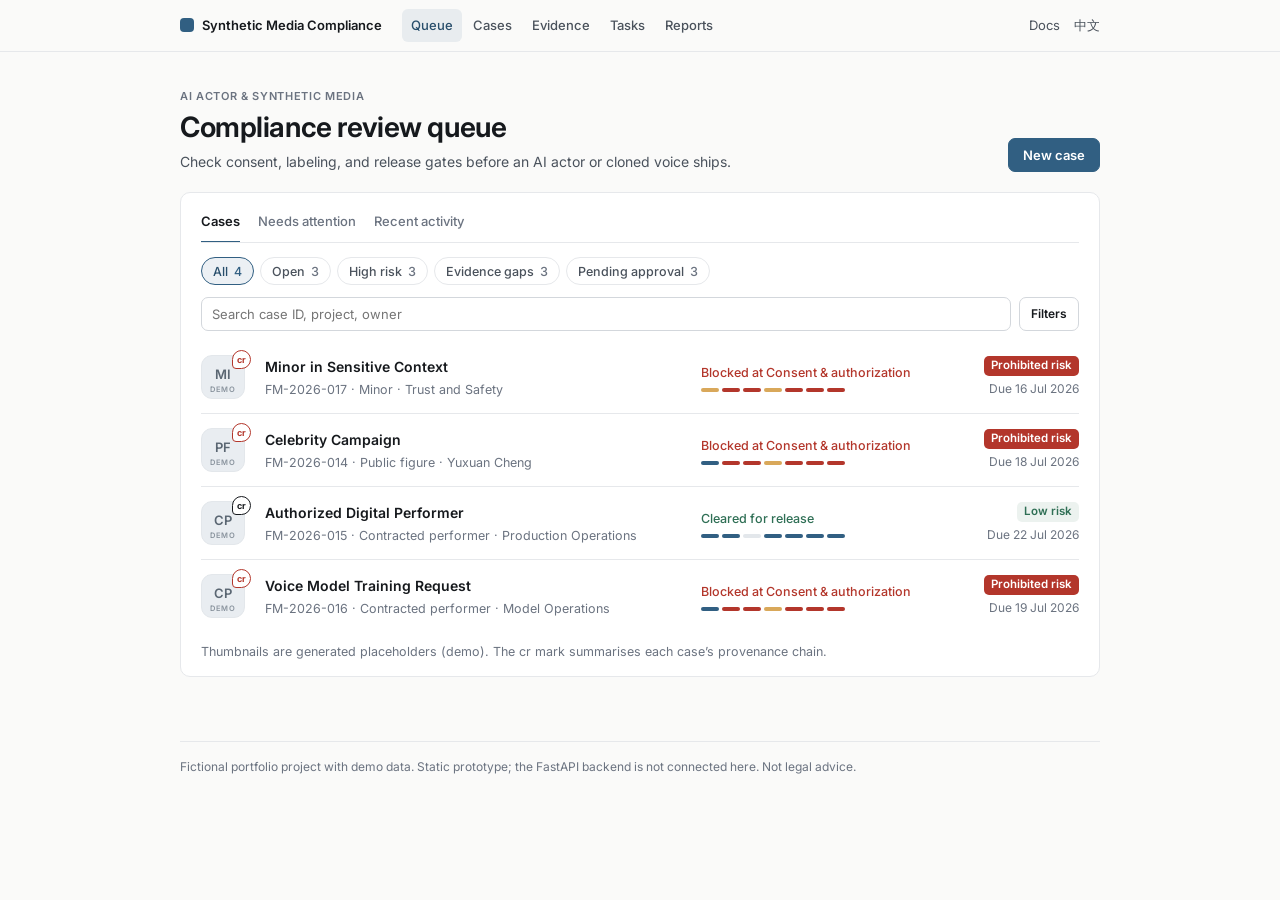
==== commit b14d181b: "Use one rulebook for the backend and the static demo - rules/rules.json holds rule metadata and lega" ====
--- a/web/index.html
+++ b/web/index.html
@@ -8,6 +8,7 @@
     <link rel="preconnect" href="https://fonts.googleapis.com" />
     <link rel="preconnect" href="https://fonts.gstatic.com" crossorigin />
     <link rel="stylesheet" href="https://fonts.googleapis.com/css2?family=Inter:wght@400;500;600;700&display=swap" />
+    <link rel="icon" href="./favicon.svg" type="image/svg+xml" />
     <link rel="stylesheet" href="./styles.css" />
       </head>
   <body class="app-body">
@@ -189,7 +190,7 @@
               <h3 class="sr-only" id="evaluation-title">Decision summary</h3>
               <section class="risk-summary-card"><div class="decision-row"><span>Decision</span><strong id="live-decision">Awaiting intake</strong></div><div class="risk-meter"><span id="live-score">-</span><div><strong id="live-risk-level">Not assessed</strong><p id="live-main-blocker">Complete the core case facts.</p></div></div><dl class="summary-metrics"><div><dt>Reviewer path</dt><dd id="live-reviewer-path">Complete intake fields</dd></div><div><dt>Evidence readiness</dt><dd id="evidence-readiness">0%</dd></div></dl></section>
             </article>
-            <article class="work-surface"><div class="surface-heading"><h2>Rule trace</h2></div><div class="table-wrap"><table class="data-table"><thead><tr><th>Rule</th><th>Title</th><th>Severity</th><th>Score</th><th>Hard stop</th><th>Status</th></tr></thead><tbody id="rule-trace-body"></tbody></table></div></article>
+            <article class="work-surface"><div class="surface-heading"><h2>Rule trace</h2></div><div class="table-wrap"><table class="data-table"><thead><tr><th>Rule</th><th>Title</th><th>Severity</th><th>Score</th><th>Hard stop</th><th>China legal basis</th></tr></thead><tbody id="rule-trace-body"></tbody></table></div></article>
             <details class="work-surface disclosure-card"><summary>Missing evidence</summary><ul class="evidence-gap-list compact-evidence-list" id="live-missing-evidence-list"></ul></details>
             <details class="work-surface disclosure-card"><summary>Triggered rules</summary><ul class="triggered-rule-list" id="triggered-rule-list"></ul></details>
             <details class="work-surface disclosure-card"><summary>Evidence gap checklist</summary><ul class="evidence-gap-list" id="evidence-gap-list"></ul></details>
@@ -269,6 +270,8 @@
     <aside class="detail-drawer" id="evidence-drawer" role="dialog" aria-modal="true" aria-labelledby="drawer-title" tabindex="-1" hidden><div class="drawer-header"><div><span class="eyebrow">Evidence detail</span><h2 id="drawer-title">Evidence item</h2></div><button class="icon-button" type="button" id="close-drawer" aria-label="Close evidence detail">x</button></div><dl class="drawer-metadata" id="drawer-metadata"></dl><div class="drawer-actions"><button class="button secondary" type="button" data-evidence-action="requested">Request evidence</button><button class="button secondary" type="button" data-evidence-action="submitted">Mark submitted</button><button class="button primary" type="button" data-evidence-action="accepted">Accept</button><button class="button danger" type="button" data-evidence-action="rejected">Reject</button></div></aside>
     <div class="toast" id="toast" role="status" aria-live="polite" hidden></div>
     <footer class="site-footer"><p>Fictional portfolio project with demo data. Static prototype; the FastAPI backend is not connected here. Not legal advice.</p></footer>
+    <script src="./rules-data.js"></script>
+    <script src="./rules-engine.js"></script>
     <script src="./case-records.js"></script>
     <script src="./provenance.js"></script>
     <script src="./app.js"></script>
